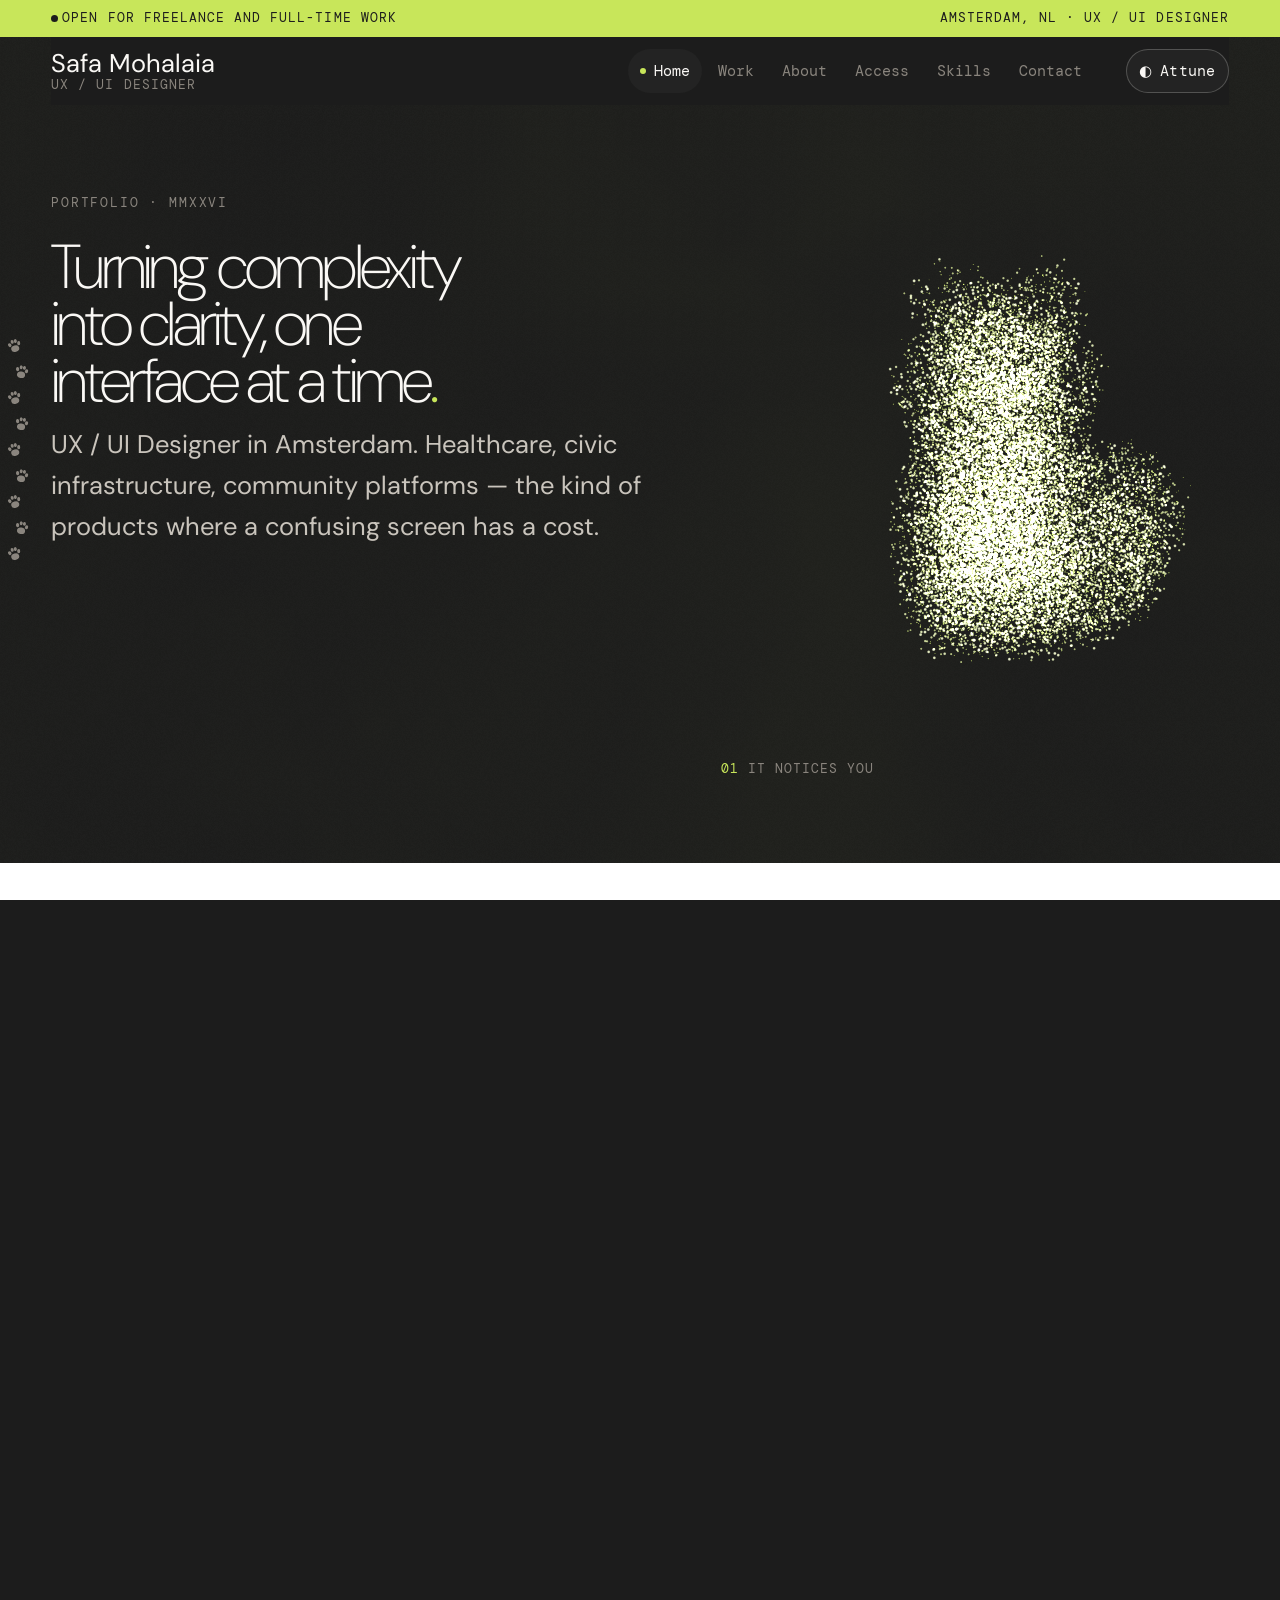
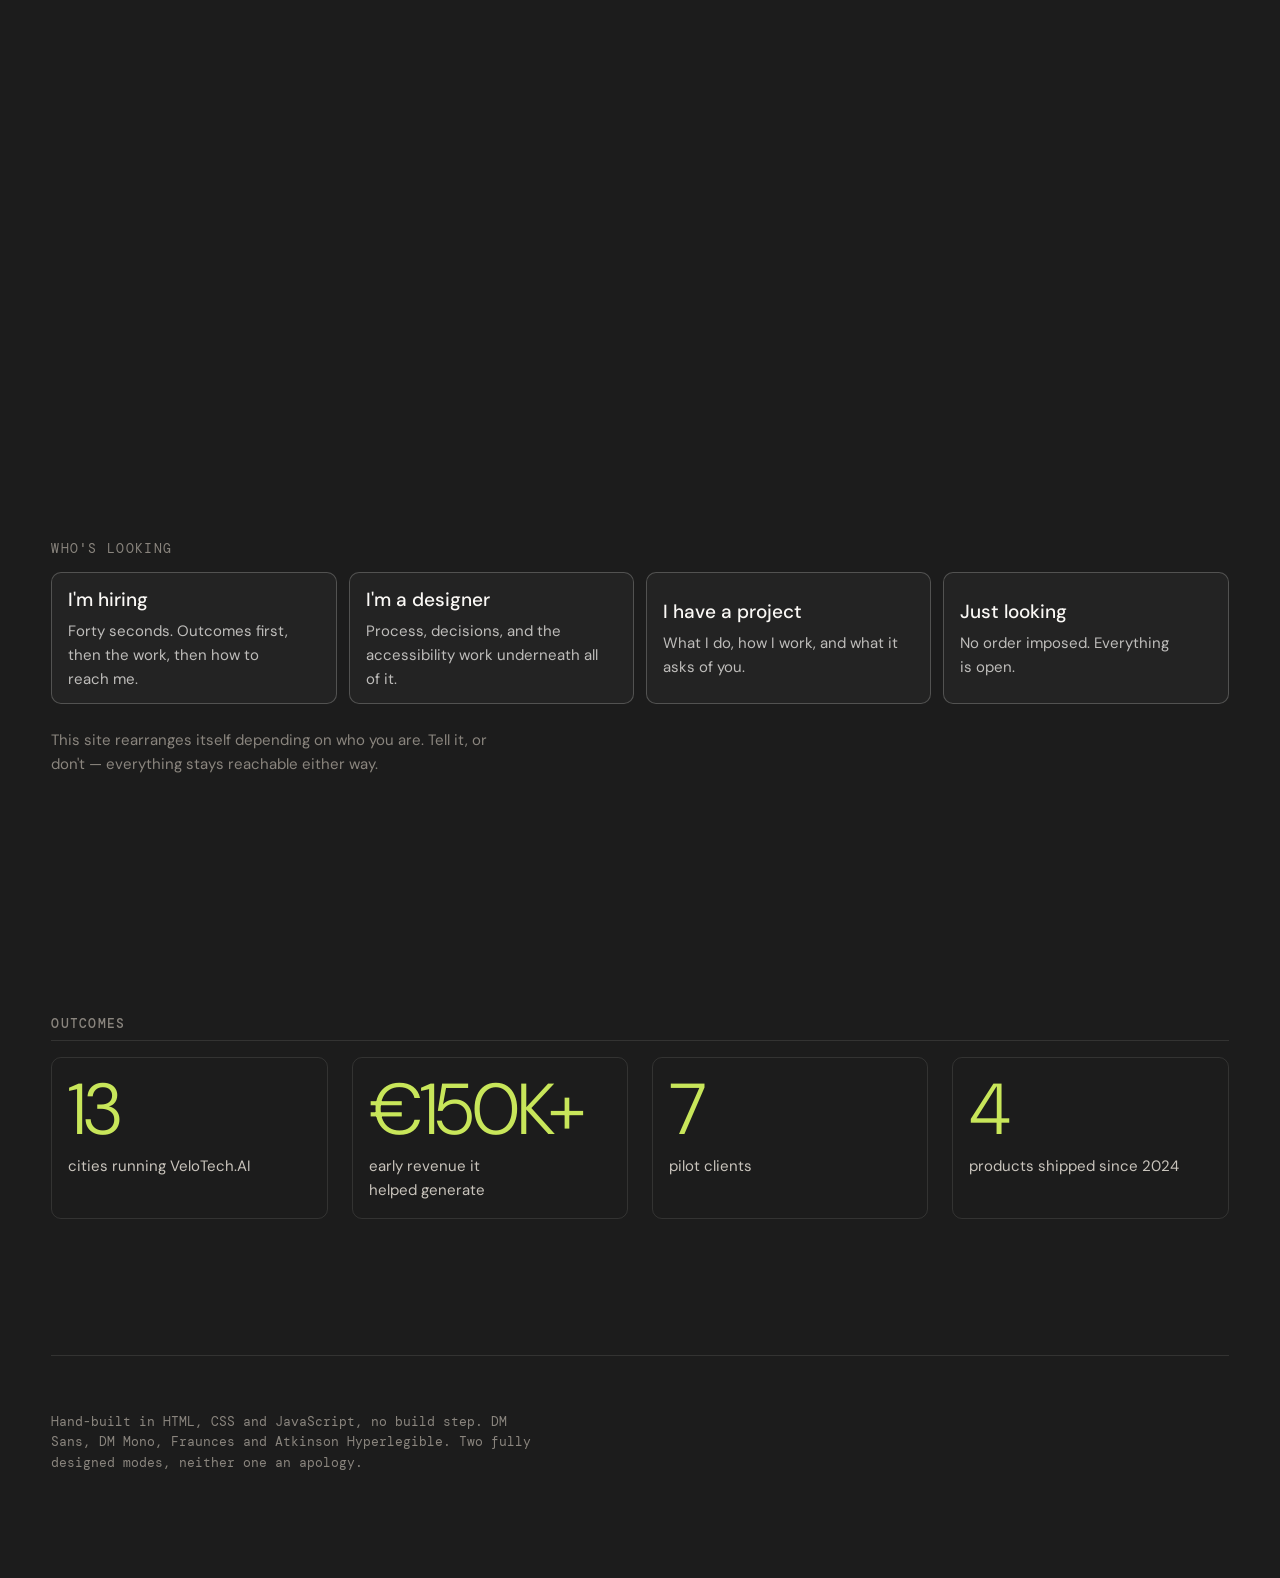
==== index.html @ 67c668cc "Print gets a riso halftone; shared hover; home layout fixed PRINT. The flat line cat is gone. Print " ====
<!DOCTYPE html>
<html lang="en" data-mode="full" data-audience="open">
<head>
<meta charset="utf-8">
<meta name="viewport" content="width=device-width, initial-scale=1, viewport-fit=cover">
<title>Safa Mohalaia — UX / UI Designer, Amsterdam</title>
<meta name="description" content="Portfolio of Safa Mohalaia, a UX/UI designer in Amsterdam. Healthcare, civic infrastructure and community platforms. This site rearranges itself depending on who is reading it.">
<meta name="color-scheme" content="dark light">
<link rel="icon" href="assets/favicon.svg" type="image/svg+xml">

<!-- Fonts. Four faces, each doing one job — see tokens.css for why each.
     display=swap so text is readable before the webfont lands; the fallback
     stacks are metric-close enough that the swap does not shift layout. -->
<link rel="preconnect" href="https://fonts.googleapis.com">
<link rel="preconnect" href="https://fonts.gstatic.com" crossorigin>
<link rel="stylesheet" href="https://fonts.googleapis.com/css2?family=DM+Sans:ital,opsz,wght@0,9..40,200..700;1,9..40,200..500&family=DM+Mono:wght@400;500&family=Fraunces:opsz,wght,SOFT,WONK@9..144,300..600,0..100,0..1&family=Atkinson+Hyperlegible:wght@400;700&display=swap">

<link rel="stylesheet" href="styles/tokens.css">
<link rel="stylesheet" href="styles/base.css">
<link rel="stylesheet" href="styles/layout.css">
<link rel="stylesheet" href="styles/hover.css">
<link rel="stylesheet" href="styles/cat.css">
<link rel="stylesheet" href="styles/router.css">
<link rel="stylesheet" href="styles/attune.css">
<link rel="stylesheet" href="styles/detail.css">
<link rel="stylesheet" href="styles/full.css">
<link rel="stylesheet" href="styles/calm.css">

<!-- Applied before first paint so nobody in calm mode ever sees one frame
     of the thing they asked not to see. -->
<script>
  try {
    const s = JSON.parse(localStorage.getItem("afstemmen.v1") || "{}");
    const r = document.documentElement;
    r.dataset.mode     = s.mode     || (matchMedia("(prefers-reduced-motion: reduce)").matches ? "calm" : "full");
    r.dataset.contrast = s.contrast || (matchMedia("(prefers-contrast: more)").matches ? "high" : "normal");
    r.dataset.reading  = s.reading  || "default";
    r.dataset.textsize = s.textsize || "default";
    r.dataset.audience = s.audience || "open";
    r.lang = s.lang || ((navigator.language||"").toLowerCase().startsWith("nl") ? "nl" : "en");
  } catch (e) {}
</script>
</head>
<body>

<a class="skip" href="#main">Skip to content</a>

<!-- The site says out loud what it changed. Polite, so it never interrupts
     a sentence in progress; atomic, so partial messages are never read. -->
<div id="announcer" class="sr-only" role="status" aria-live="polite" aria-atomic="true"></div>

<!-- =====================================================================
     THE GROUND
     In full mode this canvas is a live field that warms where the pointer
     is: the page notices you before it says it does. In calm mode the
     element is removed from the DOM entirely — not hidden, removed — and
     a printed grain takes its place in CSS.
     aria-hidden because it is decoration; it carries no information that
     is not also in the text.
     ===================================================================== -->
<canvas id="field" aria-hidden="true" data-decorative></canvas>

<!-- =====================================================================
     ATTUNE — built in JS so that a no-JS visitor gets a plain, complete,
     perfectly readable document rather than a panel full of dead controls.
     ===================================================================== -->
<div id="attune-root"></div>

<p class="banner" id="banner"></p>

<header class="site-head rail">
  <a class="wordmark" href="#main">
    <span class="wordmark__name">Safa Mohalaia</span>
    <span class="wordmark__role" data-i18n="role"></span>
  </a>
  <nav class="tabs" id="tabs" aria-label="Sections"></nav>

  <button id="attune-open" type="button" aria-expanded="false" aria-controls="attune-panel">
    <span aria-hidden="true">◐</span>
    <span data-i18n="attuneTitle">Attune</span>
  </button>
</header>

<main id="main" tabindex="-1">
  <!-- One route at a time. Which sections land here, and in what order, is
       decided by the route and by who the visitor said they were. -->
  <div id="view"></div>
</main>

<footer class="site-foot rail">
  <p class="colophon" id="colophon"></p>
</footer>

<noscript>
  <style>
    #attune-open, #field, .tabs { display: none; }
    #view::before {
      content: "This site is built as six pages that rearrange themselves for you. Without JavaScript it cannot route — but nothing here is behind a login. Reach me at safamuh98@icloud.com.";
      display: block; padding: 2rem 0; font-size: 1.1rem;
    }
  </style>
</noscript>

<script type="module" src="scripts/main.js"></script>
</body>
</html>
---- styles/tokens.css ----
/* =========================================================================
   tokens.css — the vocabulary of the whole site
   -------------------------------------------------------------------------
   Every value here is a decision, and every decision has a reason written
   next to it. The reasons are not comments for developers — they are the
   source text for the detail layer, which surfaces them to visitors who
   look closely. Nothing here is arbitrary. Change a value, change its reason.

   The palette is Safa's own, taken from her live portfolio: #1C1C1C ground,
   #C8E65A lime, DM Sans and DM Mono. It is not replaced here. It is given a
   second form — see the two mode blocks below.
   ========================================================================= */

:root {
  /* ---------------------------------------------------------------------
     SEMANTIC COLOUR
     Components never name a colour. They name a role, and the two mode
     blocks below decide what that role looks like. This is the single
     reason one set of components can carry two art directions.
     --------------------------------------------------------------------- */
  --ground: #1c1c1c;
  --surface: #232323;
  --text: #faf8f5;
  --text-soft: #c9c4bc;
  --text-faint: #8a857e;
  --line: rgba(250, 248, 245, 0.10);
  --line-strong: rgba(250, 248, 245, 0.22);
  --accent: #c8e65a;
  --accent-ink: #1c1c1c;     /* what sits ON the accent — never white */

  /* The detail layer's own voice. Distinct from --accent in both modes so
     an annotation is never mistaken for emphasis. */
  --note: #8fd4e8;
  --note-soft: rgba(143, 212, 232, 0.12);

  --focus: #c8e65a;          /* 12.1:1 on the dark ground */

  /* ---------------------------------------------------------------------
     PROJECT COLOURS — one per case, carried from her own site. Each is a
     ground for its case, chosen from the work itself rather than assigned.
     --------------------------------------------------------------------- */
  --c-dentara:  #e8a598;   /* blush — the calm of the holistic practice */
  --c-velotech: #2f5d8c;   /* municipal blue — the dashboard's own chrome */
  --c-medialab: #f2d4b0;   /* sand — warm against that product's dark UI */
  --c-pubhubs:  #4a6b8a;   /* slate — the community platform's quiet */

  /* ---------------------------------------------------------------------
     TYPE
     DM Sans and DM Mono are hers and stay hers: the voice a visitor may
     already recognise. Two faces are added, each with one job.
     --------------------------------------------------------------------- */

  /* DM Sans — the voice. Geometric, low-contrast, wide aperture; holds up
     from 13px metadata to a 9rem name without changing personality. */
  --face-text: "DM Sans", -apple-system, BlinkMacSystemFont, "Helvetica Neue", sans-serif;

  /* DM Mono — measurement. Hex values, ratios, spacing, alt text, timestamps.
     Monospace says "this is a fact", not "this is prose". */
  --face-detail: "DM Mono", ui-monospace, Menlo, monospace;

  /* Fraunces — calm mode only. Its optical-size, SOFT and WONK axes mean the
     letterforms genuinely change shape as they grow, which is what a printed
     display face does and a screen grotesk does not. Full mode never loads
     it as display; calm mode is where the site becomes a printed object. */
  --face-display: var(--face-text);

  /* Atkinson Hyperlegible — Braille Institute, drawn so characters stay
     distinguishable to low-vision readers. Offered in the attune panel. */
  --face-legible: "Atkinson Hyperlegible", var(--face-text);

  /* Fluid scale. clamp() means no jumps at breakpoints — type is continuous
     across every screen width, so there is no width at which it looks wrong. */
  --t-display: clamp(3.5rem, 1.2rem + 9vw, 10rem);
  --t-xl:      clamp(2.25rem, 1.3rem + 4.2vw, 4.5rem);
  --t-lg:      clamp(1.6rem,  1.2rem + 1.8vw, 2.5rem);
  --t-md:      clamp(1.25rem, 1.1rem + 0.7vw, 1.6rem);
  --t-body:    clamp(1.0625rem, 1rem + 0.25vw, 1.1875rem);
  --t-sm:      0.9375rem;   /* the floor for anything a person reads */
  --t-detail:  0.8125rem;   /* detail layer only, always beside --t-sm context */

  --leading-tight: 0.92;
  --leading-snug:  1.18;
  --leading-body:  1.6;     /* WCAG 1.4.12 asks 1.5 minimum. */

  --measure: 66ch;          /* past ~70 the eye loses the line on return sweep */

  /* ---------------------------------------------------------------------
     SPACE — one 4px-rooted scale. Nothing off-scale is permitted.
     --------------------------------------------------------------------- */
  --s-3xs: 0.25rem;  --s-2xs: 0.5rem;   --s-xs: 0.75rem;
  --s-sm:  1rem;     --s-md:  1.5rem;   --s-lg: 2.25rem;
  --s-xl:  3.5rem;   --s-2xl: 5.5rem;   --s-3xl: 8.5rem;

  --gutter: clamp(1.25rem, 4vw, 3.5rem);
  --rail:   min(100% - (var(--gutter) * 2), 84rem);

  /* ---------------------------------------------------------------------
     MOTION — durations live here so calm mode zeroes every one of them from
     a single place, without any component knowing calm mode exists.
     --------------------------------------------------------------------- */
  --dur-instant: 90ms;
  --dur-quick:   180ms;
  --dur-calm:    340ms;
  --dur-slow:    720ms;

  --ease-out:  cubic-bezier(0.16, 1, 0.3, 1);   /* arrivals: quick in, long settle */
  --ease-in:   cubic-bezier(0.7, 0, 0.84, 0);
  --ease-soft: cubic-bezier(0.34, 0.6, 0.24, 1);

  --rule:     1px solid var(--line);
  --rule-strong: 1px solid var(--line-strong);

  --radius-sm: 4px;
  --radius-md: 10px;
  --radius-lg: 18px;
  --radius-pill: 999px;

  --z-canvas: 0;  --z-content: 10;  --z-detail: 400;
  --z-attune: 600; --z-announce: 900;
}

/* =========================================================================
   MODE: full — the screen object
   Her own world: near-black ground, lime, DM Sans, a live field behind
   everything. This is the mode a visitor arrives in unless their device
   has already asked for less.
   ========================================================================= */
[data-mode="full"] {
  --ground: #1c1c1c;
  --surface: #232323;
  --text: #faf8f5;
  --text-soft: #c9c4bc;   /* 10.4:1 — secondary, still comfortably readable */
  --text-faint: #8a857e;  /*  4.7:1 — metadata only, never below 15px */
  --line: rgba(250, 248, 245, 0.10);
  --line-strong: rgba(250, 248, 245, 0.22);
  --accent: #c8e65a;      /* 12.1:1 on ground */
  --accent-ink: #1c1c1c;
  --note: #8fd4e8;        /* 9.6:1 */
  --note-soft: rgba(143, 212, 232, 0.10);
  --focus: #c8e65a;

  --motion-scale: 1;
  --section-rhythm: var(--s-3xl);
  --display-wonk: 0;
  --display-soft: 0;
}

/* =========================================================================
   MODE: calm — the printed object
   Not full mode with the effects stripped out. The same work, set as print:
   warm paper, ink, a serif display face that only exists here, hairline
   rules instead of glow, numbered sections, nothing moving.

   The lime survives the inversion — darkened to #6f8a12 so it still passes
   on paper — because it is the one thing that should be recognisable in
   both. Both objects are signed. Neither is an apology for the other.
   ========================================================================= */
[data-mode="calm"] {
  --ground: #f4f0e8;       /* warm paper. Pure white on pure black reads as */
  --surface: #fbf9f4;      /* glare; warm neutrals keep the ratio and lose  */
  --text: #14120f;         /* the sting. 16.1:1 */
  --text-soft: #46403a;    /*  7.4:1 */
  --text-faint: #6f675d;   /*  5.4:1 — raised from the dark mode's faint,   */
                           /*  because light grounds hide low-contrast text */
                           /*  far more readily than dark ones do           */
  --line: rgba(20, 18, 15, 0.14);
  --line-strong: rgba(20, 18, 15, 0.42);
  --accent: #6f8a12;       /* the lime, taken down until it passes on paper: 4.9:1 */
  --accent-ink: #f4f0e8;
  --note: #1e5670;         /* 7.3:1 */
  --note-soft: rgba(30, 86, 112, 0.07);
  --focus: #1b6ef3;

  /* Fraunces appears only here. Calm mode is not a setting, it is a second
     piece of design work, and it gets its own display voice. */
  --face-display: "Fraunces", "Iowan Old Style", Georgia, serif;
  --display-wonk: 0;
  --display-soft: 0;

  --motion-scale: 0;
  --section-rhythm: var(--s-2xl);
  --dur-instant: 0ms; --dur-quick: 0ms; --dur-calm: 0ms; --dur-slow: 0ms;
}

/* =========================================================================
   PREFERENCE OVERLAYS — independent axes that compose. A visitor can be in
   calm mode, at the largest text, in high contrast, reading Atkinson, in
   Dutch, all at once, and every combination is a designed state.
   ========================================================================= */

[data-reading="legible"] {
  --face-text: "Atkinson Hyperlegible", -apple-system, sans-serif;
  --leading-body: 1.75;
  --measure: 58ch;
}

[data-textsize="large"]  { font-size: 112.5%; }
[data-textsize="larger"] { font-size: 125%; --measure: 54ch; }

/* High contrast, per mode: pushing every pairing past 7:1 means something
   different on ink than it does on paper, so it is written twice rather
   than once badly. */
[data-mode="full"][data-contrast="high"] {
  --ground: #000000;
  --surface: #0d0d0d;
  --text: #ffffff;
  --text-soft: #e8e8e8;
  --text-faint: #bdbdbd;   /* 11.6:1 — no longer "faint", by design */
  --line: rgba(255, 255, 255, 0.34);
  --line-strong: rgba(255, 255, 255, 0.62);
  --accent: #d8f56a;
  --note: #a8e4f5;
}
[data-mode="calm"][data-contrast="high"] {
  --ground: #ffffff;
  --surface: #ffffff;
  --text: #000000;
  --text-soft: #1a1a1a;
  --text-faint: #3d3d3d;   /* 10.9:1 */
  --line: rgba(0, 0, 0, 0.38);
  --line-strong: rgba(0, 0, 0, 0.72);
  --accent: #4e6300;       /* 7.4:1 — AAA on white */
  --note: #10405a;
}
---- styles/base.css ----
/* =========================================================================
   base.css — reset, typography, and the accessibility primitives that the
   rest of the site is allowed to assume are already handled.
   ========================================================================= */

*, *::before, *::after { box-sizing: border-box; }

html {
  -webkit-text-size-adjust: 100%;
  /* Never smooth-scroll someone who asked for stillness. */
  scroll-behavior: smooth;
  scroll-padding-top: var(--s-xl);
}
[data-mode="calm"] html, html:has([data-mode="calm"]) { scroll-behavior: auto; }

body {
  margin: 0;
  min-height: 100svh;
  background: var(--ground);
  color: var(--text);
  font-family: var(--face-text);
  font-size: var(--t-body);
  line-height: var(--leading-body);
  font-synthesis-weight: none;
  text-rendering: optimizeLegibility;
  -webkit-font-smoothing: antialiased;
  /* Horizontal scroll was one of the accessibility failures Safa found in
     her own first site. It is structurally impossible here. */
  overflow-x: clip;
}

h1, h2, h3, h4 {
  margin: 0;
  font-family: var(--face-display);
  font-weight: 460;
  line-height: var(--leading-snug);
  letter-spacing: -0.015em;
  text-wrap: balance;
  font-variation-settings: "SOFT" var(--display-soft, 0), "WONK" var(--display-wonk, 0);
  transition: font-variation-settings var(--dur-calm) var(--ease-soft);
}
h1 { font-size: var(--t-xl); line-height: var(--leading-tight); letter-spacing: -0.03em; }
h2 { font-size: var(--t-lg); }
h3 { font-size: var(--t-md); }

p, li { max-width: var(--measure); text-wrap: pretty; }
p { margin: 0 0 var(--s-sm); }

img, video, canvas, svg { display: block; max-width: 100%; height: auto; }
img { background: var(--line); }   /* a visible placeholder while loading, never a white flash */

/* -------------------------------------------------------------------------
   LINKS
   Underlines stay. An underline is the only link affordance that survives
   colour blindness, greyscale printing, and a low-contrast screen.
   ------------------------------------------------------------------------- */
a {
  color: inherit;
  text-decoration: underline;
  text-decoration-thickness: 1px;
  text-underline-offset: 0.22em;
  text-decoration-color: color-mix(in oklab, currentColor 40%, transparent);
  transition: text-decoration-color var(--dur-quick) var(--ease-out),
              color var(--dur-quick) var(--ease-out);
}
a:hover { text-decoration-color: currentColor; color: var(--accent); }

/* -------------------------------------------------------------------------
   FOCUS
   One ring, one colour, never removed. :focus-visible so a mouse click
   does not light it up, but every keyboard and switch user always sees it.
   The outline sits outside the element with an offset, so it is legible
   against both the element and the page behind it.
   ------------------------------------------------------------------------- */
:focus { outline: none; }
:focus-visible {
  outline: 3px solid var(--focus);
  outline-offset: 3px;
  border-radius: var(--radius-sm);
}

/* -------------------------------------------------------------------------
   SKIP LINK
   Visible the instant it is focused. Placed first in the DOM so it is the
   first stop of the first Tab press.
   ------------------------------------------------------------------------- */
.skip {
  position: fixed;
  top: var(--s-sm);
  left: var(--s-sm);
  z-index: var(--z-announce);
  padding: var(--s-2xs) var(--s-sm);
  background: var(--text);
  color: var(--surface);
  font-family: var(--face-detail);
  font-size: var(--t-sm);
  text-decoration: none;
  border-radius: var(--radius-sm);
  transform: translateY(calc(-100% - var(--s-lg)));
  transition: transform var(--dur-quick) var(--ease-out);
}
.skip:focus-visible { transform: translateY(0); }

/* -------------------------------------------------------------------------
   Visually hidden, but present for screen readers.
   Note the 1px clip rather than display:none — display:none removes it
   from the accessibility tree entirely, which defeats the purpose.
   ------------------------------------------------------------------------- */
.sr-only {
  position: absolute;
  width: 1px; height: 1px;
  padding: 0; margin: -1px;
  overflow: hidden;
  clip-path: inset(50%);
  white-space: nowrap;
  border: 0;
}

/* -------------------------------------------------------------------------
   TARGET SIZE
   WCAG 2.2 (2.5.8) asks for 24×24 CSS px minimum. We use 44px, the figure
   that actually matches a fingertip, for anything interactive.
   ------------------------------------------------------------------------- */
button, [role="button"], summary, input, select {
  font: inherit;
  color: inherit;
  min-height: 44px;
  cursor: pointer;
}
button { background: none; border: none; padding: 0; }

/* -------------------------------------------------------------------------
   THE HARD FLOOR
   Whatever mode the site is in, whatever a script is doing, an operating
   system request for reduced motion wins. This rule is last, unconditional,
   and no component may override it.
   ------------------------------------------------------------------------- */
@media (prefers-reduced-motion: reduce) {
  *, *::before, *::after {
    animation-duration: 0.01ms !important;
    animation-iteration-count: 1 !important;
    transition-duration: 0.01ms !important;
    scroll-behavior: auto !important;
  }
}

/* Layout rail, used by every section */
.rail { width: var(--rail); margin-inline: auto; }
---- styles/layout.css ----
/* =========================================================================
   layout.css — structure shared by both modes.
   The skeleton is identical in full and calm; only its art direction moves.
   ========================================================================= */

.site-head {
  position: sticky;
  top: 0;
  z-index: var(--z-content);
  display: flex;
  align-items: center;
  justify-content: space-between;
  gap: var(--s-sm);
  padding-block: var(--s-xs);
  padding-top: max(var(--s-xs), env(safe-area-inset-top, 0px));
  background: color-mix(in oklab, var(--ground) 86%, transparent);
  backdrop-filter: blur(14px);
}

.wordmark {
  display: flex;
  flex-direction: column;
  text-decoration: none;
  line-height: 1.15;
}
.wordmark__name {
  font-family: var(--face-display);
  font-size: var(--t-md);
  font-variation-settings: "SOFT" var(--display-soft), "WONK" var(--display-wonk);
}
.wordmark__role {
  font-family: var(--face-detail);
  font-size: var(--t-detail);
  letter-spacing: 0.08em;
  text-transform: uppercase;
  color: var(--text-faint);
}

/* ---- Intro ------------------------------------------------------------- */
.intro {
  display: flex;
  flex-direction: column;
  justify-content: center;
  min-height: 78svh;
  padding-block: var(--s-2xl);
}
.intro h1 {
  font-size: var(--t-display);
  max-width: 16ch;
  margin-block-end: var(--s-md);
}
.intro__sub {
  font-size: var(--t-md);
  color: var(--text-soft);
  max-width: 48ch;
}

/* ---- The opening question ---------------------------------------------- */
.ask { margin-block-start: var(--s-xl); }
.ask__lead {
  font-family: var(--face-detail);
  font-size: var(--t-detail);
  text-transform: uppercase;
  letter-spacing: 0.1em;
  color: var(--text-faint);
  margin-block-end: var(--s-xs);
}
.ask__options {
  display: grid;
  grid-template-columns: repeat(auto-fit, minmax(15rem, 1fr));
  gap: var(--s-xs);
  margin: 0 0 var(--s-md);
  padding: 0;
  list-style: none;
}
.ask__options li { max-width: none; }
.ask__options button {
  display: block;
  width: 100%;
  height: 100%;
  padding: var(--s-xs) var(--s-sm);
  text-align: start;
  border: var(--rule-strong);
  border-radius: var(--radius-md);
  background: var(--surface);
  transition: transform var(--dur-quick) var(--ease-out),
              background var(--dur-quick) var(--ease-out);
}
.ask__options button:hover {
  background: var(--text);
  color: var(--surface);
  transform: translateY(calc(-2px * var(--motion-scale)));
}
.ask__options strong { display: block; font-size: var(--t-body); font-weight: 500; }
.ask__options span {
  display: block;
  margin-block-start: var(--s-3xs);
  font-size: var(--t-sm);
  color: inherit;
  opacity: 0.72;
}
.ask__note { font-size: var(--t-sm); color: var(--text-faint); max-width: 44ch; }

/* ---- Sections ---------------------------------------------------------- */
.section {
  padding-block: var(--section-rhythm);
  scroll-margin-top: var(--s-xl);
}
.section__label {
  font-family: var(--face-detail);
  font-size: var(--t-detail);
  text-transform: uppercase;
  letter-spacing: 0.1em;
  color: var(--text-faint);
  margin-block-end: var(--s-sm);
  padding-block-end: var(--s-2xs);
  border-block-end: var(--rule);
}

/* ---- Work -------------------------------------------------------------- */
.work-list { margin: 0; padding: 0; list-style: none; display: grid; gap: var(--s-xl); }
.work-list > li { max-width: none; }

.project { display: grid; gap: var(--s-md); }
/* No fixed aspect ratio, and no object-fit: cover. For interface work the
   whole screen IS the artifact — cropping a dashboard to fit a tidy 16:10
   box throws away the columns at its edges, which are exactly the part a
   hiring designer is looking at. The image sets its own height. */
.project__cover {
  position: relative;
  overflow: hidden;
  border-radius: var(--radius-md);
  border: var(--rule);
  background: var(--surface);
}
.project__cover img { width: 100%; height: auto; }
.project__meta {
  display: flex;
  flex-wrap: wrap;
  gap: var(--s-2xs);
  font-family: var(--face-detail);
  font-size: var(--t-detail);
  color: var(--text-faint);
  text-transform: uppercase;
  letter-spacing: 0.08em;
}
/* A separator between facts, so "2025 VeloTech.AI dashboard" does not read
   as one run-on phrase. A dot rather than a rule: when the row wraps, a
   vertical hairline at the start of the new line reads as a stray pipe. */
.project__meta > span + span::before {
  content: "·";
  margin-inline-end: var(--s-2xs);
  opacity: 0.5;
}
.project h3 { font-size: var(--t-xl); }
.project__summary { color: var(--text-soft); }

/* A placeholder announces itself rather than pretending. */
.project[data-placeholder="true"] .project__cover::after {
  content: "placeholder";
  position: absolute;
  inset-block-end: var(--s-2xs);
  inset-inline-start: var(--s-2xs);
  padding: var(--s-3xs) var(--s-2xs);
  font-family: var(--face-detail);
  font-size: var(--t-detail);
  background: var(--text);
  color: var(--surface);
  border-radius: var(--radius-sm);
}

/* ---- Process, services, cv --------------------------------------------- */
.steps { margin: 0; padding: 0; list-style: none; display: grid; gap: var(--s-lg);
         grid-template-columns: repeat(auto-fit, minmax(16rem, 1fr)); }
.steps > li { max-width: none; }
.steps h3 { margin-block-end: var(--s-2xs); }
.steps p { color: var(--text-soft); font-size: var(--t-sm); }

.cv-rows { width: 100%; border-collapse: collapse; text-align: start; }
.cv-rows th, .cv-rows td {
  padding-block: var(--s-xs);
  border-block-end: var(--rule);
  vertical-align: baseline;
  text-align: start;
}
.cv-rows th { font-family: var(--face-detail); font-weight: 400; color: var(--text-faint); white-space: nowrap; }

.site-foot { padding-block: var(--s-xl) var(--s-2xl); border-block-start: var(--rule); }
.colophon { font-family: var(--face-detail); font-size: var(--t-detail); color: var(--text-faint); max-width: 60ch; }

/* =========================================================================
   OUTCOMES — the numbers alone, for the visitor with forty seconds.
   ========================================================================= */
.outcomes {
  display: grid;
  grid-template-columns: repeat(auto-fit, minmax(11rem, 1fr));
  gap: var(--s-md);
  margin: 0;
  padding: 0;
  list-style: none;
}
.outcomes > li { max-width: none; }
.outcome__figure {
  display: block;
  font-size: var(--t-xl);
  font-weight: 300;
  letter-spacing: -0.03em;
  line-height: 1;
  color: var(--accent);
}
.outcome__label {
  display: block;
  margin-block-start: var(--s-2xs);
  font-size: var(--t-sm);
  color: var(--text-soft);
  max-width: 22ch;
}

/* =========================================================================
   CASE — cover, the four written sections, then the gallery.
   ========================================================================= */
.case__sections {
  display: grid;
  grid-template-columns: repeat(auto-fit, minmax(16rem, 1fr));
  gap: var(--s-md) var(--s-lg);
  margin-block: var(--s-md);
  padding-block-start: var(--s-md);
  border-block-start: var(--rule);
}
.case__section h4 {
  margin-block-end: var(--s-3xs);
  font-family: var(--face-detail);
  font-size: var(--t-detail);
  font-weight: 400;
  text-transform: uppercase;
  letter-spacing: 0.1em;
  color: var(--text-faint);
}
.case__section p { font-size: var(--t-sm); color: var(--text-soft); }
/* The result is the one that gets the accent, because it is the one a
   client is actually buying. */
.case__section[data-key="result"] h4 { color: var(--accent); }
.case__section[data-key="result"] p { color: var(--text); }

.shots {
  margin-inline: 0;
  padding: 0;
  list-style: none;
  display: grid;
  grid-template-columns: repeat(2, minmax(0, 1fr));
  gap: var(--s-xs);
  margin-block-start: var(--s-md);
}
.shots li { max-width: none; margin: 0; }
.shots [data-span="wide"] { grid-column: 1 / -1; }
.shots img {
  width: 100%;
  border-radius: var(--radius-md);
  border: var(--rule);
  background: var(--surface);
}

/* =========================================================================
   SKILLS — three columns, numbered like a printed index.
   ========================================================================= */
.skills {
  display: grid;
  grid-template-columns: repeat(auto-fit, minmax(15rem, 1fr));
  gap: var(--s-lg);
}
.skills__eyebrow {
  display: flex;
  align-items: center;
  gap: var(--s-2xs);
  font-family: var(--face-detail);
  font-size: var(--t-detail);
  text-transform: uppercase;
  letter-spacing: 0.1em;
  color: var(--text-faint);
}
.skills__key {
  display: grid;
  place-items: center;
  width: 1.5em;
  height: 1.5em;
  border-radius: 50%;
  background: var(--accent);
  color: var(--accent-ink);
}
.skills h3 { margin-block: var(--s-2xs) var(--s-sm); font-size: var(--t-md); }
.skills ul { margin: 0; padding: 0; list-style: none; }
.skills li {
  display: flex;
  justify-content: space-between;
  gap: var(--s-sm);
  padding-block: var(--s-3xs);
  border-block-end: var(--rule);
  max-width: none;
  font-size: var(--t-sm);
}
.skills li span:last-child {
  font-family: var(--face-detail);
  font-size: var(--t-detail);
  color: var(--text-faint);
}
.skills__note {
  margin-block-start: var(--s-md);
  font-size: var(--t-md);
  color: var(--text-soft);
  max-width: 48ch;
}

/* =========================================================================
   ACCESSIBILITY — the chapter that explains why this site behaves the way
   it does. Findings are set as evidence, not as a claim.
   ========================================================================= */
.findings { margin: var(--s-md) 0; padding: 0; list-style: none; display: grid; gap: var(--s-sm); }
.findings > li {
  display: grid;
  grid-template-columns: minmax(7rem, 12rem) 1fr;
  gap: var(--s-sm);
  padding-block-end: var(--s-sm);
  border-block-end: var(--rule);
  max-width: none;
}
.findings__value {
  font-family: var(--face-detail);
  font-size: var(--t-sm);
  color: var(--accent);
}
.findings p { margin: 0; font-size: var(--t-sm); color: var(--text-soft); }

.contact__big {
  display: inline-block;
  font-size: var(--t-xl);
  font-weight: 300;
  letter-spacing: -0.03em;
  text-decoration-thickness: 1px;
}
.contact__grid {
  display: grid;
  grid-template-columns: repeat(auto-fit, minmax(12rem, 1fr));
  gap: var(--s-md);
  margin-block-start: var(--s-lg);
  padding-block-start: var(--s-md);
  border-block-start: var(--rule);
}
.contact__grid dt {
  font-family: var(--face-detail);
  font-size: var(--t-detail);
  text-transform: uppercase;
  letter-spacing: 0.1em;
  color: var(--text-faint);
}
.contact__grid dd { margin: var(--s-3xs) 0 0; }

@media (max-width: 40rem) {
  .shots { grid-template-columns: 1fr; }
  .shots [data-span] { grid-column: 1; }
  .findings > li { grid-template-columns: 1fr; gap: var(--s-3xs); }
}

/* =========================================================================
   BANNER — the availability line. Hers, and the first thing a recruiter
   needs to know before anything else on the page is worth their time.
   ========================================================================= */
.banner {
  /* The canvas is fixed at z-index 0; anything static paints underneath it.
     Everything the visitor is meant to read sits on the content layer. */
  position: relative;
  z-index: var(--z-content);
  margin: 0;
  padding: var(--s-2xs) var(--gutter);
  padding-top: max(var(--s-2xs), env(safe-area-inset-top, 0px));
  background: var(--accent);
  color: var(--accent-ink);
  font-family: var(--face-detail);
  font-size: var(--t-detail);
  letter-spacing: 0.08em;
  text-transform: uppercase;
  max-width: none;
  display: flex;
  flex-wrap: wrap;
  gap: var(--s-2xs) var(--s-md);
  justify-content: space-between;
}
/* The dot pulses only where motion is welcome; --motion-scale zeroes the
   distance it travels, so in print mode it is simply a dot. */
.banner__dot {
  display: inline-block;
  width: 0.55em; height: 0.55em;
  margin-inline-end: var(--s-3xs);
  border-radius: 50%;
  background: var(--accent-ink);
  animation: pulse 2.4s var(--ease-soft) infinite;
}
@keyframes pulse {
  0%, 100% { opacity: calc(0.35 + 0.65 * (1 - var(--motion-scale))); }
  50%      { opacity: 1; }
}

.intro__kicker {
  font-family: var(--face-detail);
  font-size: var(--t-detail);
  text-transform: uppercase;
  letter-spacing: 0.14em;
  color: var(--text-faint);
  margin-block-end: var(--s-md);
}
.steps__n { color: var(--accent); font-family: var(--face-detail); font-size: 0.6em; }
---- styles/hover.css ----
/* =========================================================================
   hover.css — one hover behaviour, applied everywhere something is a card.
   -------------------------------------------------------------------------
   Rather than a different effect per component, every container shares one
   treatment built from three signals:

     1. a spotlight that follows the pointer inside the card
     2. the border picking up the accent
     3. a small lift

   Three rules this is written around:

   · FOCUS GETS WHAT HOVER GETS. Every rule below is :hover, :focus-visible
     and :focus-within together. A keyboard visitor who cannot see the state
     a mouse user gets is being told the site was not built for them.
   · THE LIFT IS BOUND TO --motion-scale, so print mode and reduced motion
     get the border and the spotlight with nothing moving.
   · @media (hover: hover) guards it. On a touch screen :hover sticks after
     a tap and leaves a card lit up for no reason.
   ========================================================================= */

.hoverable {
  position: relative;
  isolation: isolate;                 /* keeps the spotlight under the content */
  transition: border-color var(--dur-quick) var(--ease-out),
              background var(--dur-quick) var(--ease-out),
              transform var(--dur-calm) var(--ease-out);
}

/* The spotlight. A radial gradient centred on --mx/--my, which one delegated
   pointer listener writes per card. Painted in a ::before rather than as a
   background so the card's own background stays free. */
.hoverable::before {
  content: "";
  position: absolute;
  inset: 0;
  z-index: -1;
  border-radius: inherit;
  opacity: 0;
  background: radial-gradient(
    22rem circle at var(--mx, 50%) var(--my, 50%),
    color-mix(in oklab, var(--accent) 16%, transparent),
    transparent 60%);
  transition: opacity var(--dur-calm) var(--ease-out);
  pointer-events: none;
}

@media (hover: hover) {
  .hoverable:hover::before { opacity: 1; }
  .hoverable:hover {
    border-color: color-mix(in oklab, var(--accent) 45%, var(--line));
    transform: translateY(calc(-3px * var(--motion-scale)));
  }
}
.hoverable:focus-visible::before,
.hoverable:focus-within::before { opacity: 1; }
.hoverable:focus-within {
  border-color: color-mix(in oklab, var(--accent) 45%, var(--line));
}

/* -------------------------------------------------------------------------
   PRINT
   Ink has no glow. The spotlight becomes a flat tint and the lift becomes a
   rule that thickens — the same information, stated the way a printed page
   states things.
   ------------------------------------------------------------------------- */
[data-mode="calm"] .hoverable::before {
  background: color-mix(in oklab, var(--accent) 10%, transparent);
}
[data-mode="calm"] .hoverable:hover,
[data-mode="calm"] .hoverable:focus-within {
  border-color: var(--text);
  box-shadow: inset 0 0 0 1px var(--text);
}

/* -------------------------------------------------------------------------
   Per-component fit. The behaviour is shared; only the surface differs.
   ------------------------------------------------------------------------- */
.ask__options button { border-radius: var(--radius-md); }

.outcomes > li {
  padding: var(--s-sm);
  border: var(--rule);
  border-radius: var(--radius-md);
}

.project {
  padding: var(--s-sm);
  margin-inline: calc(var(--s-sm) * -1);
  border: 1px solid transparent;
  border-radius: var(--radius-lg);
}
@media (hover: hover) { .project:hover { background: color-mix(in oklab, var(--surface) 60%, transparent); } }

.skills > div {
  padding: var(--s-sm);
  border: var(--rule);
  border-radius: var(--radius-md);
}

.findings > li {
  padding: var(--s-xs) var(--s-sm);
  border: 1px solid transparent;
  border-block-end: var(--rule);
  border-radius: var(--radius-sm);
}

.steps > li {
  padding: var(--s-sm);
  border: var(--rule);
  border-radius: var(--radius-md);
}

.contact__grid > dt { margin-block-start: var(--s-2xs); }

/* The covers get their own smaller move: an image that lifts with its card
   AND scales is two motions arguing about one hover. */
.project__cover img {
  transition: transform var(--dur-slow) var(--ease-soft);
}
@media (hover: hover) {
  .project:hover .project__cover img {
    transform: scale(calc(1 + 0.018 * var(--motion-scale)));
  }
}
---- styles/cat.css ----
/* =========================================================================
   cat.css — presentation for the home page companion.
   ========================================================================= */

/* -------------------------------------------------------------------------
   THE SCROLL STAGE
   The companion morphs through three shapes, so it needs scroll to morph
   through. A hero one viewport tall gave it nowhere to go: the figure was
   sticky inside a short container, so it scrolled away and the paw and the
   cursor both played off-screen where nobody saw them.

   So the stage is deliberately tall. The headline and the figure are both
   sticky inside it, which pins them while the scroll runs the morph, and
   releases them together at the bottom. Full mode only — a printed page
   does not have two viewports of nothing in it.
   ------------------------------------------------------------------------- */
.cat-stage {
  position: relative;
  display: grid;
  grid-template-columns: minmax(0, 1fr) minmax(0, 0.8fr);
  align-items: start;
  gap: var(--s-lg);
}
[data-mode="full"] .cat-stage { min-height: 210vh; }
[data-mode="full"] .cat-stage__words,
[data-mode="full"] .cat-stage__right {
  position: sticky;
  top: 16vh;
}

/* The headline on this stage is NOT the full display size. At --t-display
   the four lines of it ran past the bottom of the sticky window and were
   cut off — a headline that does not fit in its own frame is not a
   headline. Capped here so the whole statement, the subline and the scroll
   cue all sit inside one viewport with the swarm beside them. */
.cat-stage .intro__sub { max-width: 40ch; }
.cat-stage h1 {
  font-size: clamp(2.5rem, 1rem + 3.6vw, 4.75rem);
  max-width: 15ch;
  margin-block-end: var(--s-sm);
}

.cat-stage__right { display: grid; gap: var(--s-2xs); }

/* The legend. Numbered like everything else on this site, and it names what
   the shape is arguing rather than what the shape is — "it notices you"
   tells you why you are looking at a cat. */
.cat-stage__caption {
  display: flex;
  align-items: baseline;
  gap: var(--s-2xs);
  margin: 0;
  max-width: none;
  font-family: var(--face-detail);
  font-size: var(--t-detail);
  letter-spacing: 0.08em;
  text-transform: uppercase;
  color: var(--text-faint);
}
.cat-stage__n { color: var(--accent); }
.cat-stage__what { transition: opacity var(--dur-quick) var(--ease-out); }
.cat-stage__figure {
  position: sticky;
  top: 11vh;
  justify-self: end;
  width: 100%;
  /* The swarm needs real height to be worth rendering. A square-ish stage
     gives the cat room to sit and the cursor room to point. */
  aspect-ratio: 1 / 1;
  height: 62vh;
  max-height: 62vh;
  margin: 0;
  color: var(--accent);
  /* Decoration must never intercept a click meant for the page behind it —
     but pointerdown still reaches the window, so the burst still fires. */
  pointer-events: none;
}
.cat-stage__figure svg,
.cat-stage__figure canvas { display: block; width: 100%; height: 100%; }
.cat-stage__figure svg { overflow: visible; }

/* three.js is downloading. Nothing is shown rather than a spinner: the page
   is already complete without it, and a loading state for decoration tells
   the visitor to wait for something that does not matter. */
.cat-stage__figure[data-swarm="loading"] { opacity: 0; }
.cat-stage__figure[data-swarm="ready"] { opacity: 1; transition: opacity 600ms var(--ease-out); }

/* -------------------------------------------------------------------------
   TRANSFORM ORIGINS
   transform-box: view-box puts these in the SVG's own coordinate system, so
   each origin is the anatomical joint it should be — the base of an ear, the
   root of the tail, the cat's seat — rather than the centre of a bounding
   box, which is where limbs go to look broken.
   ------------------------------------------------------------------------- */
.cat__ear, .cat__head, .cat__body, .cat__tail, .cat__eye, .cat__pupil {
  transform-box: view-box;
  will-change: transform;
}
.cat__ear--l { transform-origin: 136px 68px; }   /* midpoint of the ear's base on the skull */
.cat__ear--r { transform-origin: 184px 68px; }
.cat__head   { transform-origin: 160px 150px; }  /* the neck, not the crown */
.cat__body   { transform-origin: 160px 330px; }  /* the seat: it breathes upward */
.cat__tail   { transform-origin: 232px 300px; }  /* the root of the tail */
.cat__eye--l { transform-origin: 135px 120px; }
.cat__eye--r { transform-origin: 185px 120px; }

/* Ears and eyes settle rather than snap. The tail, head and body are driven
   every frame from script, so they must NOT have a transition — two easings
   fighting over one property is how motion starts to feel underwater. */
.cat__ear { transition: transform 620ms var(--ease-out); }
.cat__eye { transition: transform 140ms ease-out; }

.cat__whiskers { opacity: 0.55; }
.cat__ear-in { opacity: 0.45; }
.cat__paw { opacity: 0.8; }

/* -------------------------------------------------------------------------
   PRINT MODE
   The cat becomes an engraving: ink, not lime, and thinner — a printed line
   holds at a weight that would disappear on a dark screen. Still, awake,
   drawn once. Exactly what calm mode means everywhere else on this site.
   ------------------------------------------------------------------------- */
[data-mode="calm"] .cat-stage__figure {
  color: var(--text);
  position: static;
  height: auto;
  aspect-ratio: 1 / 1.08;
  width: min(100%, 28rem);
  background: var(--surface);
  border: var(--rule);
}
[data-mode="calm"] .cat__all { stroke-width: 2.4; }
[data-mode="calm"] .cat__ear, [data-mode="calm"] .cat__eye { transition: none; }

@media (max-width: 52rem) {
  .cat-stage { grid-template-columns: 1fr; }
  .cat-stage__figure {
    position: static;
    justify-self: center;
    width: min(88%, 22rem);
    aspect-ratio: 1 / 1;
    margin-block-start: var(--s-lg);
  }
}

/* =========================================================================
   PAW TRAIL — the scroll indicator.
   A page whose companion is a cat should not measure itself with a grey bar.
   Prints fill in as you pass them, so the trail is both where you are and
   where the cat has been.
   ========================================================================= */
.paws {
  position: fixed;
  inset-block: 0;
  inset-inline-start: max(var(--s-2xs), env(safe-area-inset-left, 0px));
  z-index: var(--z-content);
  display: flex;
  flex-direction: column;
  justify-content: center;
  gap: var(--s-xs);
  padding: 0;
  margin: 0;
  list-style: none;
  pointer-events: none;
}
.paws li { margin: 0; max-width: none; line-height: 0; }
.paws svg {
  width: 13px;
  height: auto;
  color: var(--text-faint);
  opacity: 0.22;
  /* Alternate the prints left and right of the line, the way an animal
     actually walks. A single column of identical marks is a dotted rule. */
  transform: translateX(0) rotate(-16deg);
  transition: opacity var(--dur-calm) var(--ease-out),
              color var(--dur-calm) var(--ease-out),
              transform var(--dur-calm) var(--ease-out);
}
.paws li:nth-child(even) svg { transform: translateX(7px) rotate(10deg); }
.paws li[data-passed="true"] svg { opacity: 1; color: var(--accent); }

/* Print mode does not need a live progress indicator, and a printed page
   does not have one. */
[data-mode="calm"] .paws { display: none; }
@media (max-width: 52rem) { .paws { display: none; } }
---- styles/router.css ----
/* =========================================================================
   router.css — the tab bar, and the crossings between pages.
   ========================================================================= */

.tabs {
  display: flex;
  flex-wrap: wrap;
  gap: var(--s-3xs);
  margin-inline: auto var(--s-sm);
}
.tabs a {
  display: inline-flex;
  align-items: center;
  min-height: 44px;              /* fingertip, not the 24px minimum */
  padding-inline: var(--s-xs);
  border-radius: var(--radius-pill);
  font-family: var(--face-detail);
  font-size: var(--t-sm);
  text-decoration: none;
  color: var(--text-faint);
  transition: color var(--dur-quick) var(--ease-out),
              background var(--dur-quick) var(--ease-out);
}
.tabs a:hover { color: var(--text); background: var(--surface); }

/* The current page is marked three ways, because any one alone fails
   somebody: a lime dot (fails colour-blind readers), full-strength text
   against faint siblings (fails at small sizes), and a raised surface
   (fails nobody). aria-current carries it to screen readers.

   An inset shadow was the obvious choice here and the wrong one: on a pill
   the bottom rule follows the border radius and curls up the sides, so it
   reads as a half-drawn ring rather than an underline. */
.tabs a.is-active {
  color: var(--text);
  background: var(--surface);
}
.tabs a.is-active::before {
  content: "";
  width: 0.4em;
  height: 0.4em;
  margin-inline-end: 0.5em;
  border-radius: 50%;
  background: var(--accent);
}

@media (max-width: 62rem) {
  .site-head { flex-wrap: wrap; row-gap: var(--s-2xs); }
  .tabs { order: 3; width: 100%; margin-inline: 0; overflow-x: auto; flex-wrap: nowrap;
          scrollbar-width: none; }
  .tabs::-webkit-scrollbar { display: none; }
}

/* =========================================================================
   CROSSINGS
   The View Transitions API handles the move between two pages; each route
   crosses differently, in the direction its own content argues for.
   ========================================================================= */

::view-transition-old(root),
::view-transition-new(root) {
  animation-duration: var(--dur-calm);
  animation-timing-function: var(--ease-out);
}

/* HOME — a plain dissolve. The page is settling, not travelling. */
[data-transition="home"]::view-transition-old(root) { animation-name: fade-out; }
[data-transition="home"]::view-transition-new(root) { animation-name: fade-in; }

/* WORK — the new page rises into place, the way its covers will. */
[data-transition="work"]::view-transition-old(root) { animation-name: fade-out; animation-duration: 160ms; }
[data-transition="work"]::view-transition-new(root) { animation-name: rise-in; animation-duration: 520ms; }

/* ABOUT — a slow dissolve at reading pace. */
[data-transition="about"]::view-transition-old(root) { animation-name: fade-out; }
[data-transition="about"]::view-transition-new(root) { animation-name: fade-in; animation-duration: 560ms; }

/* SKILLS — a sweep from the start edge, like a column being counted.
   Logical properties, so it sweeps the other way in a right-to-left script. */
[data-transition="skills"]::view-transition-old(root) { animation-name: fade-out; animation-duration: 140ms; }
[data-transition="skills"]::view-transition-new(root) { animation-name: sweep-in; }

/* CONTACT — the page comes toward you. */
[data-transition="contact"]::view-transition-old(root) { animation-name: fade-out; animation-duration: 160ms; }
[data-transition="contact"]::view-transition-new(root) { animation-name: near-in; }

/* NONE — calm mode, reduced motion, and the accessibility page always.
   A duration of zero rather than a fast animation: this is a cut. */
[data-transition="none"]::view-transition-old(root),
[data-transition="none"]::view-transition-new(root) {
  animation: none;
  mix-blend-mode: normal;
}

@keyframes fade-out { to   { opacity: 0; } }
@keyframes fade-in  { from { opacity: 0; } }
@keyframes rise-in  { from { opacity: 0; transform: translateY(20px); } }
@keyframes sweep-in { from { opacity: 0; transform: translateX(-24px); } }
@keyframes near-in  { from { opacity: 0; transform: scale(0.985); } }

/* The hard floor, again, at the level the API works at. The choreography in
   transitions.js already checks this, but a media query cannot be raced by
   a script and this is the layer that must never fail. */
@media (prefers-reduced-motion: reduce) {
  ::view-transition-old(root),
  ::view-transition-new(root) { animation: none !important; }
}

/* =========================================================================
   THE LANDING HEADING
   -------------------------------------------------------------------------
   On every route change focus moves to the new page's heading, so that a
   screen-reader user is put where they navigated to instead of being left
   on the link they just pressed. That heading is a block element spanning
   the column, so the default focus ring draws a box around the entire hero
   — which reads as a rendering bug rather than as feedback.

   The answer is not to remove the indicator. A heading used as a landing
   target is not an operable control, but a keyboard visitor still deserves
   to see where they were put. So it gets a different indicator: a lime bar
   in the margin, the same mark the active tab carries. Unmistakable, and
   designed rather than defaulted.
   ========================================================================= */
#view > section > h1:focus-visible,
#view > section > h2:focus-visible {
  outline: none;
  position: relative;
}
#view > section > h1:focus-visible::before,
#view > section > h2:focus-visible::before {
  content: "";
  position: absolute;
  inset-inline-start: calc(var(--s-sm) * -1);
  inset-block: 0.12em 0.12em;
  width: 3px;
  border-radius: 2px;
  background: var(--accent);
}
/* At narrow widths there is no margin to put it in, so it goes underneath. */
@media (max-width: 68rem) {
  #view > section > h1:focus-visible::before,
  #view > section > h2:focus-visible::before {
    inset-inline: 0 auto;
    inset-block: auto -0.18em;
    width: 2.5rem;
    height: 3px;
  }
}
---- styles/attune.css ----
/* =========================================================================
   attune.css — the panel.
   -------------------------------------------------------------------------
   Most sites bury this in a footer and call it a compliance feature. Here
   it is the thesis, so it is designed like the thesis: full-height, typeset,
   and it tells you what it did.
   ========================================================================= */

/* ---- The opener, in the header ---------------------------------------- */
#attune-open {
  display: inline-flex;
  align-items: center;
  gap: var(--s-2xs);
  padding: var(--s-3xs) var(--s-xs);
  font-family: var(--face-detail);
  font-size: var(--t-sm);
  letter-spacing: 0.02em;
  border: var(--rule-strong);
  border-radius: var(--radius-pill);
  background: var(--surface);
  transition: background var(--dur-quick) var(--ease-out),
              color var(--dur-quick) var(--ease-out);
}
#attune-open:hover { background: var(--text); color: var(--surface); }
#attune-open[aria-expanded="true"] { background: var(--text); color: var(--surface); }

/* ---- The panel --------------------------------------------------------- */
.attune {
  position: fixed;
  inset-block: 0;
  inset-inline-end: 0;
  z-index: var(--z-attune);
  width: min(100%, 27rem);
  padding: max(var(--s-lg), env(safe-area-inset-top)) var(--s-lg)
           max(var(--s-lg), env(safe-area-inset-bottom));
  overflow-y: auto;
  overscroll-behavior: contain;
  background: var(--surface);
  border-inline-start: var(--rule-strong);
  transform: translateX(101%);
  transition: transform var(--dur-calm) var(--ease-out);
}
.attune[data-open="true"] { transform: translateX(0); }

/* In calm mode the panel does not slide. It is simply there or not there —
   the same decision, expressed as a cut instead of a move. */
[data-mode="calm"] .attune { transition: none; }

.attune__scrim {
  position: fixed;
  inset: 0;
  z-index: calc(var(--z-attune) - 1);
  background: color-mix(in oklab, var(--text) 34%, transparent);
  opacity: 0;
  pointer-events: none;
  transition: opacity var(--dur-calm) var(--ease-out);
}
.attune__scrim[data-open="true"] { opacity: 1; pointer-events: auto; }

.attune__head {
  display: flex;
  align-items: baseline;
  justify-content: space-between;
  gap: var(--s-sm);
  padding-block-end: var(--s-sm);
  border-block-end: var(--rule-strong);
}
.attune__title {
  font-family: var(--face-display);
  font-size: var(--t-lg);
  font-variation-settings: "SOFT" var(--display-soft), "WONK" var(--display-wonk);
}
.attune__intro {
  margin-block: var(--s-sm) var(--s-lg);
  font-size: var(--t-sm);
  color: var(--text-soft);
  max-width: 34ch;
}

/* ---- A group of choices ------------------------------------------------ */
.axis { margin-block-end: var(--s-lg); border: none; padding: 0; }

.axis__label {
  display: block;
  margin-block-end: var(--s-xs);
  padding: 0;
  font-family: var(--face-detail);
  font-size: var(--t-detail);
  text-transform: uppercase;
  letter-spacing: 0.1em;
  color: var(--text-faint);
}

/* "Your device already asked for this." — shown next to any axis where we
   are following an OS preference rather than a choice made here. Telling
   someone you listened is part of listening. */
.axis__system {
  display: block;
  margin-block-start: var(--s-3xs);
  font-family: var(--face-detail);
  font-size: var(--t-detail);
  line-height: 1.4;
  color: var(--note);
  text-transform: none;
  letter-spacing: 0;
  max-width: 30ch;
}
.axis__system::before { content: "↳ "; }

.choices {
  display: flex;
  flex-wrap: wrap;
  gap: var(--s-3xs);
  margin: 0;
  padding: 0;
  list-style: none;
}

/* Radio inputs, restyled but never replaced — the native input keeps the
   arrow-key group behaviour that screen-reader and keyboard users expect,
   which a div with role="radio" only ever imitates badly. */
.choice { position: relative; }
.choice input {
  position: absolute;
  inset: 0;
  opacity: 0;
  margin: 0;
  width: 100%;
  height: 100%;
}
.choice label {
  display: flex;
  align-items: center;
  min-height: 44px;
  padding-inline: var(--s-xs);
  border: var(--rule);
  border-radius: var(--radius-sm);
  font-size: var(--t-sm);
  line-height: 1.2;
  cursor: pointer;
  transition: background var(--dur-quick) var(--ease-out),
              border-color var(--dur-quick) var(--ease-out);
}
.choice:hover label { border-color: var(--text-soft); }
.choice input:checked + label {
  background: var(--text);
  border-color: var(--text);
  color: var(--surface);
}
/* The ring goes on the label, because the input itself is invisible. */
.choice input:focus-visible + label {
  outline: 3px solid var(--focus);
  outline-offset: 3px;
}

/* The choice's own explanation, always visible — no tooltips. A tooltip is
   a decision to hide information from anyone who cannot hover. */
.choice__note {
  display: block;
  margin-block-start: var(--s-3xs);
  font-size: var(--t-detail);
  line-height: 1.45;
  color: var(--text-faint);
  max-width: 30ch;
}

/* ---- What just changed ------------------------------------------------- */
.attune__log {
  margin-block-start: var(--s-xl);
  padding-block-start: var(--s-sm);
  border-block-start: var(--rule);
  font-family: var(--face-detail);
  font-size: var(--t-detail);
  color: var(--text-soft);
}
.attune__log li { margin-block-end: var(--s-3xs); max-width: none; }
.attune__log li::before { content: "→ "; color: var(--note); }

@media (max-width: 30rem) {
  .attune { width: 100%; border-inline-start: none; }
}
---- styles/detail.css ----
/* =========================================================================
   detail.css — the annotation layer.
   -------------------------------------------------------------------------
   Anything on this site can be opened one level deeper: a hex with the
   reason it was chosen, a spacing value, the draft that was rejected.
   Depth is opt-in, so nothing is cluttered — but it is always there for
   the person who looks closely. That person is the audience.

   The layer speaks in blue and in monospace, always, so annotation is
   never mistaken for emphasis.
   ========================================================================= */

.detail-trigger {
  display: inline-flex;
  align-items: center;
  gap: 0.35em;
  min-height: 0;
  padding: 0.1em 0.45em;
  font-family: var(--face-detail);
  font-size: 0.82em;
  color: var(--note);
  border: 1px solid color-mix(in oklab, var(--note) 40%, transparent);
  border-radius: var(--radius-sm);
  background: color-mix(in oklab, var(--note) 7%, transparent);
  transition: background var(--dur-quick) var(--ease-out);
}
.detail-trigger:hover { background: color-mix(in oklab, var(--note) 16%, transparent); }
.detail-trigger::before { content: "↘"; opacity: 0.7; }

/* A colour detail carries its own swatch — the value shown as the thing
   it is, not as a string describing the thing. */
.detail-trigger[data-kind="colour"]::before {
  content: "";
  width: 0.7em;
  height: 0.7em;
  border-radius: 50%;
  background: var(--swatch);
  border: 1px solid color-mix(in oklab, var(--text) 30%, transparent);
  opacity: 1;
}

.detail-note {
  display: grid;
  grid-template-columns: auto 1fr;
  gap: var(--s-2xs) var(--s-xs);
  margin-block: var(--s-2xs) var(--s-sm);
  padding: var(--s-xs) var(--s-sm);
  border-inline-start: 2px solid var(--note);
  background: color-mix(in oklab, var(--note) 5%, transparent);
  font-size: var(--t-sm);
  color: var(--text-soft);
}
.detail-note[hidden] { display: none; }
.detail-note dt {
  font-family: var(--face-detail);
  font-size: var(--t-detail);
  text-transform: uppercase;
  letter-spacing: 0.08em;
  color: var(--note);
}
.detail-note dd { margin: 0; max-width: var(--measure); }

/* The whole-site index of details — for the "I'm a designer" path, where
   every decision on the site is listed in one place as a single document.
   It is the most honest thing here: a portfolio's footnotes, promoted. */
.detail-index { display: grid; gap: var(--s-sm); }
.detail-index__row {
  display: grid;
  grid-template-columns: minmax(6rem, 10rem) 1fr;
  gap: var(--s-sm);
  padding-block-end: var(--s-sm);
  border-block-end: var(--rule);
}
.detail-index__key {
  font-family: var(--face-detail);
  font-size: var(--t-detail);
  color: var(--note);
  text-transform: uppercase;
  letter-spacing: 0.08em;
}
.detail-index__row p { margin: 0; font-size: var(--t-sm); color: var(--text-soft); }

@media (max-width: 40rem) {
  .detail-index__row { grid-template-columns: 1fr; gap: var(--s-3xs); }
}
---- styles/full.css ----
/* =========================================================================
   full.css — art direction one: the live surface.
   -------------------------------------------------------------------------
   A field sits behind everything and warms where the pointer is. Type is
   set large and loose on it. Content arrives rather than appearing.
   This is the mode that argues; calm is the mode that states.
   ========================================================================= */

[data-mode="full"] #field {
  position: fixed;
  inset: 0;
  z-index: var(--z-canvas);
  width: 100%;
  height: 100%;
  pointer-events: none;   /* the ground is never in the way of the content */
}
[data-mode="calm"] #field { display: none; }

[data-mode="full"] body { background: var(--ground); }
[data-mode="full"] main,
[data-mode="full"] .site-head,
[data-mode="full"] .site-foot { position: relative; z-index: var(--z-content); }

/* Full mode keeps her own voice: DM Sans, set very light and very large.
   At display size the geometric skeleton reads as confidence; the same face
   at 200 weight and 15px would be unreadable, which is why the weight is
   bound to the size rather than set once for the whole site. */
[data-mode="full"] .intro h1 {
  font-weight: 200;
  letter-spacing: -0.045em;
  line-height: var(--leading-tight);
}
[data-mode="full"] .intro h1 em {
  font-style: italic;
  font-weight: 300;
}
/* The one lime full stop. It is the whole brand mark. */
[data-mode="full"] .intro h1 .stop { color: var(--accent); }

/* Arrival. Elements are placed, not faded — a fade says "loading", a rise
   says "this was always here, you have just reached it".
   Everything starts visible and is hidden only once JS confirms it can
   un-hide it, so a script failure never leaves a blank page. */
[data-mode="full"] [data-arrive] {
  opacity: 0;
  transform: translateY(calc(18px * var(--motion-scale)));
  transition: opacity var(--dur-slow) var(--ease-out),
              transform var(--dur-slow) var(--ease-out);
  transition-delay: var(--arrive-delay, 0ms);
}
[data-mode="full"] [data-arrive="in"] { opacity: 1; transform: none; }

/* Covers hold a slow scale while in view. Bound to --motion-scale so calm
   mode zeroes it without this rule knowing calm mode exists. */
[data-mode="full"] .project__cover img {
  transition: transform var(--dur-slow) var(--ease-soft);
}
[data-mode="full"] .project:hover .project__cover img {
  transform: scale(calc(1 + 0.03 * var(--motion-scale)));
}

[data-mode="full"] .section + .section { border-block-start: var(--rule); }
---- styles/calm.css ----
/* =========================================================================
   calm.css — art direction two: the printed piece.
   -------------------------------------------------------------------------
   Everything the canvas was doing, done in ink instead. A firm grid,
   hairline rules, numbered sections, a paper grain laid in CSS, and type
   set to be read rather than looked at. Nothing moves, and nothing needs to.
   ========================================================================= */

[data-mode="calm"] body {
  background-color: var(--ground);
  /* Paper grain: two offset repeating gradients at very low opacity. Costs
     nothing, renders identically everywhere, and gives the ground the
     texture that the shader gives it in full mode. */
  background-image:
    repeating-linear-gradient(0deg,
      color-mix(in oklab, var(--text) 2.5%, transparent) 0 1px,
      transparent 1px 3px),
    repeating-linear-gradient(90deg,
      color-mix(in oklab, var(--text) 1.8%, transparent) 0 1px,
      transparent 1px 4px);
}

/* Print sets a headline at reading size and lets the grid carry the drama. */
[data-mode="calm"] .intro { min-height: auto; padding-block: var(--s-2xl) var(--s-xl); }
/* Print sets a headline at reading size in a serif that only exists in this
   mode, and lets the grid carry the drama instead of the scale. */
[data-mode="calm"] .intro h1 {
  font-size: var(--t-xl);
  max-width: 20ch;
  font-family: var(--face-display);
  font-variation-settings: "opsz" 144, "SOFT" 4, "WONK" 1;
  font-weight: 400;
  letter-spacing: -0.02em;
}
[data-mode="calm"] .intro h1 em { font-style: italic; }
[data-mode="calm"] .intro h1 .stop { color: var(--accent); }
[data-mode="calm"] h2, [data-mode="calm"] h3 {
  font-family: var(--face-display);
  font-variation-settings: "opsz" 72, "SOFT" 0, "WONK" 0;
}
[data-mode="calm"] .intro__sub { font-size: var(--t-body); }

/* The classic editorial two-column: label and heading left, body right.
   Impossible to do honestly in full mode, where the ground is moving. */
[data-mode="calm"] .section {
  display: grid;
  grid-template-columns: minmax(8rem, 15rem) minmax(0, 1fr);
  gap: var(--s-md) var(--s-lg);
  padding-block: var(--s-xl);
  border-block-start: var(--rule-strong);
}
[data-mode="calm"] .section__label {
  grid-column: 1;
  grid-row: 1 / span 2;
  border: none;
  margin: 0;
}
/* Sections are numbered, as a printed document numbers its parts. */
[data-mode="calm"] .section__label::before {
  content: counter(section, decimal-leading-zero) " / ";
  color: var(--accent);
}
[data-mode="calm"] #flow { counter-reset: section; }
[data-mode="calm"] .section { counter-increment: section; }
[data-mode="calm"] .section > :not(.section__label) { grid-column: 2; }

[data-mode="calm"] .work-list { gap: var(--s-lg); }
[data-mode="calm"] .project {
  grid-template-columns: minmax(0, 1fr) minmax(0, 1.1fr);
  align-items: start;
  padding-block-end: var(--s-lg);
  border-block-end: var(--rule);
}
/* Print squares the corners and firms the rule, but never forces a ratio:
   the screenshot keeps its own proportions here too. */
[data-mode="calm"] .project__cover { border-radius: 0; border: var(--rule-strong); }
[data-mode="calm"] .shots img { border-radius: 0; border: var(--rule-strong); }

/* Hairline rules do the work that glow and depth do in full mode. */
[data-mode="calm"] .steps > li { padding-inline-start: var(--s-sm); border-inline-start: var(--rule-strong); }
[data-mode="calm"] .ask__options button { border-radius: 0; }
[data-mode="calm"] .ask__options button:hover { transform: none; }

@media (max-width: 48rem) {
  [data-mode="calm"] .section { grid-template-columns: 1fr; }
  [data-mode="calm"] .section__label { grid-row: auto; }
  [data-mode="calm"] .section > :not(.section__label) { grid-column: 1; }
  [data-mode="calm"] .project { grid-template-columns: 1fr; }
}
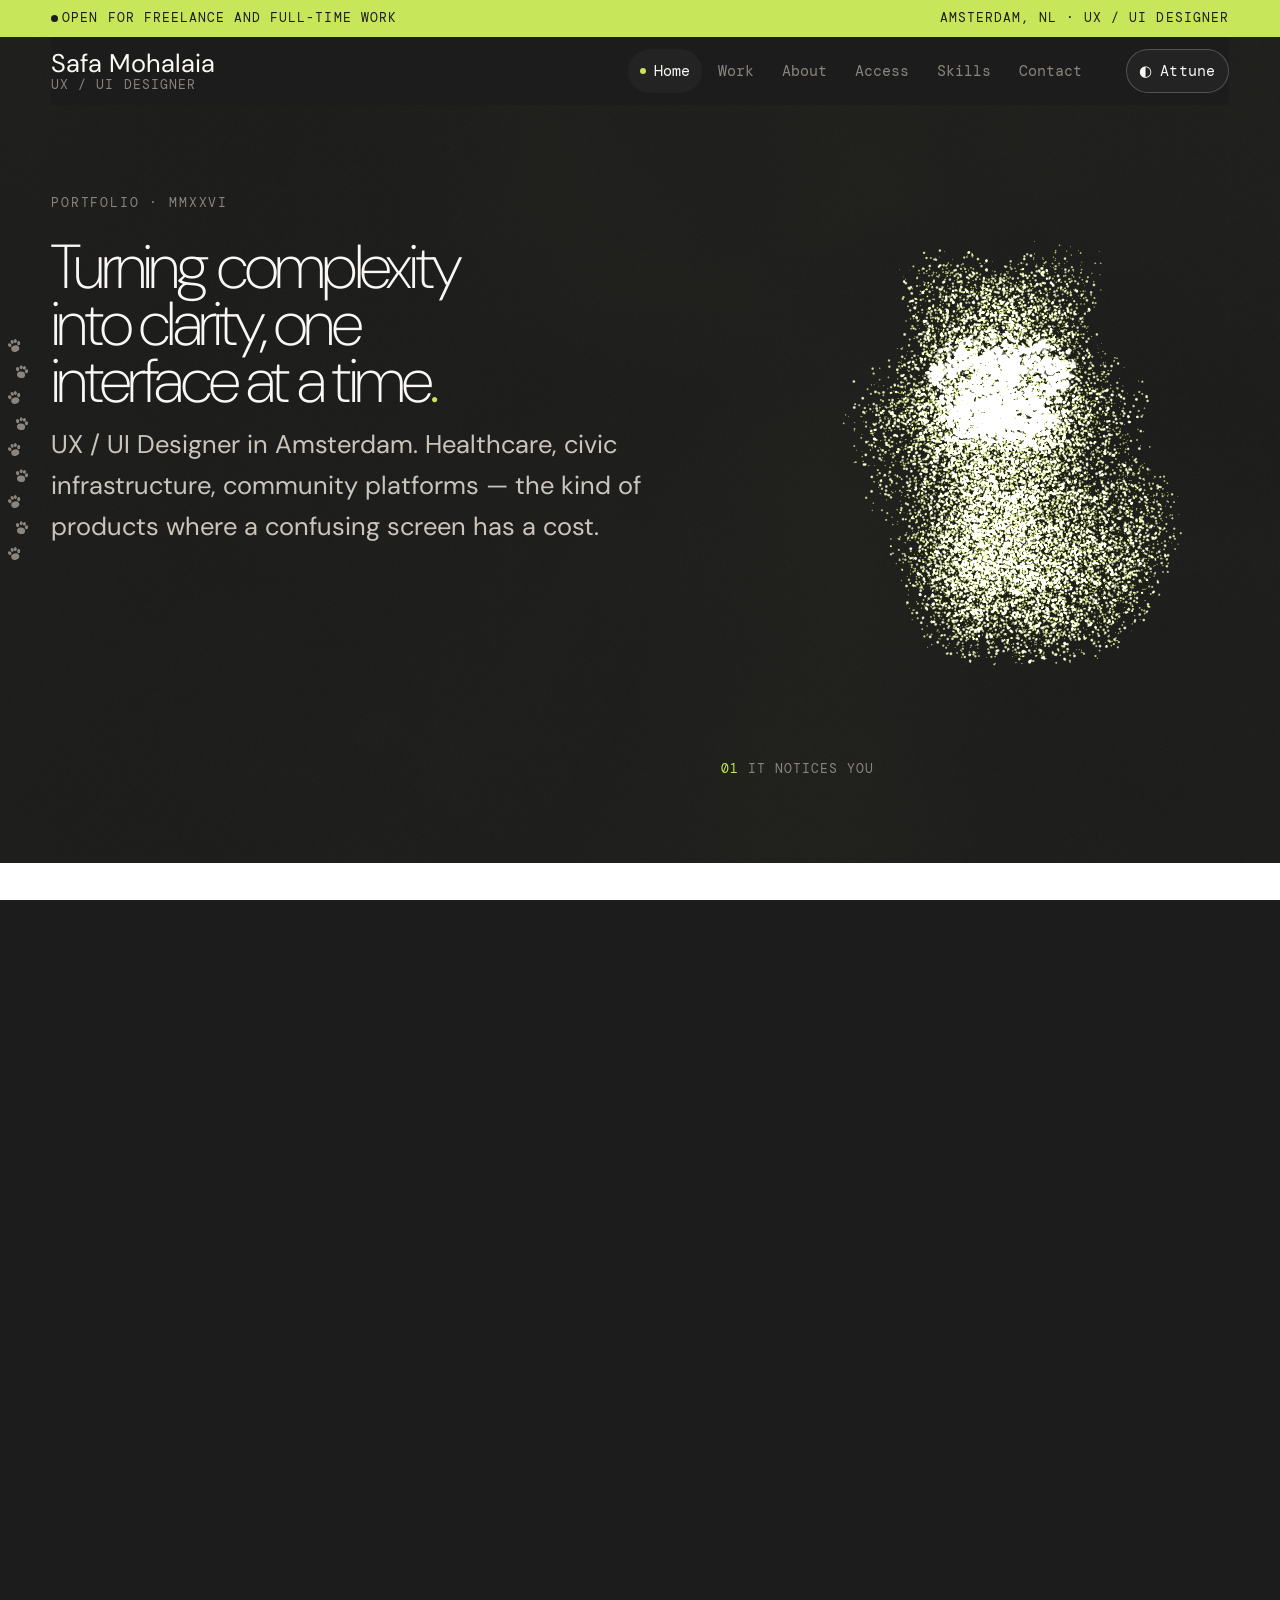
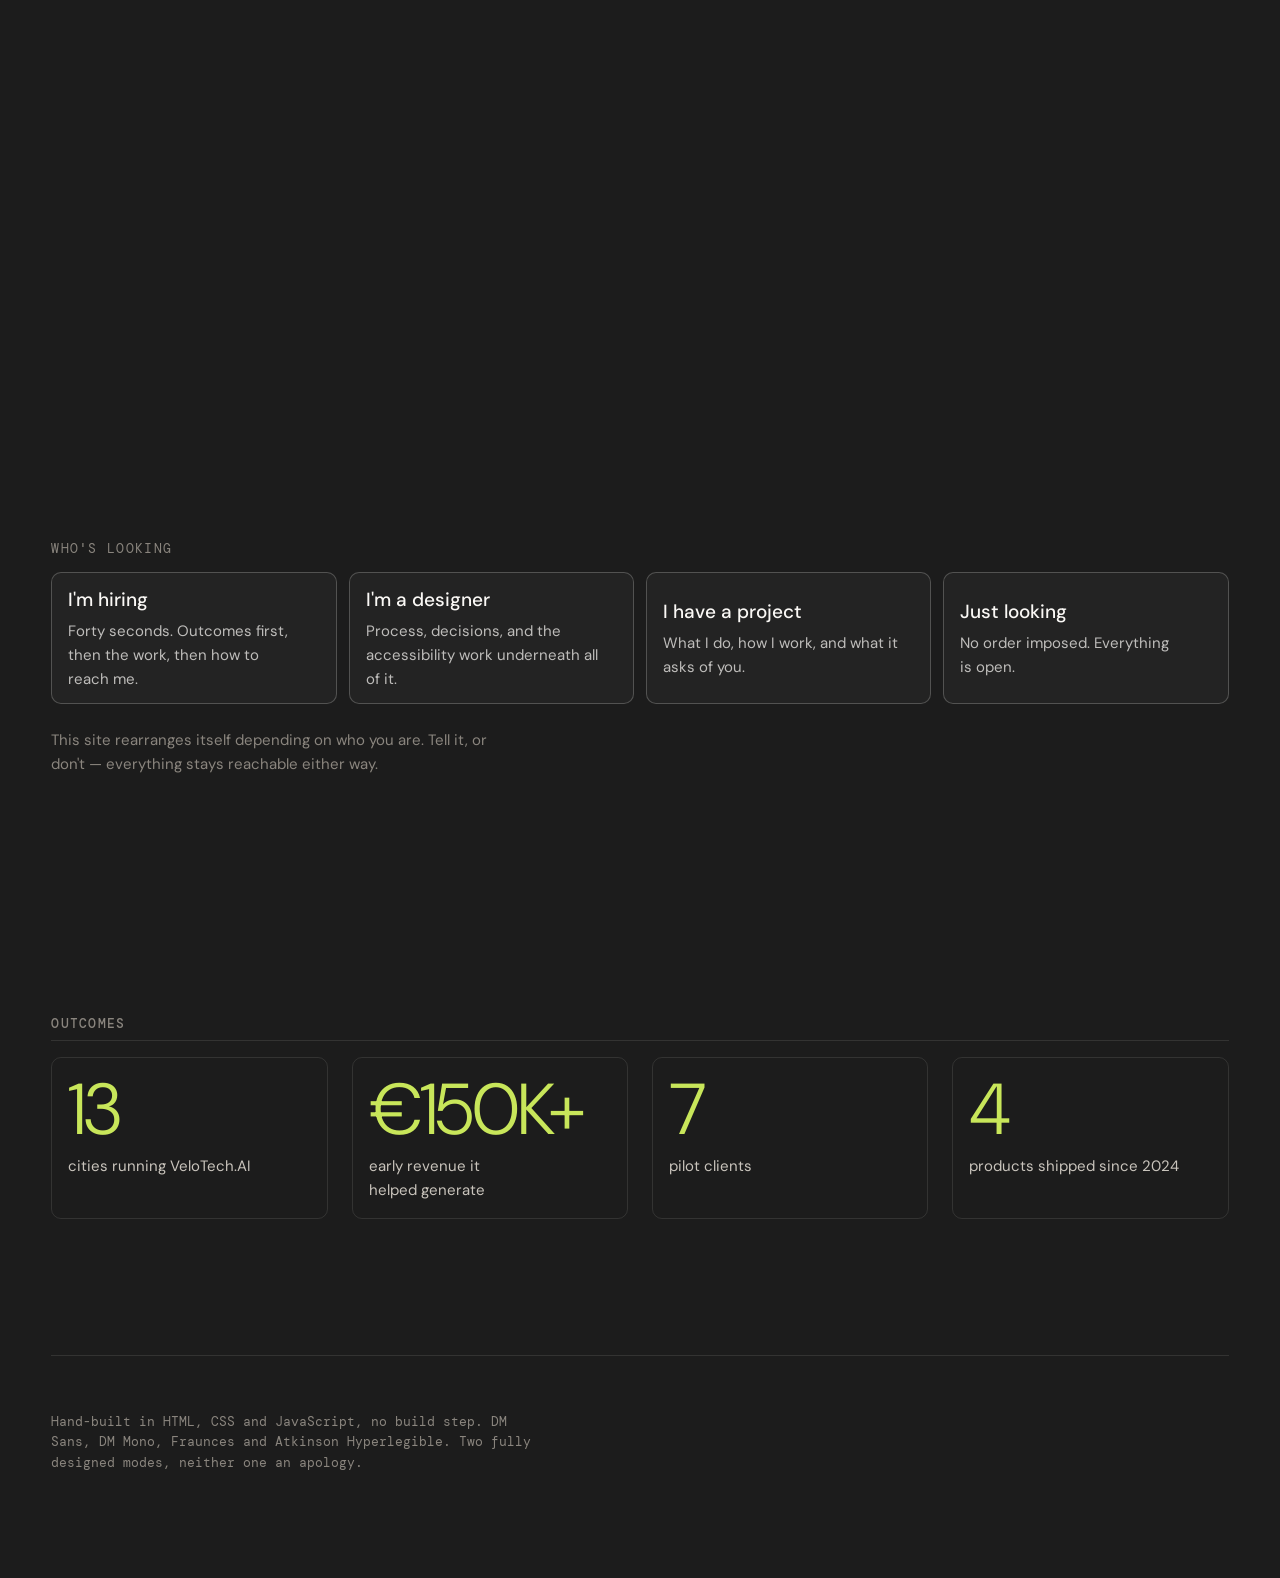
==== commit 05e4d957: "Work becomes an index; every case gets its own page Four full case studies stacked on one route was " ====
--- a/index.html
+++ b/index.html
@@ -18,6 +18,7 @@
 <link rel="stylesheet" href="styles/tokens.css">
 <link rel="stylesheet" href="styles/base.css">
 <link rel="stylesheet" href="styles/layout.css">
+<link rel="stylesheet" href="styles/work.css">
 <link rel="stylesheet" href="styles/hover.css">
 <link rel="stylesheet" href="styles/cat.css">
 <link rel="stylesheet" href="styles/router.css">
--- a/styles/work.css
+++ b/styles/work.css
@@ -0,0 +1,159 @@
+/* =========================================================================
+   work.css — the index of cases, and a case itself.
+   ========================================================================= */
+
+.work-index {
+  display: grid;
+  /* Two columns, not auto-fit. auto-fit gave three across and left the
+     fourth case stranded on a row by itself, which reads as an afterthought
+     rather than as one of four. */
+  grid-template-columns: repeat(2, minmax(0, 1fr));
+  gap: var(--s-md);
+  margin: 0;
+  padding: 0;
+  list-style: none;
+}
+.work-index > li { max-width: none; }
+
+.case-card {
+  position: relative;
+  display: grid;
+  grid-template-rows: auto 1fr;
+  height: 100%;
+  overflow: hidden;
+  border: var(--rule);
+  border-radius: var(--radius-lg);
+  background: var(--surface);
+}
+.case-card__cover {
+  aspect-ratio: 16 / 10;
+  overflow: hidden;
+  border-block-end: var(--rule);
+  background: var(--ground);
+}
+/* The index is the one place a cover IS cropped. A card is a thumbnail and
+   wants a consistent shape; the case page shows the screenshot whole. */
+.case-card__cover img { width: 100%; height: 100%; object-fit: cover; object-position: top left; }
+
+.case-card__body {
+  display: grid;
+  align-content: start;
+  gap: var(--s-2xs);
+  padding: var(--s-sm);
+}
+.case-card h3 { font-size: var(--t-md); }
+
+/* Year and discipline, spaced rather than punctuated. The shared separator
+   put a "·" at the head of the line whenever the row wrapped, which reads
+   as a stray character rather than as a divider. */
+.case-card .project__meta { display: grid; gap: 0; }
+.case-card .project__meta > span + span::before { content: none; }
+.case-card .project__meta > span:first-child { color: var(--case, var(--accent)); }
+
+/* The heading holds the only link; this stretches its hit area over the whole
+   card, so a pointer gets the card and a screen reader gets one clean link. */
+.case-card__link { text-decoration: none; }
+.case-card__link::after { content: ""; position: absolute; inset: 0; }
+.case-card__link:hover { color: inherit; }
+
+.case-card__summary,
+.case-card .project__summary { font-size: var(--t-sm); color: var(--text-soft); }
+
+.case-card__cue {
+  margin: var(--s-2xs) 0 0;
+  font-family: var(--face-detail);
+  font-size: var(--t-detail);
+  letter-spacing: 0.06em;
+  color: var(--accent);
+}
+
+/* A colour bar per case, so the four are told apart before they are read.
+   It is a border rather than a pseudo-element: ::after is already the hover
+   sweep and ::before the spotlight, and the later stylesheet was silently
+   winning — the bar never rendered at all. */
+.case-card { border-block-start: 3px solid var(--case, var(--accent)); }
+
+/* =========================================================================
+   A CASE
+   ========================================================================= */
+.case { display: grid; gap: var(--s-md); }
+.case__back a {
+  font-family: var(--face-detail);
+  font-size: var(--t-sm);
+  text-decoration: none;
+}
+.case__back a:hover { color: var(--accent); }
+
+.case__title {
+  font-size: var(--t-xl);
+  max-width: 18ch;
+  /* The case colour, as a rule under the title rather than as the type
+     colour: several of the four do not carry text at any size. */
+  padding-block-end: var(--s-xs);
+  border-block-end: 3px solid var(--case, var(--accent));
+}
+
+.case__facts {
+  display: grid;
+  grid-template-columns: repeat(auto-fit, minmax(9rem, 1fr));
+  gap: var(--s-sm);
+  margin: 0;
+  padding-block-end: var(--s-sm);
+}
+.case__facts dt {
+  font-family: var(--face-detail);
+  font-size: var(--t-detail);
+  text-transform: uppercase;
+  letter-spacing: 0.1em;
+  color: var(--text-faint);
+}
+.case__facts dd { margin: var(--s-3xs) 0 0; font-size: var(--t-sm); }
+
+.case__cover {
+  overflow: hidden;
+  border: var(--rule);
+  border-radius: var(--radius-md);
+  background: var(--surface);
+}
+.case__cover img { width: 100%; height: auto; }
+
+.case__lead { font-size: var(--t-md); color: var(--text-soft); }
+
+.case__next {
+  display: flex;
+  justify-content: flex-end;
+  padding-block-start: var(--s-md);
+  border-block-start: var(--rule);
+}
+.case__next a {
+  display: grid;
+  gap: var(--s-3xs);
+  text-align: end;
+  text-decoration: none;
+  padding: var(--s-xs) 0;
+}
+.case__next-label {
+  font-family: var(--face-detail);
+  font-size: var(--t-detail);
+  text-transform: uppercase;
+  letter-spacing: 0.1em;
+  color: var(--text-faint);
+}
+.case__next-name { font-size: var(--t-lg); font-family: var(--face-display); }
+.case__next a:hover .case__next-name { color: var(--accent); }
+
+/* The morph between a card's cover and the case hero. Both carry the same
+   view-transition-name, so the browser tweens the real element rather than
+   crossfading two unrelated pictures. */
+::view-transition-old(case-cover),
+::view-transition-new(case-cover) {
+  animation-duration: var(--dur-slow);
+  animation-timing-function: var(--ease-out);
+}
+
+[data-mode="calm"] .case-card,
+[data-mode="calm"] .case__cover { border-radius: 0; }
+
+@media (max-width: 52rem) {
+  .work-index { grid-template-columns: 1fr; }
+}
--- a/styles/hover.css
+++ b/styles/hover.css
@@ -45,8 +45,41 @@
   pointer-events: none;
 }
 
+/* -------------------------------------------------------------------------
+   THE SWEEP
+   A band of light that travels across the card, left to right, once, when
+   you arrive on it. The spotlight says where you are; the sweep says you
+   just got here.
+
+   The transition is asymmetric on purpose. Entering, the transform eases
+   over 900ms so the band crosses. Leaving, the transform is instant — a
+   band easing back right-to-left would read as the card undoing itself,
+   and nobody's eye wants to watch a highlight reverse.
+   ------------------------------------------------------------------------- */
+.hoverable::after {
+  content: "";
+  position: absolute;
+  inset: -1px;
+  z-index: -1;
+  border-radius: inherit;
+  pointer-events: none;
+  opacity: 0;
+  background: linear-gradient(
+    105deg,
+    transparent 38%,
+    color-mix(in oklab, var(--accent) 26%, transparent) 50%,
+    transparent 62%);
+  transform: translateX(-130%);
+  transition: transform 0ms, opacity 220ms var(--ease-out);
+}
+
 @media (hover: hover) {
   .hoverable:hover::before { opacity: 1; }
+  .hoverable:hover::after {
+    opacity: 1;
+    transform: translateX(130%);
+    transition: transform 900ms var(--ease-out), opacity 220ms var(--ease-out);
+  }
   .hoverable:hover {
     border-color: color-mix(in oklab, var(--accent) 45%, var(--line));
     transform: translateY(calc(-3px * var(--motion-scale)));
@@ -54,6 +87,12 @@
 }
 .hoverable:focus-visible::before,
 .hoverable:focus-within::before { opacity: 1; }
+.hoverable:focus-visible::after,
+.hoverable:focus-within::after {
+  opacity: 1;
+  transform: translateX(130%);
+  transition: transform 900ms var(--ease-out), opacity 220ms var(--ease-out);
+}
 .hoverable:focus-within {
   border-color: color-mix(in oklab, var(--accent) 45%, var(--line));
 }
@@ -67,6 +106,8 @@
 [data-mode="calm"] .hoverable::before {
   background: color-mix(in oklab, var(--accent) 10%, transparent);
 }
+/* Ink does not sweep. */
+[data-mode="calm"] .hoverable::after { display: none; }
 [data-mode="calm"] .hoverable:hover,
 [data-mode="calm"] .hoverable:focus-within {
   border-color: var(--text);
@@ -123,3 +164,11 @@
     transform: scale(calc(1 + 0.018 * var(--motion-scale)));
   }
 }
+
+
+/* The hard floor. A sweep is motion, and motion is not owed to someone who
+   asked for stillness. */
+@media (prefers-reduced-motion: reduce) {
+  .hoverable::after { display: none; }
+  .hoverable:hover { transform: none; }
+}
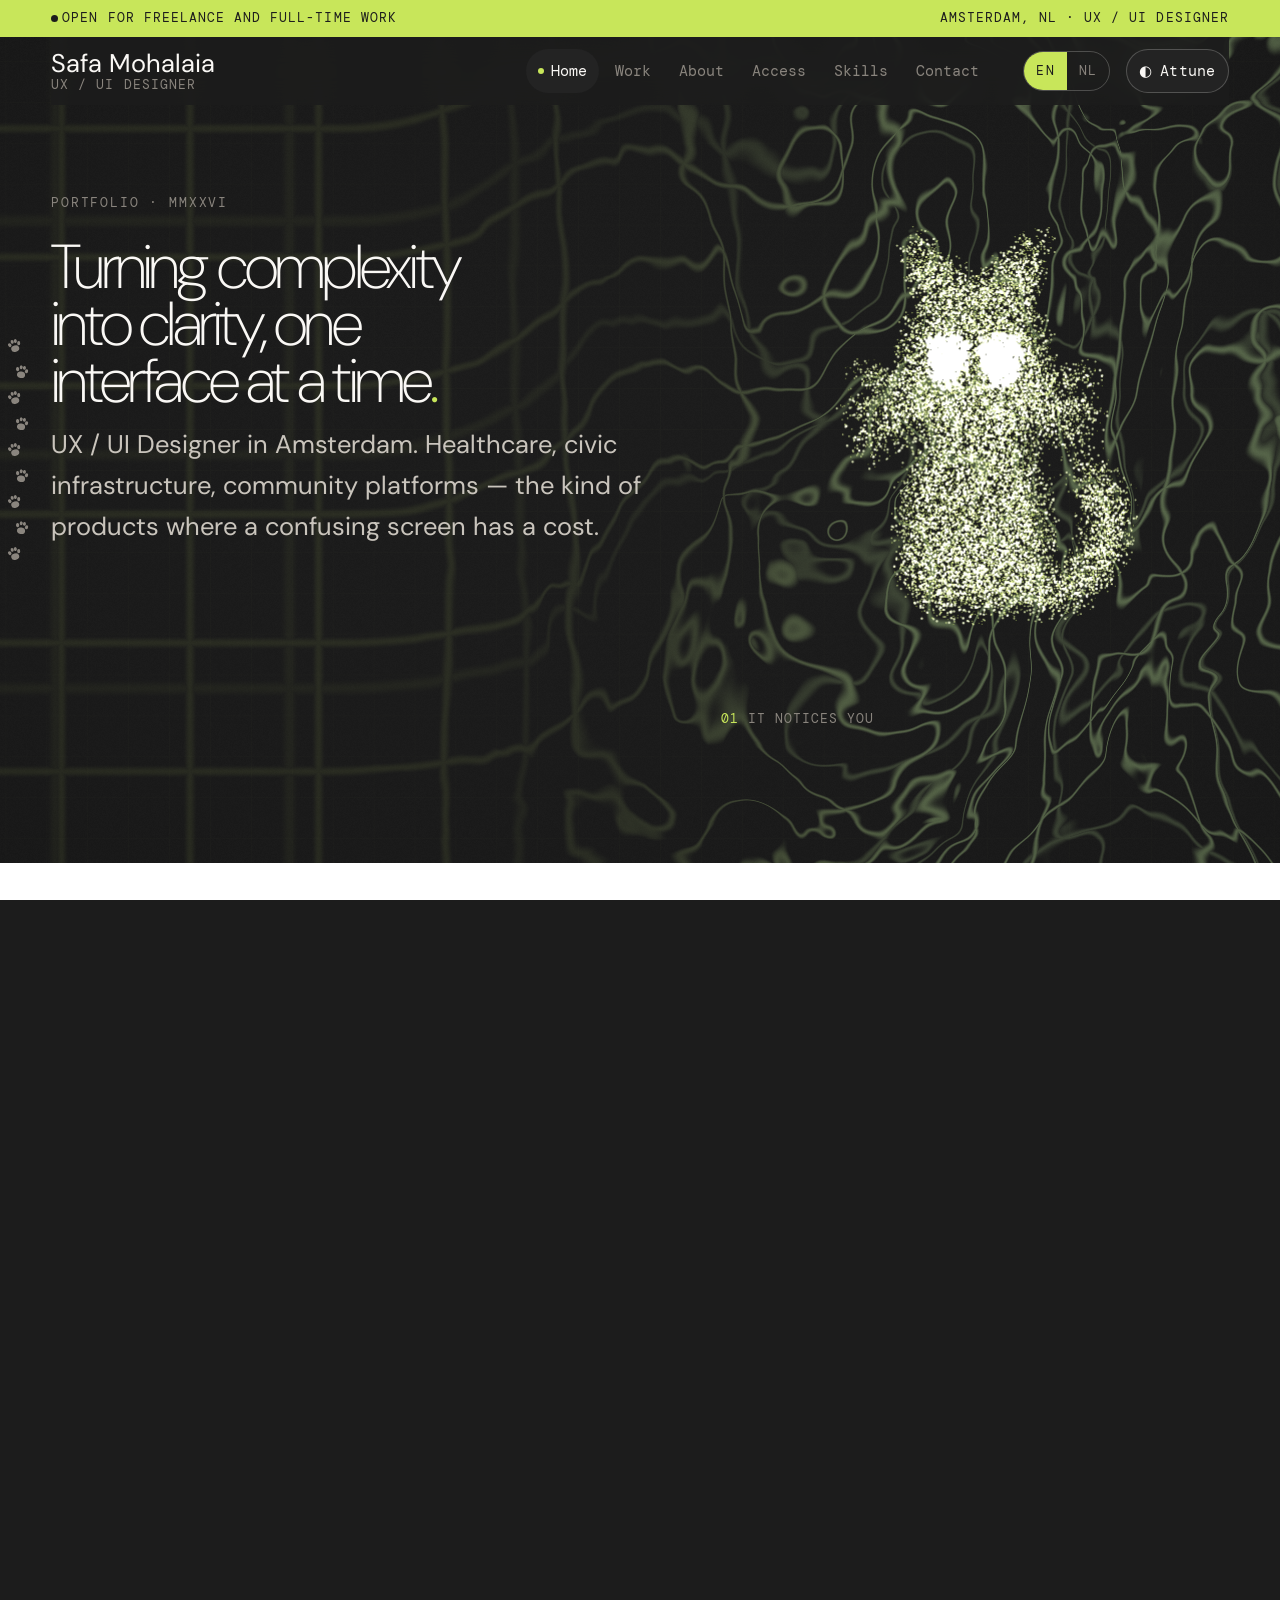
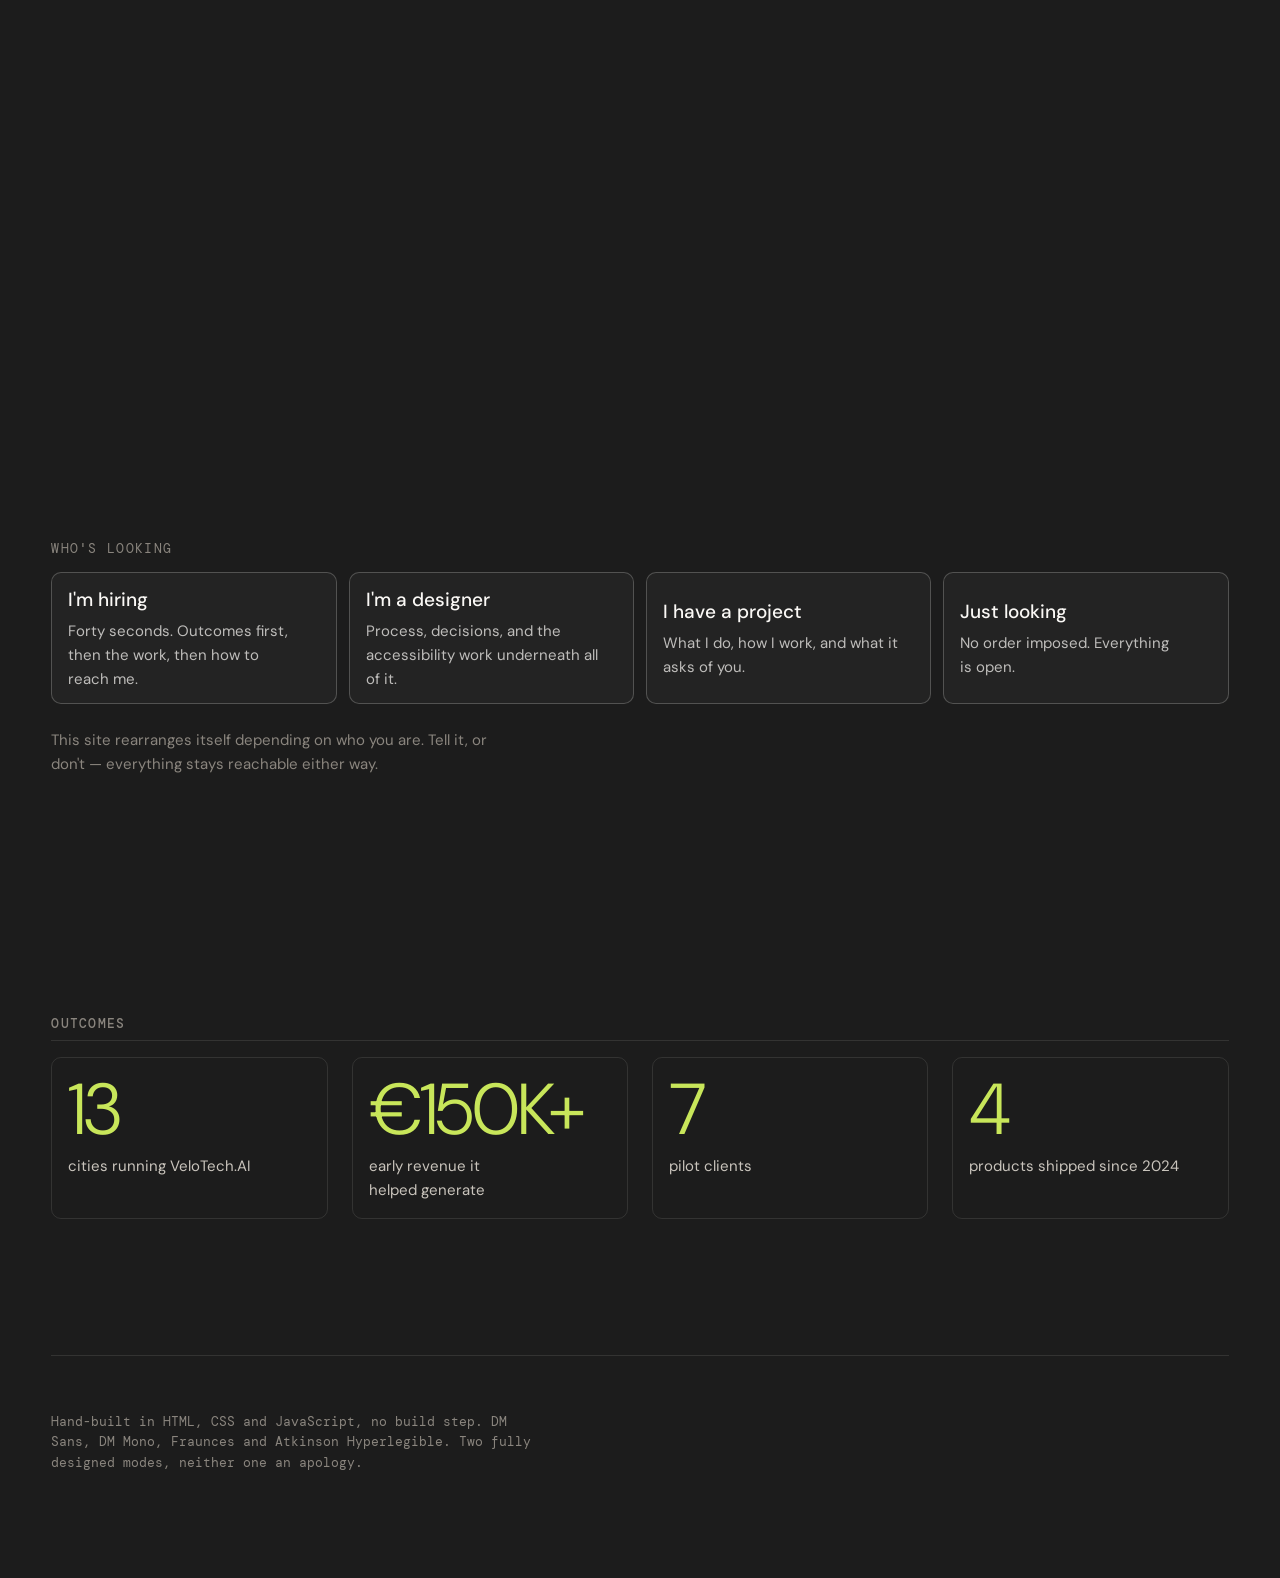
==== commit c072102b: "Put the language toggle in the header EN/NL existed only inside the Attune panel, 818px down a drawe" ====
--- a/index.html
+++ b/index.html
@@ -76,6 +76,8 @@
   </a>
   <nav class="tabs" id="tabs" aria-label="Sections"></nav>
 
+  <div id="lang-root"></div>
+
   <button id="attune-open" type="button" aria-expanded="false" aria-controls="attune-panel">
     <span aria-hidden="true">◐</span>
     <span data-i18n="attuneTitle">Attune</span>
--- a/styles/layout.css
+++ b/styles/layout.css
@@ -370,6 +370,7 @@
   position: relative;
   z-index: var(--z-content);
   margin: 0;
+  min-width: 0;
   padding: var(--s-2xs) var(--gutter);
   padding-top: max(var(--s-2xs), env(safe-area-inset-top, 0px));
   background: var(--accent);
@@ -408,3 +409,11 @@
   margin-block-end: var(--s-md);
 }
 .steps__n { color: var(--accent); font-family: var(--face-detail); font-size: 0.6em; }
+
+
+/* On a phone the second half of the banner is the same two facts the header
+   already states, so it goes rather than wrapping to a second lime line. */
+@media (max-width: 40rem) {
+  .banner > span:last-child { display: none; }
+  .banner { justify-content: flex-start; }
+}
--- a/styles/hover.css
+++ b/styles/hover.css
@@ -172,3 +172,63 @@
   .hoverable::after { display: none; }
   .hoverable:hover { transform: none; }
 }
+
+/* =========================================================================
+   THE CURSOR BADGE
+   A ring that follows the pointer over anything openable. It sits above
+   everything and intercepts nothing.
+   ========================================================================= */
+.cursor-badge {
+  position: fixed;
+  top: 0;
+  left: 0;
+  z-index: var(--z-announce);
+  display: grid;
+  place-items: center;
+  width: 5.25rem;
+  height: 5.25rem;
+  color: var(--accent);
+  pointer-events: none;          /* it must never eat the click it advertises */
+  opacity: 0;
+  scale: 0.4;
+  transition: opacity 260ms var(--ease-out), scale 380ms var(--ease-out);
+}
+.cursor-badge[data-on="true"] { opacity: 1; scale: 1; }
+
+/* The disc. Blurred so the badge reads over a screenshot as well as over
+   the ground, without hiding what is underneath it. */
+.cursor-badge::before {
+  content: "";
+  position: absolute;
+  inset: 12%;
+  border-radius: 50%;
+  border: 1px solid color-mix(in oklab, var(--accent) 70%, transparent);
+  background: color-mix(in oklab, var(--ground) 62%, transparent);
+  backdrop-filter: blur(6px);
+}
+
+.cursor__ticks {
+  position: absolute;
+  inset: 0;
+  width: 100%;
+  height: 100%;
+  animation: badge-turn 14s linear infinite;
+}
+@keyframes badge-turn { to { rotate: 360deg; } }
+
+.cursor__label {
+  position: relative;
+  font-family: var(--face-detail);
+  font-size: 0.6875rem;
+  letter-spacing: 0.14em;
+  text-transform: uppercase;
+}
+
+/* Ink does not follow your hand, and stillness stops the ring turning. */
+[data-mode="calm"] .cursor-badge { display: none; }
+@media (prefers-reduced-motion: reduce) {
+  .cursor-badge { transition: opacity 140ms linear; }
+  .cursor__ticks { animation: none; }
+}
+/* No hover, no badge. */
+@media (hover: none) { .cursor-badge { display: none; } }
--- a/styles/cat.css
+++ b/styles/cat.css
@@ -22,6 +22,9 @@
   gap: var(--s-lg);
 }
 [data-mode="full"] .cat-stage { min-height: 210vh; }
+/* Grid children default to min-width:auto and refuse to shrink below their
+   content, which is how a column overflows its own track. */
+.cat-stage > *, .cat-stage__words, .cat-stage__right { min-width: 0; }
 [data-mode="full"] .cat-stage__words,
 [data-mode="full"] .cat-stage__right {
   position: sticky;
@@ -66,9 +69,14 @@
   width: 100%;
   /* The swarm needs real height to be worth rendering. A square-ish stage
      gives the cat room to sit and the cursor room to point. */
+  /* Sized from its COLUMN, never from the viewport height. With an explicit
+     height plus aspect-ratio the width is derived from the height, so the
+     figure stayed 62vh wide however narrow its grid track got — it burst
+     out of the layout and sat on top of the headline between roughly 900
+     and 1100px. Width first, height follows, and max-height only clamps. */
   aspect-ratio: 1 / 1;
-  height: 62vh;
-  max-height: 62vh;
+  max-width: 100%;
+  max-height: 68vh;
   margin: 0;
   color: var(--accent);
   /* Decoration must never intercept a click meant for the page behind it —
@@ -132,8 +140,19 @@
 [data-mode="calm"] .cat__all { stroke-width: 2.4; }
 [data-mode="calm"] .cat__ear, [data-mode="calm"] .cat__eye { transition: none; }
 
-@media (max-width: 52rem) {
-  .cat-stage { grid-template-columns: 1fr; }
+@media (max-width: 64rem) {
+  /* ONE COLUMN, AND NO SCROLL STAGE.
+     The stage is 210vh tall so the morph has room to play beside the words.
+     In one column there is nothing beside anything: the words occupy 0.4 of
+     a viewport, the figure another 0.36, and the remaining 1.3 viewports are
+     empty space you have to scroll through twice — once to reach the cat and
+     again to get past it. So the stage collapses to its contents and the
+     sticky positioning goes with it, since there is no longer a second
+     column for anything to stay level with. */
+  [data-mode="full"] .cat-stage { min-height: 0; }
+  [data-mode="full"] .cat-stage__words,
+  [data-mode="full"] .cat-stage__right { position: static; max-height: none; }
+  .cat-stage { grid-template-columns: 1fr; gap: var(--s-md); }
   .cat-stage__figure {
     position: static;
     justify-self: center;
@@ -182,4 +201,5 @@
 /* Print mode does not need a live progress indicator, and a printed page
    does not have one. */
 [data-mode="calm"] .paws { display: none; }
-@media (max-width: 52rem) { .paws { display: none; } }
+/* No margin to put a trail in once the layout is one column. */
+@media (max-width: 64rem) { .paws { display: none; } }
--- a/styles/router.css
+++ b/styles/router.css
@@ -7,6 +7,12 @@
   flex-wrap: wrap;
   gap: var(--s-3xs);
   margin-inline: auto var(--s-sm);
+  /* A flex item's min-width is auto, meaning "never shrink below my
+     content". Six tabs are 466px of content, so on a 390px phone this one
+     declaration pushed the layout viewport out to 543 and took the whole
+     page with it. Scrolling the strip requires permission to be narrower
+     than what is in it. */
+  min-width: 0;
 }
 .tabs a {
   display: inline-flex;
@@ -45,10 +51,34 @@
 }
 
 @media (max-width: 62rem) {
-  .site-head { flex-wrap: wrap; row-gap: var(--s-2xs); }
-  .tabs { order: 3; width: 100%; margin-inline: 0; overflow-x: auto; flex-wrap: nowrap;
-          scrollbar-width: none; }
+  .site-head {
+    flex-wrap: wrap;
+    row-gap: var(--s-2xs);
+    padding-block-end: var(--s-2xs);
+  }
+  /* The tabs drop to their own full-width row and scroll sideways, with a
+     little padding so the first and last chip are not welded to the edge. */
+  .tabs {
+    order: 3;
+    width: 100%;
+    margin-inline: 0;
+    overflow-x: auto;
+    flex-wrap: nowrap;
+    scrollbar-width: none;
+    scroll-snap-type: x proximity;
+    padding-inline: 2px;
+  }
   .tabs::-webkit-scrollbar { display: none; }
+  .tabs a { flex: 0 0 auto; scroll-snap-align: start; }
+}
+
+/* Below this the wordmark and the Attune button have to share one line with
+   room to spare, so both give some up. */
+@media (max-width: 30rem) {
+  .wordmark__name { font-size: var(--t-body); }
+  .wordmark__role { font-size: 0.6875rem; }
+  #attune-open { padding-inline: var(--s-2xs); }
+  .tabs a { padding-inline: var(--s-2xs); font-size: 0.875rem; }
 }
 
 /* =========================================================================
@@ -146,3 +176,43 @@
     height: 3px;
   }
 }
+
+/* =========================================================================
+   LANGUAGE TOGGLE
+   Two buttons, not one switch. A single control labelled "NL" never says
+   whether it means "you are reading Dutch" or "press for Dutch"; a pair
+   shows the choice and which half of it you are in.
+   ========================================================================= */
+.lang {
+  display: inline-flex;
+  align-items: stretch;
+  border: var(--rule-strong);
+  border-radius: var(--radius-pill);
+  overflow: hidden;
+}
+.lang button {
+  min-height: 38px;
+  padding-inline: var(--s-xs);
+  font-family: var(--face-detail);
+  font-size: var(--t-detail);
+  letter-spacing: 0.08em;
+  color: var(--text-faint);
+  transition: color var(--dur-quick) var(--ease-out),
+              background var(--dur-quick) var(--ease-out);
+}
+.lang button:hover { color: var(--text); }
+
+/* The pressed one is filled, so the state survives greyscale and a
+   colour-blind reader — aria-pressed carries it to everyone else. */
+.lang button[aria-pressed="true"] {
+  background: var(--accent);
+  color: var(--accent-ink);
+}
+.lang button:focus-visible {
+  outline: 3px solid var(--focus);
+  outline-offset: -3px;      /* inset, or the ring is clipped by the pill */
+}
+
+@media (max-width: 30rem) {
+  .lang button { padding-inline: var(--s-2xs); min-height: 34px; }
+}
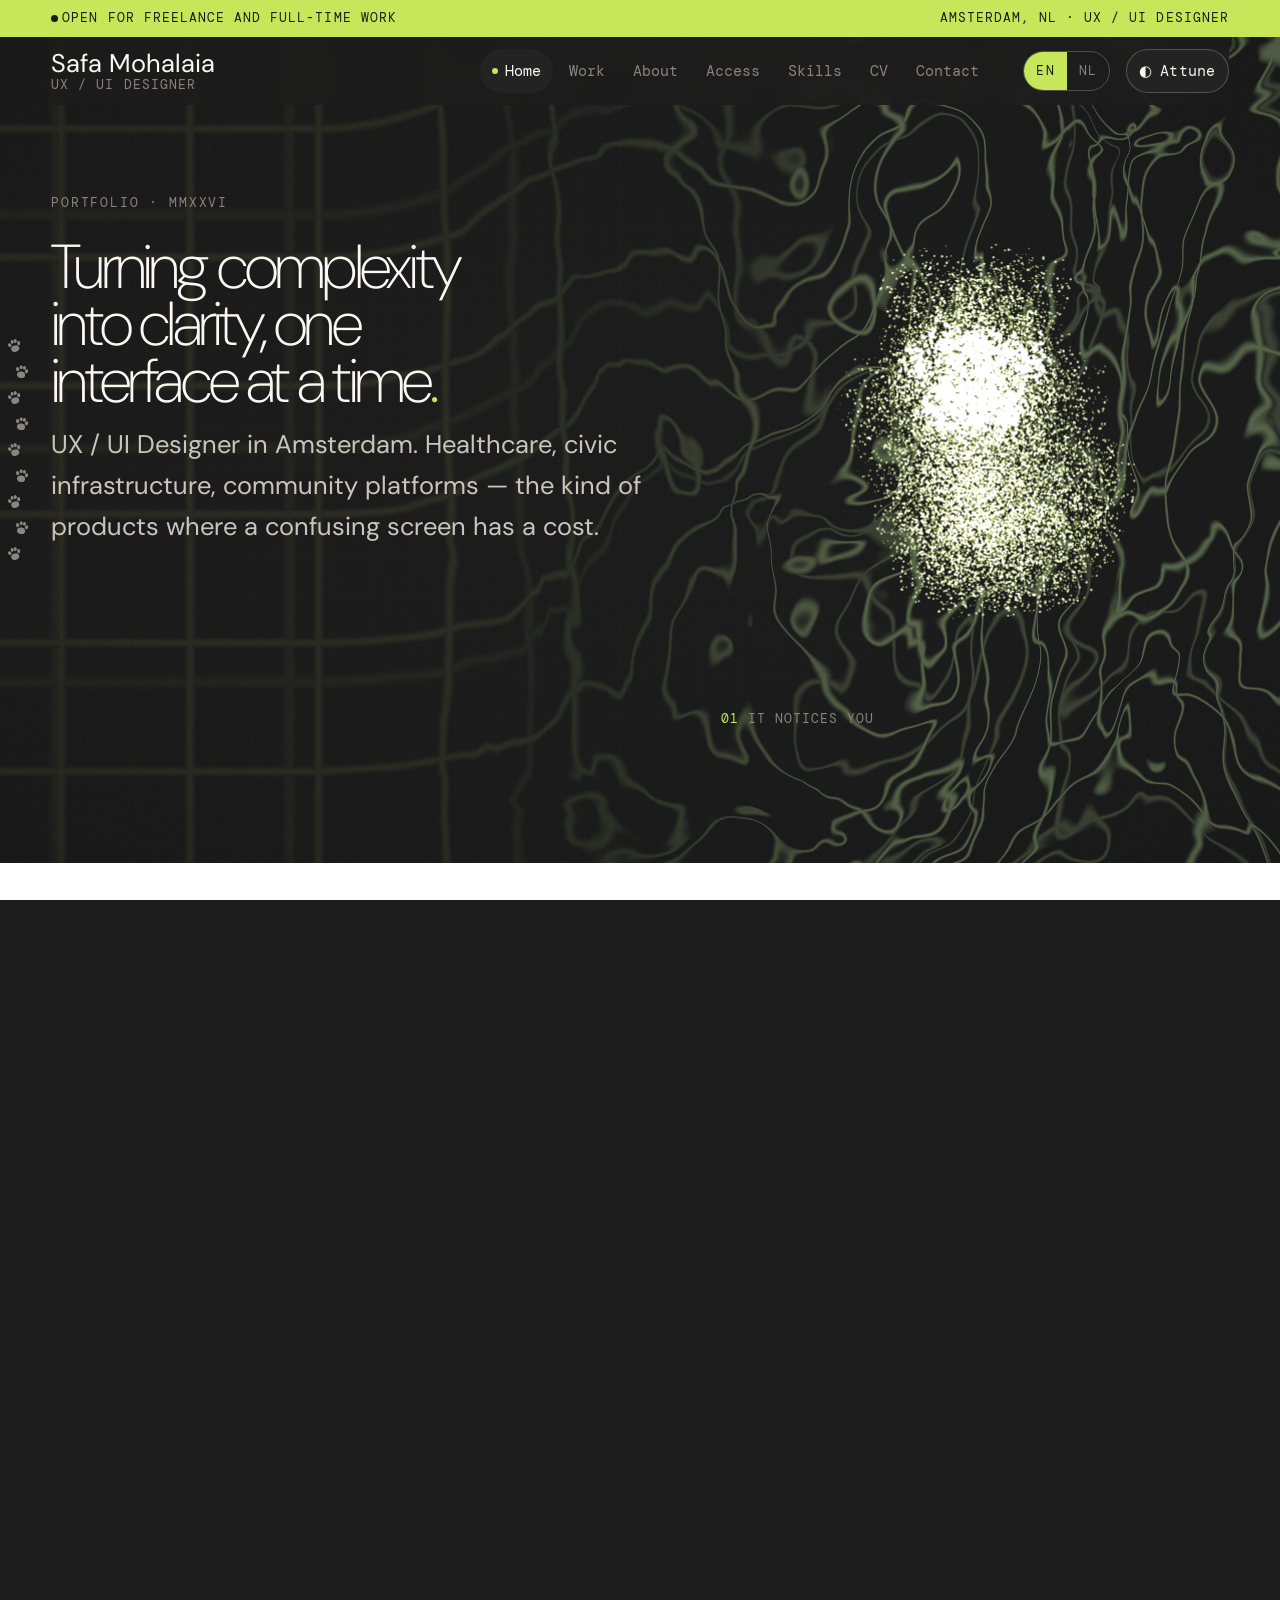
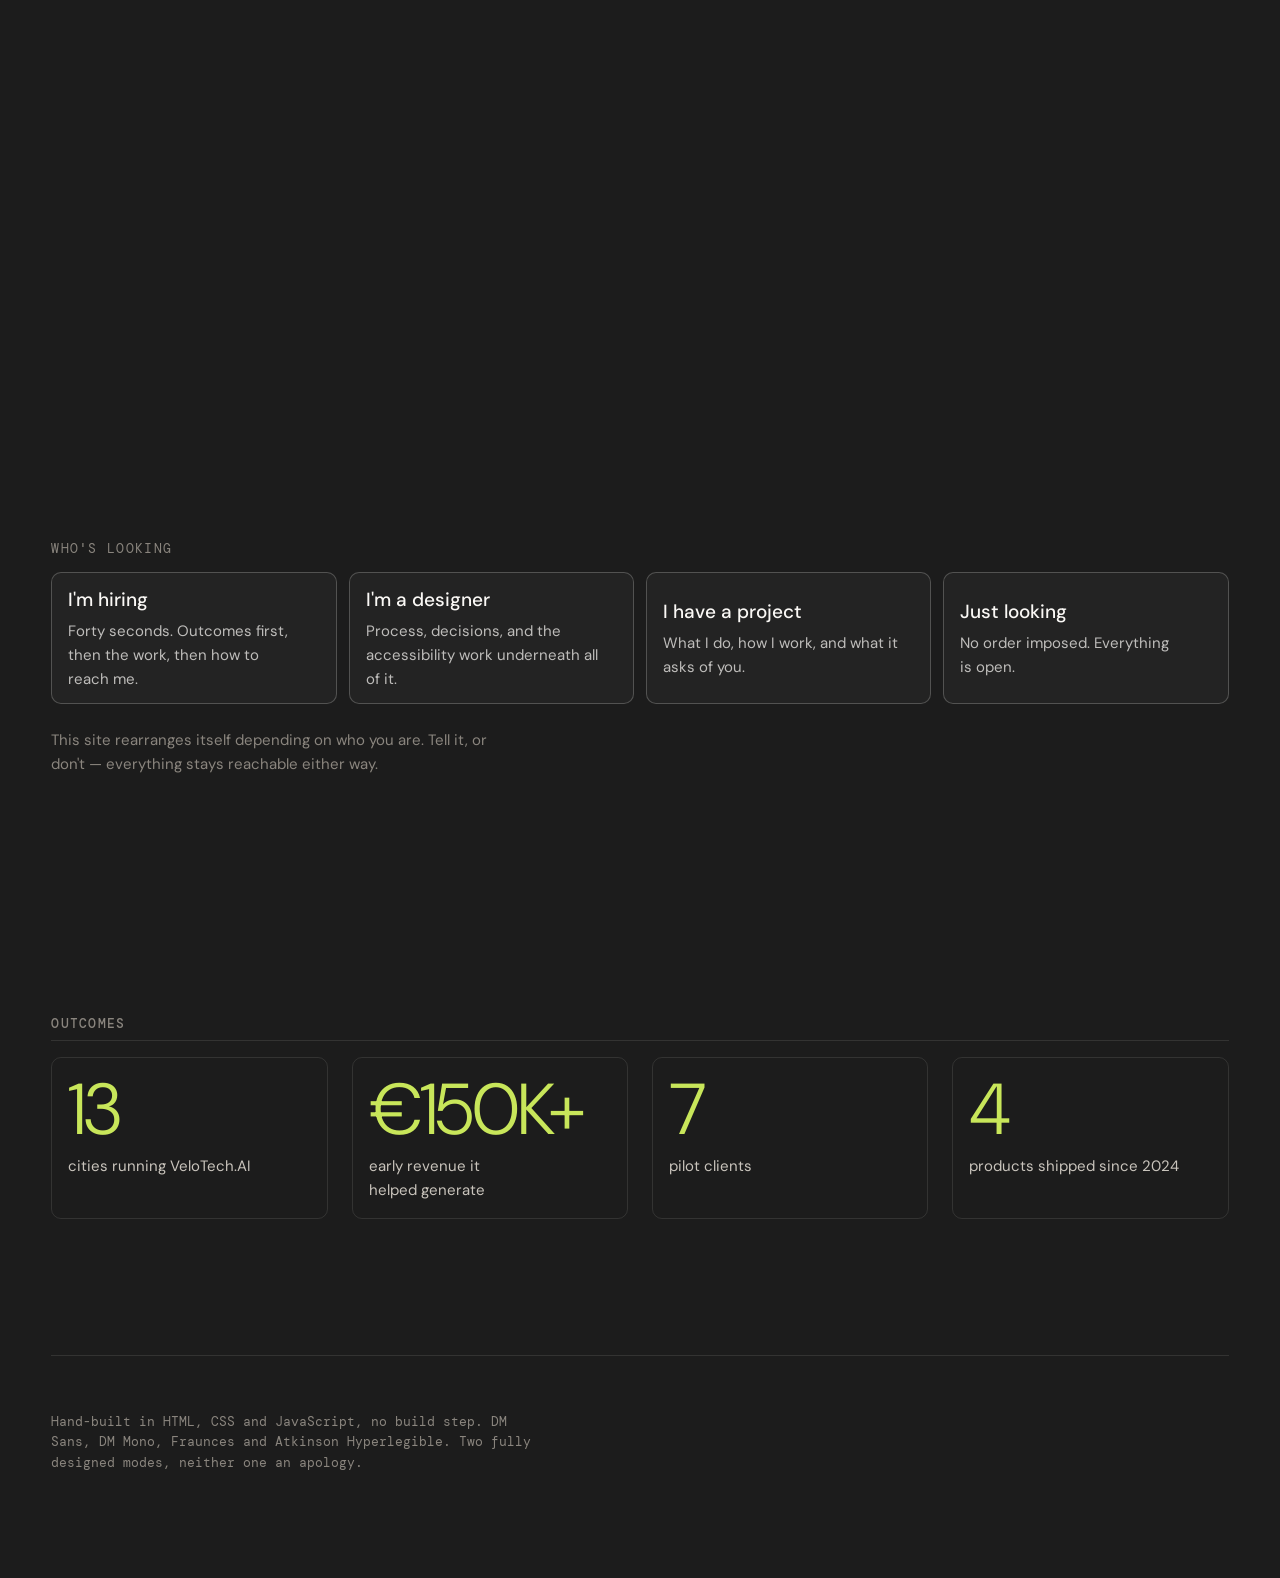
==== commit 1d3bfc45: "Add a printable CV, fix the LinkedIn link, drop the year from Access ACCESS is now year-agnostic. It" ====
--- a/index.html
+++ b/index.html
@@ -19,6 +19,7 @@
 <link rel="stylesheet" href="styles/base.css">
 <link rel="stylesheet" href="styles/layout.css">
 <link rel="stylesheet" href="styles/work.css">
+<link rel="stylesheet" href="styles/cv.css">
 <link rel="stylesheet" href="styles/hover.css">
 <link rel="stylesheet" href="styles/cat.css">
 <link rel="stylesheet" href="styles/router.css">
--- a/styles/base.css
+++ b/styles/base.css
@@ -106,6 +106,17 @@
    Note the 1px clip rather than display:none — display:none removes it
    from the accessibility tree entirely, which defeats the purpose.
    ------------------------------------------------------------------------- */
+/* -------------------------------------------------------------------------
+   THE hidden ATTRIBUTE MUST WIN
+   The UA stylesheet applies [hidden] { display: none }, but that is a
+   type-selector-strength rule, so ANY class that sets display beats it —
+   `.screens__arrows { display: flex }` left the arrows on screen while the
+   attribute said they were gone. Setting hidden and having it silently do
+   nothing is the kind of bug that hides a broken control in plain sight,
+   so the attribute is made non-negotiable once, here.
+   ------------------------------------------------------------------------- */
+[hidden] { display: none !important; }
+
 .sr-only {
   position: absolute;
   width: 1px; height: 1px;
--- a/styles/work.css
+++ b/styles/work.css
@@ -157,3 +157,145 @@
 @media (max-width: 52rem) {
   .work-index { grid-template-columns: 1fr; }
 }
+
+/* =========================================================================
+   THE DEVICE RAIL  (.screens — NOT .rail, which is the page layout container:
+   every case section carries class="case rail", so naming the carousel .rail
+   turned every page wrapper into a carousel.)
+   Phone captures shown at phone size, side by side, scrolled sideways —
+   which is how you would hold them. Native scroll-snap does the scrolling;
+   the arrows exist for people who cannot swipe and for anyone who would not
+   guess the rail moves.
+   ========================================================================= */
+.screens {
+  margin-block-start: var(--s-md);
+  /* A grid child defaults to min-width: auto — "never narrower than my
+     content" — so the 624px track refused to shrink and pushed the whole
+     page wide instead of scrolling inside itself. An overflow container has
+     to be allowed to be smaller than what is in it. Same failure as the tab
+     strip; worth fixing at the parent so it cannot recur per component. */
+  min-width: 0;
+}
+.case > * { min-width: 0; }
+
+.screens__head {
+  display: flex;
+  align-items: center;
+  justify-content: space-between;
+  gap: var(--s-sm);
+  margin-block-end: var(--s-xs);
+}
+.screens__label { display: flex; align-items: center; gap: var(--s-2xs); margin: 0; max-width: none; }
+.screens__count {
+  font-family: var(--face-detail);
+  font-size: var(--t-detail);
+  color: var(--text-faint);
+  font-variant-numeric: tabular-nums;   /* or the counter jitters as it counts */
+}
+
+.screens__arrows { display: flex; gap: var(--s-3xs); }
+.screens__arrow {
+  display: grid;
+  place-items: center;
+  width: 44px;                          /* fingertip, not the 24px minimum */
+  height: 44px;
+  border: var(--rule);
+  border-radius: 50%;
+  color: var(--text-soft);
+  transition: color var(--dur-quick) var(--ease-out),
+              border-color var(--dur-quick) var(--ease-out);
+}
+.screens__arrow:hover { color: var(--accent); border-color: var(--accent); }
+
+.screens__scroll {
+  min-width: 0;
+  overflow-x: auto;
+  overscroll-behavior-x: contain;       /* no accidental back-navigation swipes */
+  scroll-snap-type: x mandatory;
+  scrollbar-width: thin;
+  /* A scrollable box that cannot be focused cannot be scrolled by keyboard,
+     so it is focusable — and therefore needs a visible ring. */
+  border-radius: var(--radius-md);
+}
+.screens__scroll:focus-visible { outline: 3px solid var(--focus); outline-offset: 4px; }
+
+.screens__track {
+  display: flex;
+  gap: var(--s-sm);
+  margin: 0;
+  padding: 0 0 var(--s-2xs);
+  list-style: none;
+}
+.screens__item {
+  flex: 0 0 auto;
+  max-width: none;
+  margin: 0;
+  scroll-snap-align: start;
+  /* Phone width, capped so a tall screenshot never becomes a tower. */
+  width: clamp(9rem, 26vw, 13.5rem);
+}
+.screens__item img {
+  width: 100%;
+  height: auto;
+  display: block;
+  border: var(--rule);
+  /* A phone screenshot with square corners reads as a cropped poster. */
+  border-radius: 14px;
+  background: var(--surface);
+}
+
+/* =========================================================================
+   FORMAT LABEL
+   Says what kind of product this was before you have parsed the picture —
+   a phone UI and a dashboard are not the same discipline.
+   ========================================================================= */
+.case-card__format {
+  position: absolute;
+  inset-block-end: var(--s-2xs);
+  inset-inline-start: var(--s-2xs);
+  padding: 0.25em 0.6em;
+  font-family: var(--face-detail);
+  font-size: var(--t-detail);
+  letter-spacing: 0.06em;
+  border-radius: var(--radius-pill);
+  background: color-mix(in oklab, var(--ground) 82%, transparent);
+  backdrop-filter: blur(6px);
+  border: 1px solid color-mix(in oklab, var(--text) 22%, transparent);
+  color: var(--text);
+}
+.case__format { margin: 0; }
+.case__format .case-card__format { position: static; display: inline-block; }
+.screens__chip {
+  font-family: var(--face-detail);
+  font-size: var(--t-detail);
+  text-transform: uppercase;
+  letter-spacing: 0.1em;
+  color: var(--text-faint);
+}
+
+/* A portrait capture is contained on a tinted ground rather than cropped to
+   a landscape thumbnail, which would throw away most of the screen. */
+.case-card__cover[data-device="phone"] { background: var(--surface); }
+.case-card__cover[data-device="phone"] img {
+  object-fit: contain;
+  object-position: center;
+  padding: var(--s-2xs) 0;
+}
+.case__cover[data-device="phone"] {
+  display: grid;
+  place-items: center;
+  padding-block: var(--s-lg);
+  background: var(--surface);
+}
+.case__cover[data-device="phone"] img {
+  width: auto;
+  /* A phone screenshot at 68vh is a billboard of a phone. Shown near the
+     size the thing actually is, the interface reads the way its designer
+     meant it to be read — at arm's length, in one hand. */
+  max-height: min(44vh, 26rem);
+  border-radius: 18px;
+  border: var(--rule);
+}
+
+[data-mode="calm"] .screens__item img,
+[data-mode="calm"] .case__cover[data-device="phone"] img { border-radius: 0; border: var(--rule-strong); }
--- a/styles/cv.css
+++ b/styles/cv.css
@@ -0,0 +1,142 @@
+/* =========================================================================
+   cv.css — the CV on screen, and the same CV as a printed page.
+   ========================================================================= */
+
+.cv__hint {
+  display: flex;
+  flex-wrap: wrap;
+  align-items: center;
+  gap: var(--s-xs) var(--s-sm);
+  margin-block-end: var(--s-lg);
+  max-width: none;
+}
+.cv__print {
+  padding: var(--s-2xs) var(--s-sm);
+  border: var(--rule-strong);
+  border-radius: var(--radius-pill);
+  background: var(--accent);
+  color: var(--accent-ink);
+  font-family: var(--face-detail);
+  font-size: var(--t-sm);
+  letter-spacing: 0.04em;
+}
+.cv__print:hover { filter: brightness(1.08); }
+.cv__hint-text { font-size: var(--t-sm); color: var(--text-faint); max-width: 46ch; }
+
+.cv {
+  padding: var(--s-lg);
+  border: var(--rule);
+  border-radius: var(--radius-md);
+  background: var(--surface);
+}
+.cv__head { padding-block-end: var(--s-sm); border-block-end: var(--rule-strong); }
+.cv__name { font-size: var(--t-lg); margin: 0; }
+.cv__role { margin: var(--s-3xs) 0 var(--s-2xs); color: var(--text-soft); }
+.cv__contacts { margin: 0; font-family: var(--face-detail); font-size: var(--t-sm); color: var(--text-soft); }
+
+.cv__block {
+  display: grid;
+  grid-template-columns: minmax(6rem, 9rem) minmax(0, 1fr);
+  gap: var(--s-sm);
+  padding-block: var(--s-md);
+  border-block-end: var(--rule);
+}
+.cv__block:last-child { border-block-end: none; }
+.cv__label {
+  margin: 0;
+  font-family: var(--face-detail);
+  font-size: var(--t-detail);
+  font-weight: 400;
+  text-transform: uppercase;
+  letter-spacing: 0.1em;
+  color: var(--text-faint);
+}
+
+.cv__list, .cv__skills { margin: 0; padding: 0; list-style: none; display: grid; gap: var(--s-sm); }
+.cv__list > li, .cv__skills > li { max-width: none; }
+.cv__row {
+  display: flex;
+  flex-wrap: wrap;
+  justify-content: space-between;
+  gap: var(--s-2xs) var(--s-sm);
+  margin: 0;
+  max-width: none;
+}
+.cv__what { font-weight: 500; }
+.cv__when { font-family: var(--face-detail); font-size: var(--t-sm); color: var(--text-faint); }
+.cv__where { margin: var(--s-3xs) 0 0; font-size: var(--t-sm); color: var(--text-soft); }
+.cv__note { margin: var(--s-3xs) 0 0; font-size: var(--t-sm); color: var(--text-soft); }
+.cv__skills > li { display: grid; gap: var(--s-3xs); }
+
+/* Languages are two short words each; stacking them burned four rows of a
+   page that has to end at one. */
+.cv__inline > li {
+  display: flex;
+  justify-content: space-between;
+  gap: var(--s-sm);
+  border-block-end: var(--rule);
+  padding-block-end: var(--s-3xs);
+}
+.cv__inline > li:last-child { border-block-end: none; }
+
+@media (max-width: 40rem) {
+  .cv { padding: var(--s-sm); }
+  .cv__block { grid-template-columns: 1fr; gap: var(--s-2xs); }
+}
+
+/* =========================================================================
+   PRINT
+   Everything that is furniture goes, and what is left is a CV on white paper.
+   Colour is dropped entirely rather than converted: a lime heading costs real
+   ink and reads as grey on the office laser printer this will actually meet.
+   ========================================================================= */
+@media print {
+  /* The site's chrome is navigation, and paper does not navigate. */
+  .site-head, .banner, .site-foot, .paws, .cursor-badge, #field,
+  #attune-root, .attune, .attune__scrim, .cv__hint, .skip { display: none !important; }
+
+  :root, [data-mode="full"], [data-mode="calm"] {
+    --ground: #fff; --surface: #fff;
+    --text: #000; --text-soft: #222; --text-faint: #444;
+    --line: rgba(0,0,0,0.25); --line-strong: rgba(0,0,0,0.6);
+    --accent: #000; --accent-ink: #fff;
+  }
+  html, body { background: #fff !important; color: #000 !important; }
+  body { font-size: 9.8pt; line-height: 1.34; }
+
+  #view, main, .rail { width: auto; margin: 0; padding: 0; }
+  .cv { border: none; padding: 0; background: none; }
+  .cv__name { font-size: 18pt; }
+  .cv__head { padding-block-end: 6pt; }
+  .cv__block { padding-block: 5pt; }
+  .cv__list, .cv__skills { gap: 6pt; }
+
+  /* The page heading duplicates the name directly beneath it. */
+  #view .section__label { display: none; }
+
+  /* On paper a link cannot be clicked, so a bare word "LinkedIn" is a dead
+     end. External destinations print their address; mailto: and tel: do not,
+     because the address is already the visible text. */
+  .cv__contacts a[href^="http"]::after {
+    content: " " attr(href);
+    font-size: 8pt;
+    color: #444;
+    /* No break-all: it snapped the URL mid-word ("...linkedi / n.com/...").
+       A URL that wraps at a space and overhangs slightly reads as a URL;
+       one broken across a syllable reads as a typesetting accident. */
+    white-space: nowrap;
+  }
+
+  /* A CV that splits a job across two pages has failed at its one task. */
+  .cv__list > li, .cv__skills > li, .cv__block { break-inside: avoid; }
+  .cv__head { break-after: avoid; }
+
+  /* Long links printed in full are unreadable; the text already names them. */
+  a { text-decoration: none; color: inherit; }
+
+  /* A4 is 297mm tall; 12mm top and bottom leaves 273mm (~1032px at 96dpi)
+     of usable height. That figure — not the paper size — is what the content
+     has to fit inside, which is the thing I got wrong by measuring against
+     the full page the first time. */
+  @page { margin: 12mm 13mm; }
+}
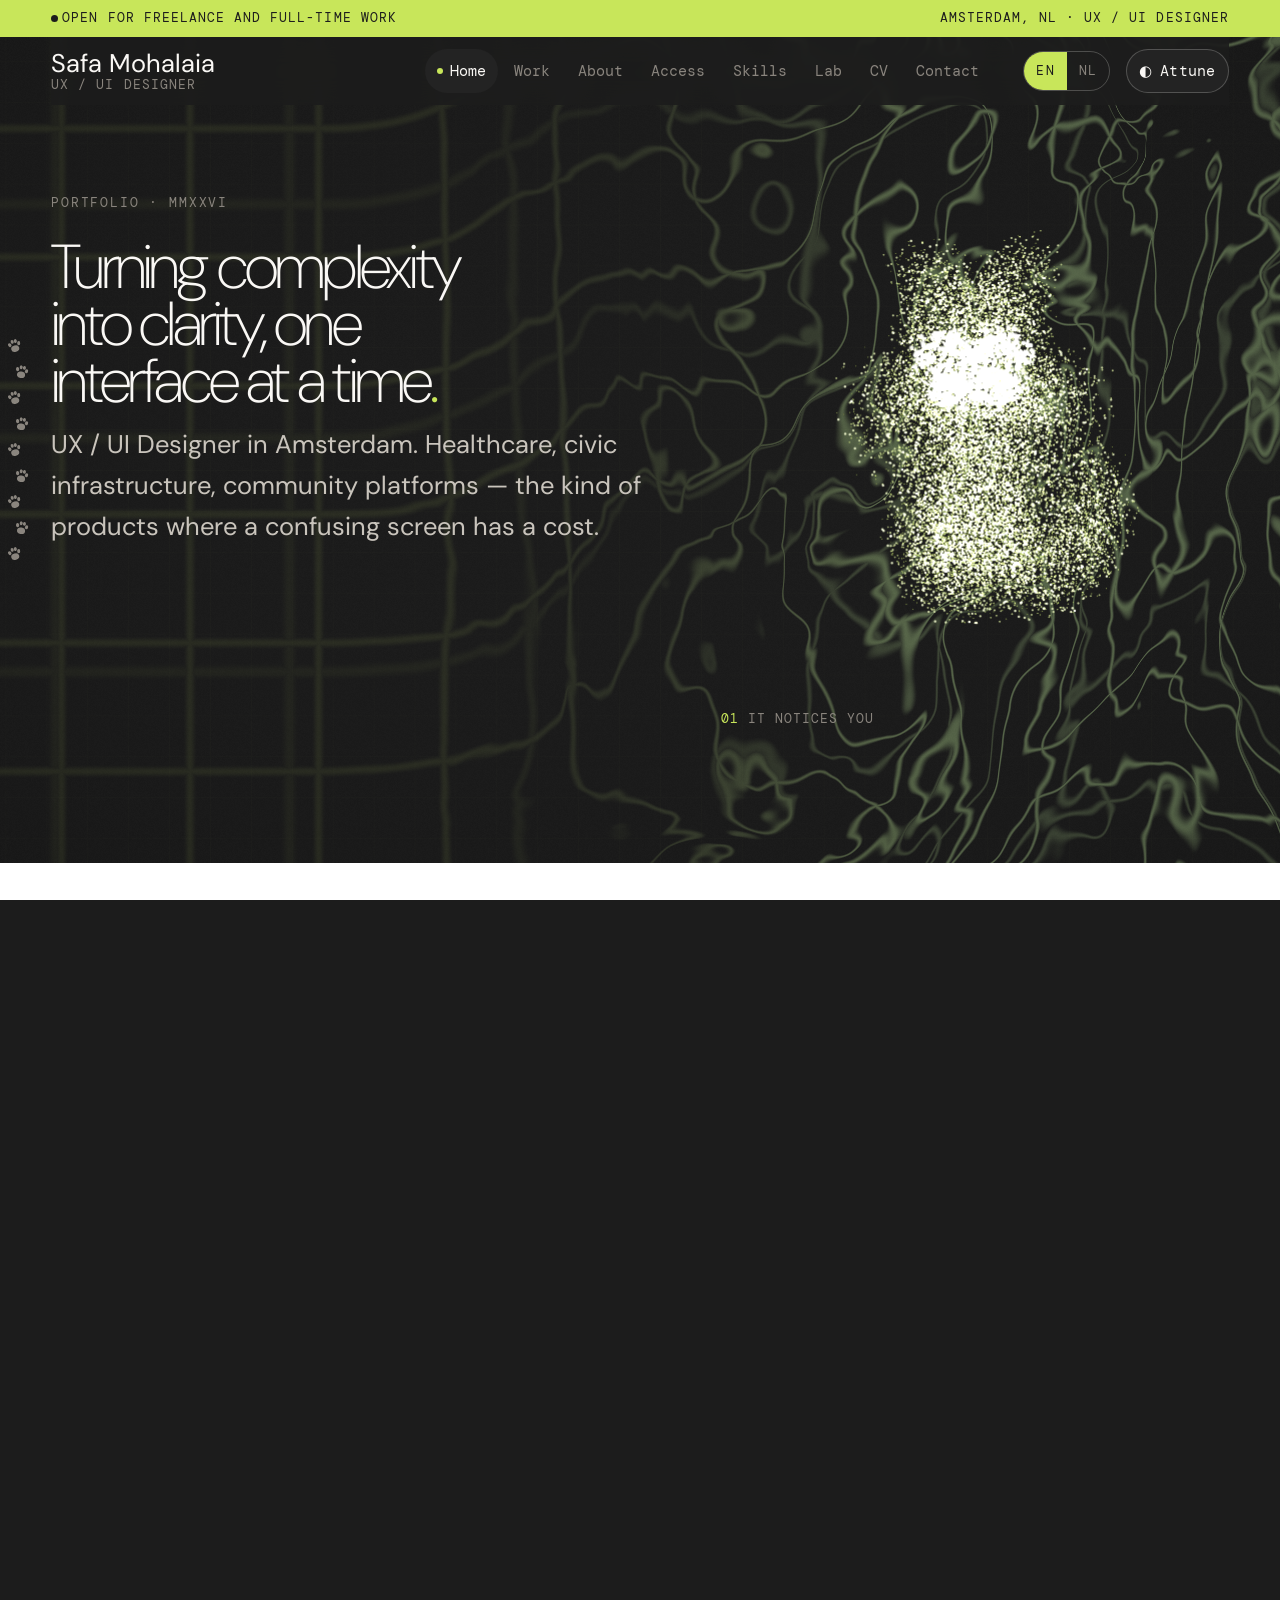
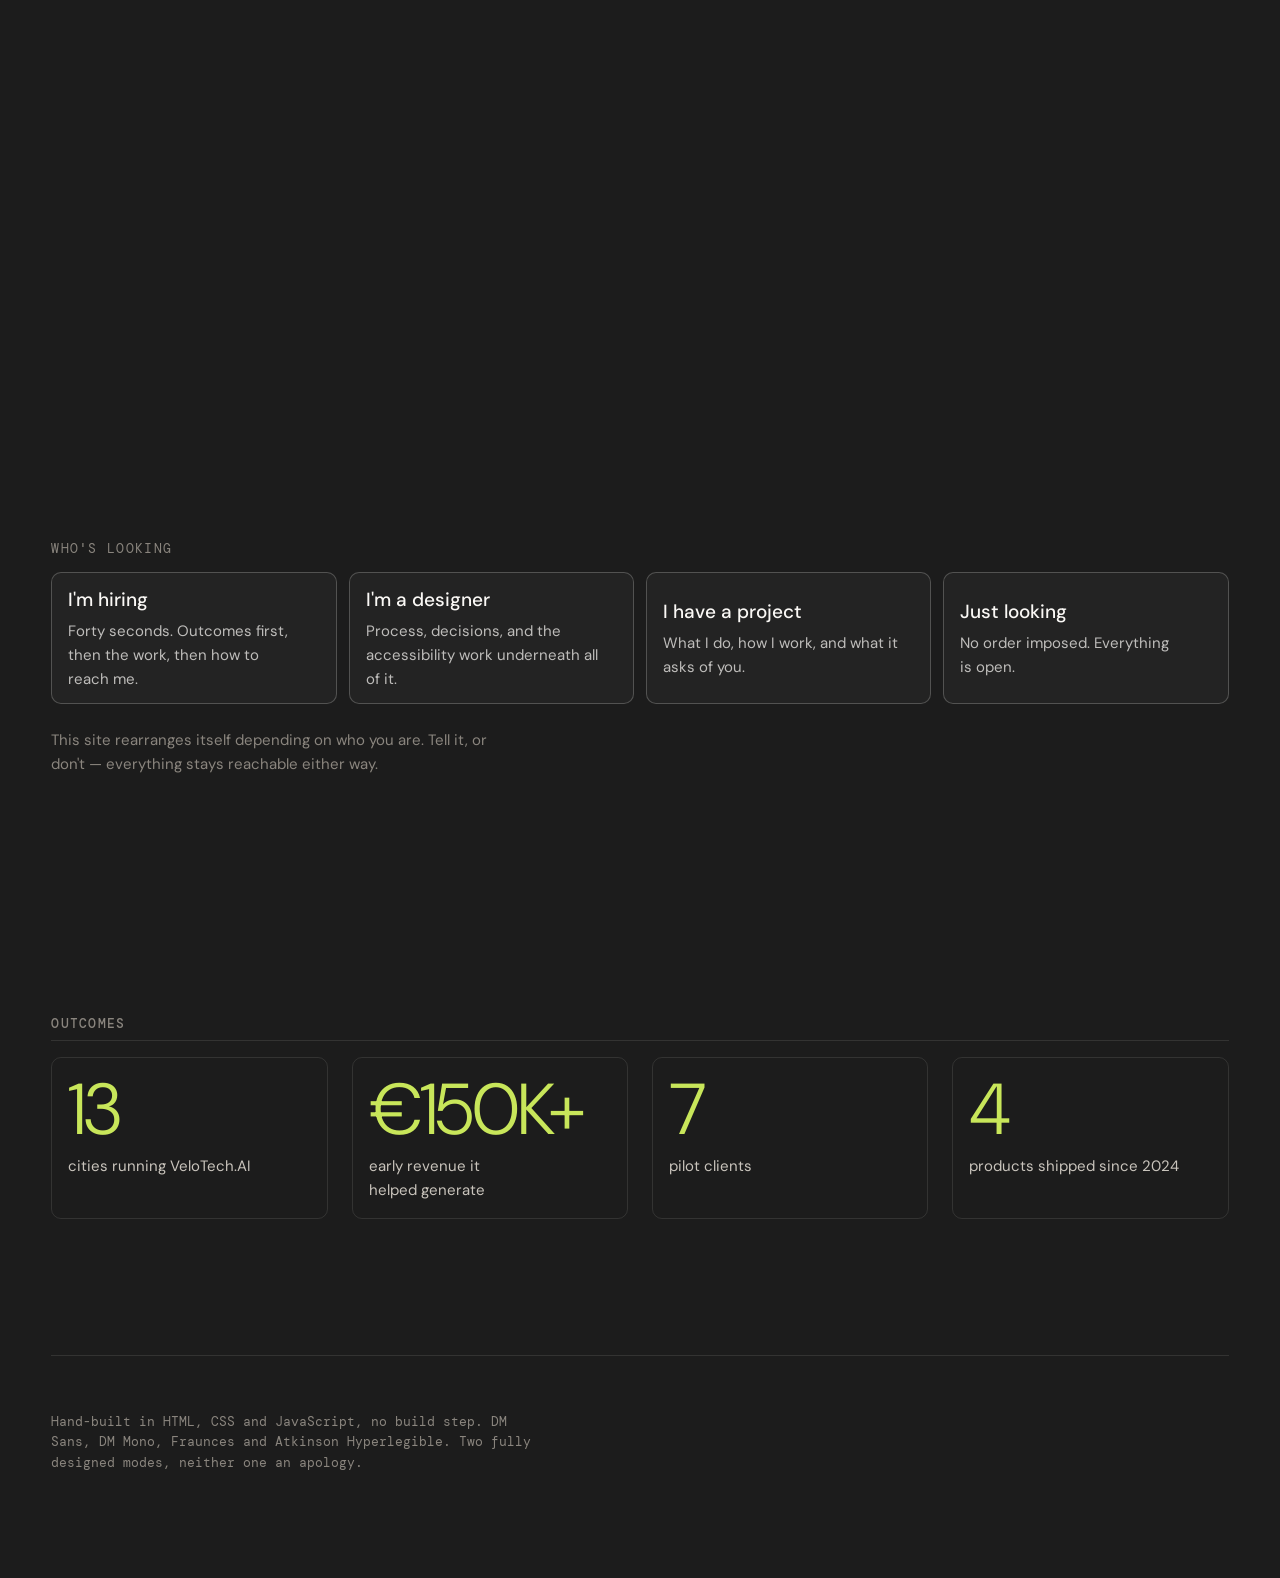
==== commit 4710c9aa: "Add a Lab of working instruments A lab of screenshots would be a second Work tab, and inventing expe" ====
--- a/index.html
+++ b/index.html
@@ -20,6 +20,7 @@
 <link rel="stylesheet" href="styles/layout.css">
 <link rel="stylesheet" href="styles/work.css">
 <link rel="stylesheet" href="styles/cv.css">
+<link rel="stylesheet" href="styles/lab.css">
 <link rel="stylesheet" href="styles/hover.css">
 <link rel="stylesheet" href="styles/cat.css">
 <link rel="stylesheet" href="styles/router.css">
--- a/styles/lab.css
+++ b/styles/lab.css
@@ -0,0 +1,102 @@
+/* =========================================================================
+   lab.css
+   ========================================================================= */
+
+/* The vision simulation is applied to the whole document. It sits on <body>
+   rather than <html> so that position: fixed children still resolve against
+   the viewport — a filter on an ancestor otherwise makes it a containing
+   block and the field, the badge and the panel all jump. */
+body { filter: var(--vision-filter, none); }
+
+.lab { display: grid; gap: var(--s-md); margin: var(--s-md) 0 0; padding: 0; list-style: none; }
+.lab > li { max-width: none; }
+
+.lab__card {
+  position: relative;
+  padding: var(--s-sm);
+  border: var(--rule);
+  border-radius: var(--radius-lg);
+  background: var(--surface);
+}
+.lab__meta { display: flex; align-items: baseline; gap: var(--s-2xs); margin: 0; font-size: var(--t-md); }
+.lab__n { font-family: var(--face-detail); font-size: var(--t-detail); color: var(--accent); }
+.lab__note { margin: var(--s-2xs) 0 var(--s-sm); font-size: var(--t-sm); color: var(--text-soft); }
+.lab__body { display: grid; gap: var(--s-xs); }
+
+.lab__choices { display: flex; flex-wrap: wrap; gap: var(--s-3xs); }
+.lab__chip {
+  min-height: 44px;
+  padding-inline: var(--s-xs);
+  border: var(--rule);
+  border-radius: var(--radius-pill);
+  font-family: var(--face-detail);
+  font-size: var(--t-sm);
+  color: var(--text-soft);
+}
+.lab__chip:hover { color: var(--text); border-color: var(--text-faint); }
+.lab__chip[aria-pressed="true"] { background: var(--accent); color: var(--accent-ink); border-color: var(--accent); }
+
+.lab__row { display: flex; flex-wrap: wrap; gap: var(--s-sm); }
+.lab__field {
+  display: grid;
+  gap: var(--s-3xs);
+  font-family: var(--face-detail);
+  font-size: var(--t-detail);
+  text-transform: uppercase;
+  letter-spacing: 0.08em;
+  color: var(--text-faint);
+}
+.lab__field input[type="color"] { width: 4.5rem; height: 2.5rem; padding: 0; border: var(--rule); background: none; }
+.lab__field input[type="range"] { width: 9rem; accent-color: var(--accent); }
+
+.lab__swatch {
+  display: grid;
+  place-items: center;
+  margin: 0;
+  padding: var(--s-md);
+  border-radius: var(--radius-md);
+  font-size: var(--t-lg);
+  max-width: none;
+}
+.lab__verdict {
+  margin: 0;
+  font-family: var(--face-detail);
+  font-size: var(--t-sm);
+  max-width: none;
+}
+/* The verdict is stated in words as well as colour, because a contrast tool
+   that signals only in colour is a joke at its own expense. */
+.lab__verdict[data-level="pass"] { color: var(--accent); }
+.lab__verdict[data-level="warn"] { color: var(--text); }
+.lab__verdict[data-level="fail"] { color: var(--text); text-decoration: underline; text-underline-offset: 0.25em; }
+
+.lab__canvas {
+  width: 100%;
+  aspect-ratio: 3 / 2;
+  background: var(--ground);
+  border: var(--rule);
+  border-radius: var(--radius-md);
+}
+
+/* While a simulation is running, say so — and make the way out of it the
+   same thing that says so. It is fixed to the viewport, so it is reachable
+   from anywhere on the page rather than only from the control you used. */
+.vision-banner {
+  position: fixed;
+  inset-block-end: max(var(--s-sm), env(safe-area-inset-bottom, 0px));
+  inset-inline-start: 50%;
+  translate: -50% 0;
+  z-index: var(--z-announce);
+  padding: var(--s-2xs) var(--s-sm);
+  border: none;
+  border-radius: var(--radius-pill);
+  background: var(--accent);
+  color: var(--accent-ink);
+  font-family: var(--face-detail);
+  font-size: var(--t-sm);
+  box-shadow: 0 6px 24px rgb(0 0 0 / 0.35);
+}
+.vision-banner::before { content: "\25C9  "; }
+.vision-banner:hover { filter: brightness(1.08); }
+
+@media print { .lab { display: none; } }
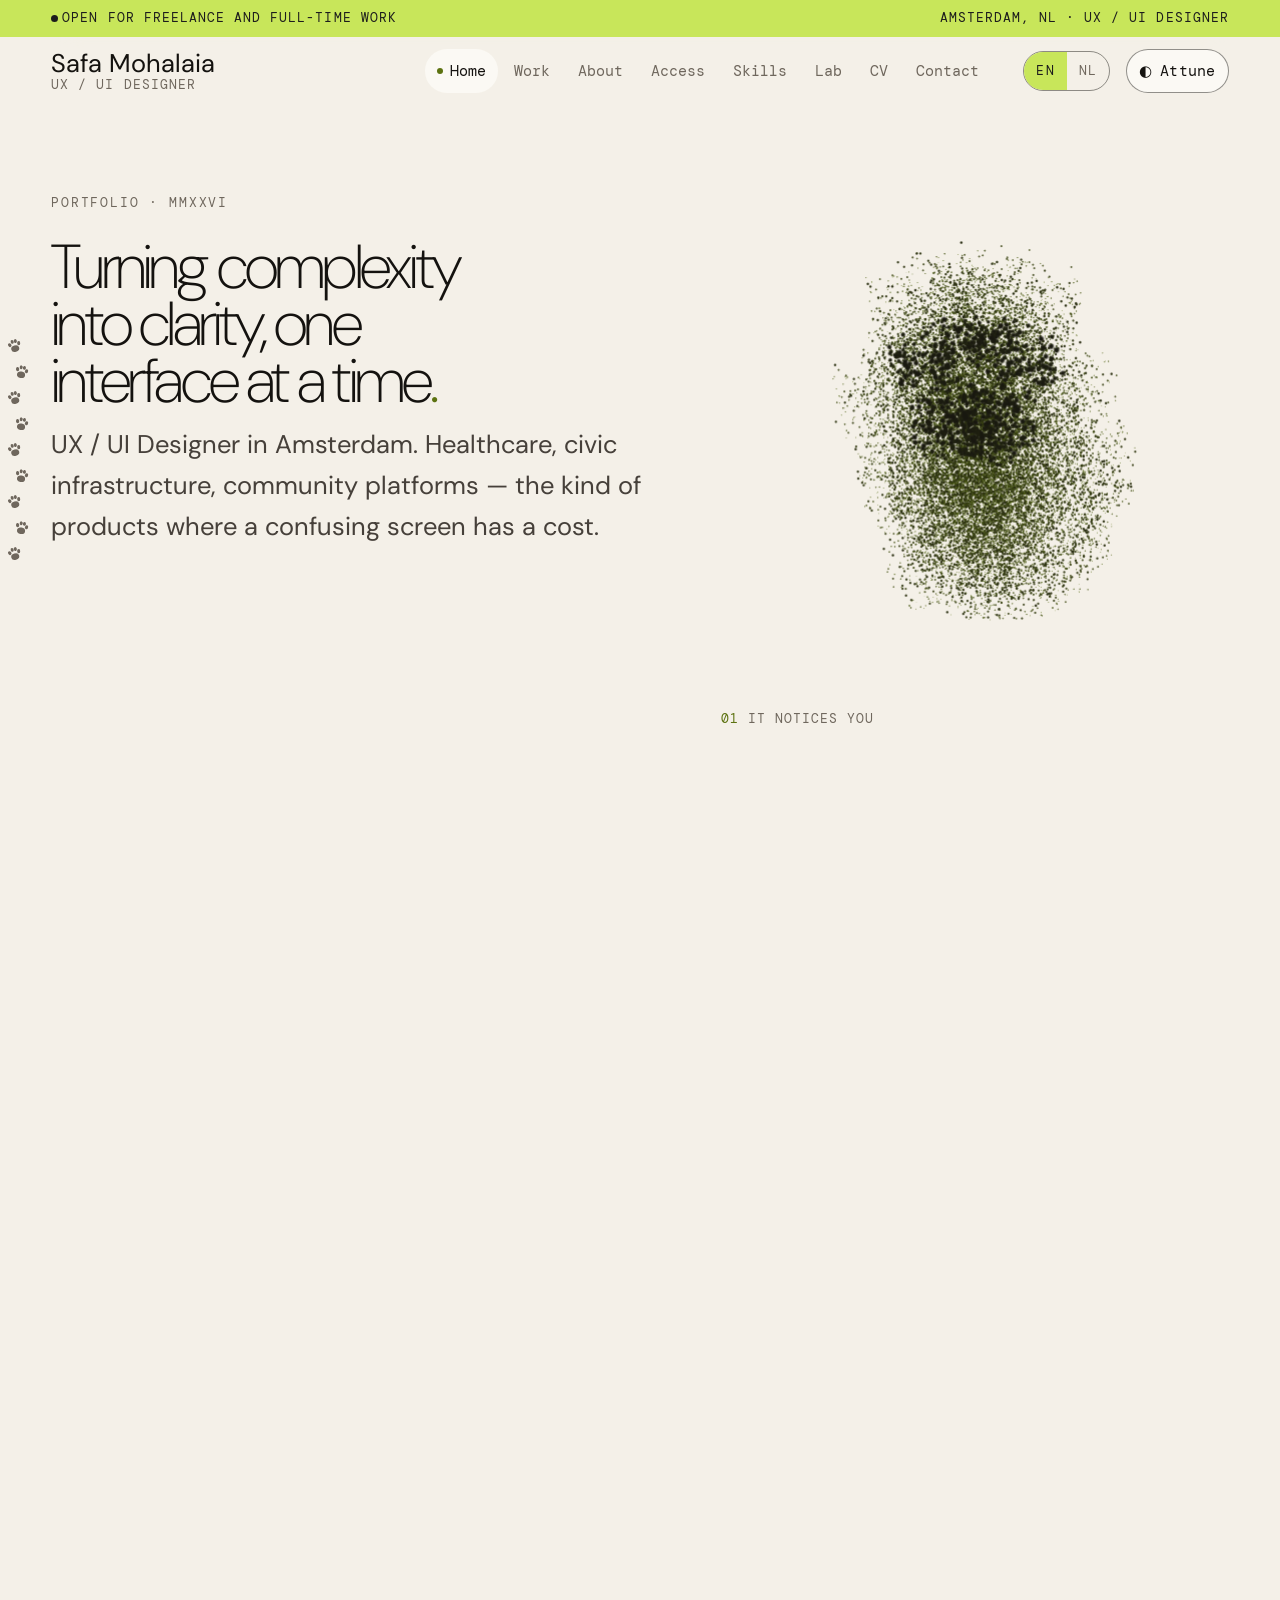
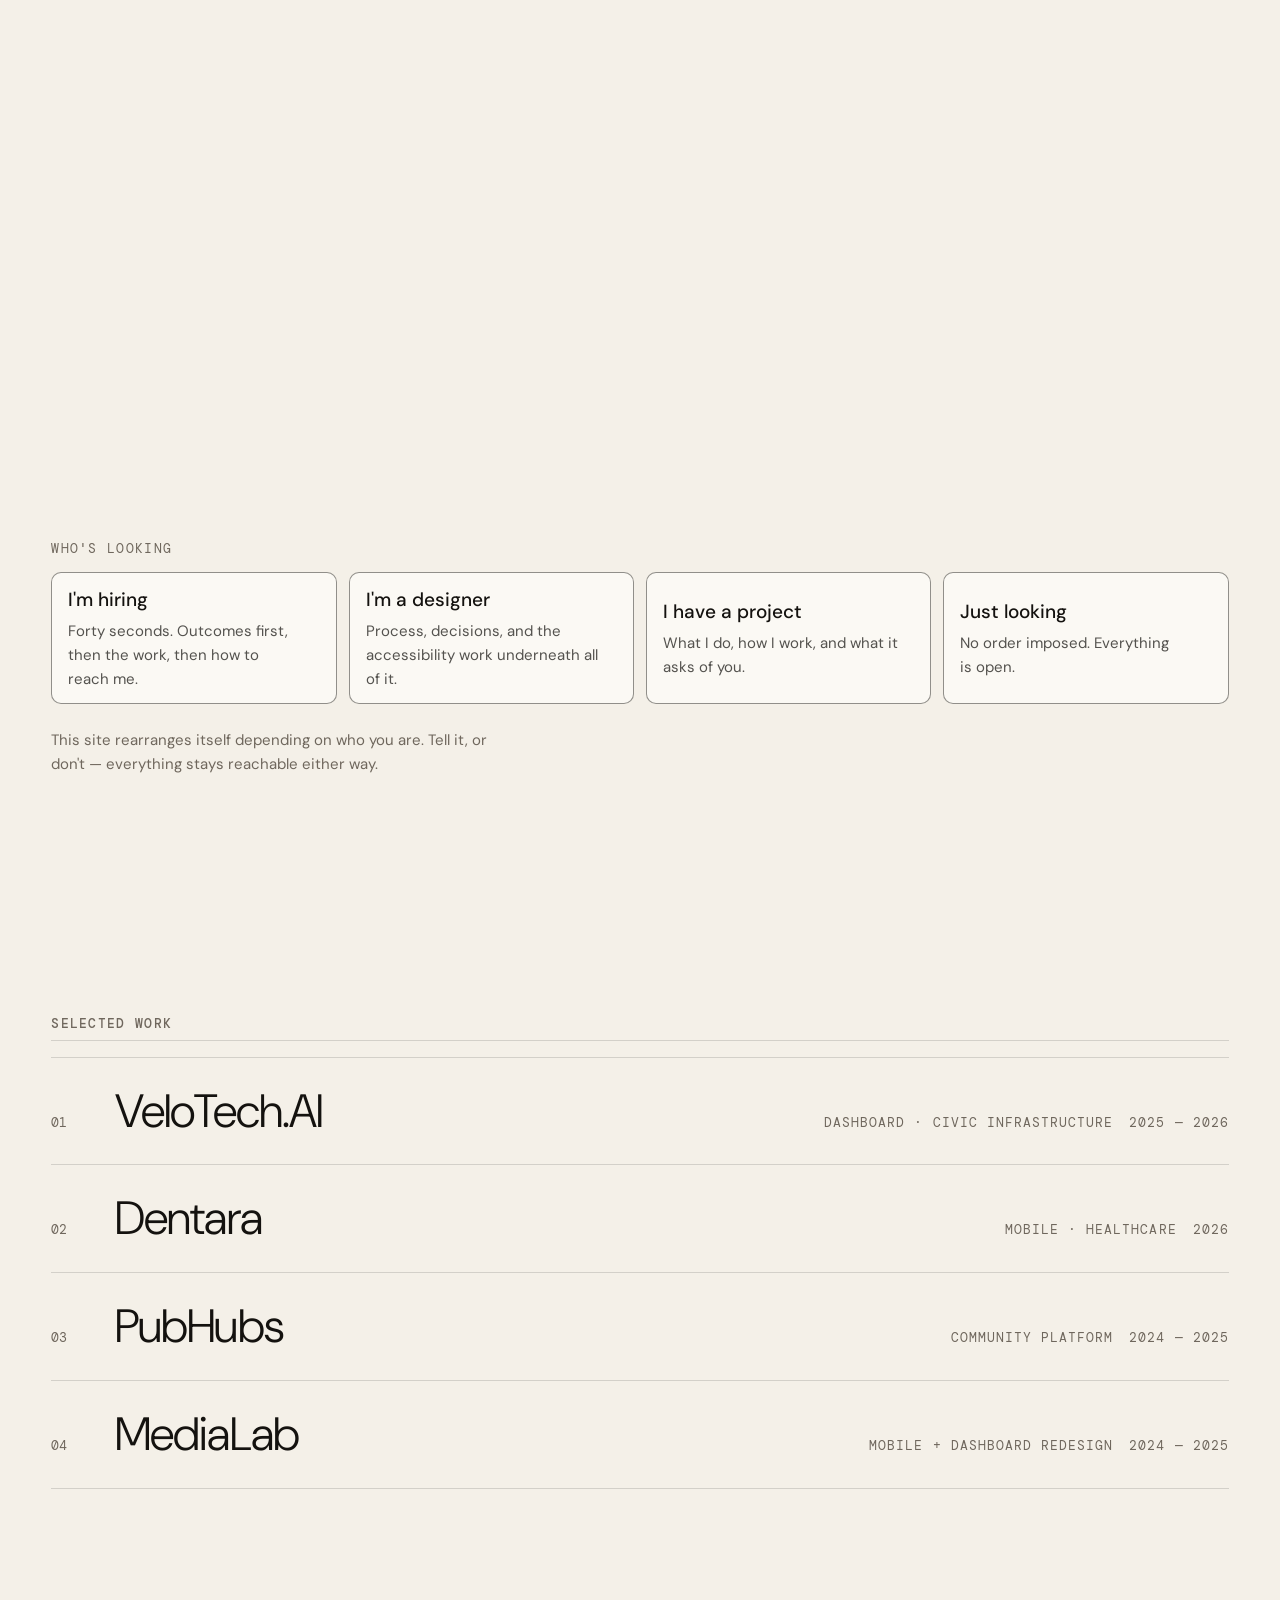
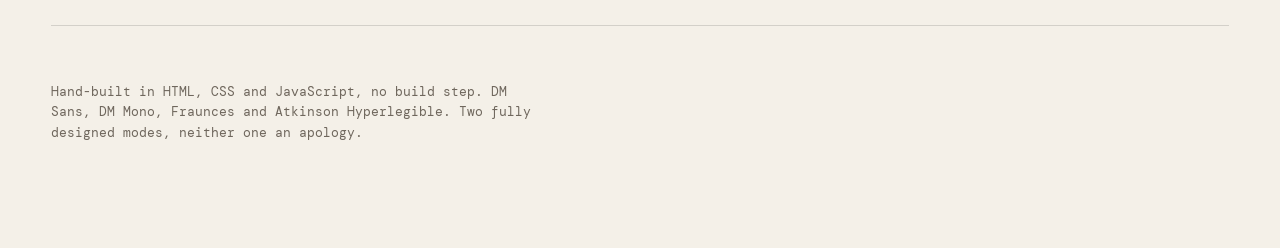
==== commit d284bb08: "Colour becomes its own axis, and every pairing is measured The site had a light palette already — we" ====
--- a/index.html
+++ b/index.html
@@ -1,5 +1,5 @@
 <!DOCTYPE html>
-<html lang="en" data-mode="full" data-audience="open">
+<html lang="en" data-theme="dark" data-mode="full" data-audience="open">
 <head>
 <meta charset="utf-8">
 <meta name="viewport" content="width=device-width, initial-scale=1, viewport-fit=cover">
@@ -30,11 +30,15 @@
 <link rel="stylesheet" href="styles/calm.css">
 
 <!-- Applied before first paint so nobody in calm mode ever sees one frame
-     of the thing they asked not to see. -->
+     of the thing they asked not to see — and nobody on a light desktop gets
+     a flash of near-black before the theme resolves. The attribute is on
+     <html> in the markup too, so a document with no JavaScript at all is
+     still a designed one rather than an unstyled one. -->
 <script>
   try {
     const s = JSON.parse(localStorage.getItem("afstemmen.v1") || "{}");
     const r = document.documentElement;
+    r.dataset.theme    = s.theme    || (matchMedia("(prefers-color-scheme: dark)").matches ? "dark" : "light");
     r.dataset.mode     = s.mode     || (matchMedia("(prefers-reduced-motion: reduce)").matches ? "calm" : "full");
     r.dataset.contrast = s.contrast || (matchMedia("(prefers-contrast: more)").matches ? "high" : "normal");
     r.dataset.reading  = s.reading  || "default";
--- a/styles/tokens.css
+++ b/styles/tokens.css
@@ -8,27 +8,69 @@
 
    The palette is Safa's own, taken from her live portfolio: #1C1C1C ground,
    #C8E65A lime, DM Sans and DM Mono. It is not replaced here. It is given a
-   second form — see the two mode blocks below.
+   second form — see the two theme blocks below.
+
+   COLOUR AND MODE ARE TWO AXES, NOT ONE.
+   They used to be one: "full" meant dark and moving, "calm" meant paper and
+   still, and a visitor who wanted the work to hold still could not have it
+   on her dark ground — nor could a visitor on a light desktop read this site
+   in daylight without also giving up the canvas. They are different
+   questions. [data-theme] now decides what colour everything is; [data-mode]
+   decides how it behaves and how it is set. All four combinations are
+   designed states, which is what the rest of this file's axes already
+   promised.
+
+   EVERY PAIRING IN HERE IS MEASURED, NOT ESTIMATED.
+   `node tools/contrast.mjs` reads this file, composites the translucent
+   rules over the grounds they actually sit on, and checks every pairing in
+   both themes at both contrast settings. It is how the three failures that
+   were shipping in here were found. If a value below carries a ratio, that
+   ratio came out of the tool.
    ========================================================================= */
 
 :root {
   /* ---------------------------------------------------------------------
      SEMANTIC COLOUR
-     Components never name a colour. They name a role, and the two mode
+     Components never name a colour. They name a role, and the two theme
      blocks below decide what that role looks like. This is the single
-     reason one set of components can carry two art directions.
+     reason one set of components can carry two palettes.
+
+     THE ACCENT IS THREE ROLES, NOT ONE.
+     The lime was a single token doing two incompatible jobs: a fill with
+     dark text on it, and a mark drawn on the page. On the dark ground one
+     value could do both, which is why it was never noticed. On paper it
+     cannot: #c8e65a is 12:1 against the ink sitting on it and 1.2:1
+     against the paper beside it, so the same token that makes a perfect
+     button makes an invisible active-tab dot. Hence:
+
+       --accent       the fill. The brand lime, in both themes.
+       --accent-ink   what sits ON that fill — never white.
+       --accent-text  the accent when it is the figure rather than the
+                      ground: link hovers, the tab dot, focus bars, the
+                      numeral beside a step. Clears 4.5:1 in both themes.
+
+     Everything below is the dark theme's value, so that a document with no
+     theme attribute at all is still the site people know.
      --------------------------------------------------------------------- */
   --ground: #1c1c1c;
   --surface: #232323;
   --text: #faf8f5;
   --text-soft: #c9c4bc;
-  --text-faint: #8a857e;
+  --text-faint: #948f87;
+  /* Three weights of line, and the difference between them is what they are
+     asked to prove. --line divides, --line-strong frames, and --edge is the
+     boundary of something you can press — the only one of the three that
+     carries a requirement, because WCAG 1.4.11 asks 3:1 of anything that
+     tells you where a control is. The old sheet drew buttons with
+     --line-strong at 2.0:1. */
   --line: rgba(250, 248, 245, 0.10);
   --line-strong: rgba(250, 248, 245, 0.22);
+  --edge: rgba(250, 248, 245, 0.35);
   --accent: #c8e65a;
   --accent-ink: #1c1c1c;     /* what sits ON the accent — never white */
-
-  /* The detail layer's own voice. Distinct from --accent in both modes so
+  --accent-text: #c8e65a;
+
+  /* The detail layer's own voice. Distinct from --accent in both themes so
      an annotation is never mistaken for emphasis. */
   --note: #8fd4e8;
   --note-soft: rgba(143, 212, 232, 0.12);
@@ -38,11 +80,23 @@
   /* ---------------------------------------------------------------------
      PROJECT COLOURS — one per case, carried from her own site. Each is a
      ground for its case, chosen from the work itself rather than assigned.
-     --------------------------------------------------------------------- */
-  --c-dentara:  #e8a598;   /* blush — the calm of the holistic practice */
-  --c-velotech: #2f5d8c;   /* municipal blue — the dashboard's own chrome */
-  --c-medialab: #f2d4b0;   /* sand — warm against that product's dark UI */
-  --c-pubhubs:  #4a6b8a;   /* slate — the community platform's quiet */
+
+     Each case has two values, because the colour does two jobs: it rules a
+     3px line across the top of a card, and it colours the project's name on
+     hover. A 3px line needs 3:1; a name needs 4.5:1. The blue that was doing
+     both was at 2.5:1 on the dark ground — the identity of a whole case,
+     invisible on the page it identified. The hue is the same in both
+     themes and at both jobs; only the lightness moves, toward whichever end
+     the ground is not.
+     --------------------------------------------------------------------- */
+  --c-dentara:      #e8a598;   /* blush — the calm of the holistic practice */
+  --c-dentara-ink:  #e8a598;
+  --c-velotech:     #4b739b;   /* municipal blue — the dashboard's own chrome */
+  --c-velotech-ink: #6e8eaf;
+  --c-medialab:     #f2d4b0;   /* sand — warm against that product's dark UI */
+  --c-medialab-ink: #f2d4b0;
+  --c-pubhubs:      #537390;   /* slate — the community platform's quiet */
+  --c-pubhubs-ink:  #748ea5;
 
   /* ---------------------------------------------------------------------
      TYPE
@@ -109,6 +163,7 @@
 
   --rule:     1px solid var(--line);
   --rule-strong: 1px solid var(--line-strong);
+  --rule-edge:   1px solid var(--edge);
 
   --radius-sm: 4px;
   --radius-md: 10px;
@@ -120,25 +175,103 @@
 }
 
 /* =========================================================================
-   MODE: full — the screen object
-   Her own world: near-black ground, lime, DM Sans, a live field behind
-   everything. This is the mode a visitor arrives in unless their device
-   has already asked for less.
-   ========================================================================= */
-[data-mode="full"] {
+   THEME: dark — her ground
+   Near-black, lime, warm off-white. The site people know, and what a
+   document with no theme attribute falls back to.
+   ========================================================================= */
+[data-theme="dark"] {
+  color-scheme: dark;
+
   --ground: #1c1c1c;
   --surface: #232323;
   --text: #faf8f5;
-  --text-soft: #c9c4bc;   /* 10.4:1 — secondary, still comfortably readable */
-  --text-faint: #8a857e;  /*  4.7:1 — metadata only, never below 15px */
+  --text-soft: #c9c4bc;   /* 9.8:1 — secondary, still comfortably readable */
+  /* 5.3:1 on --ground AND 4.9:1 on --surface. It was #8a857e, measured only
+     against the ground at 4.7:1 — but nearly every faint label on this site
+     sits on a card, where --surface is lighter and the same colour falls to
+     4.29:1. The site's own live audit caught it on five pages. A token has
+     to clear its threshold on every ground it is actually used on, not the
+     one it was designed against. */
+  --text-faint: #948f87;
   --line: rgba(250, 248, 245, 0.10);
   --line-strong: rgba(250, 248, 245, 0.22);
+  --edge: rgba(250, 248, 245, 0.35);   /* 3.1:1 on both grounds */
   --accent: #c8e65a;      /* 12.1:1 on ground */
   --accent-ink: #1c1c1c;
-  --note: #8fd4e8;        /* 9.6:1 */
+  --accent-text: #c8e65a; /* on this ground the fill and the mark can be one colour */
+  --note: #8fd4e8;        /* 10.3:1 */
   --note-soft: rgba(143, 212, 232, 0.10);
   --focus: #c8e65a;
 
+  /* The two blues had to come up off the ground to be seen on it; the two
+     warm colours were already clear of it and are untouched. */
+  --c-dentara:      #e8a598;   /* 8.3:1 / 7.7:1 — unchanged */
+  --c-dentara-ink:  #e8a598;
+  --c-velotech:     #4b739b;   /* was #2f5d8c: 2.5:1, a rule you could not see */
+  --c-velotech-ink: #6e8eaf;   /* 5.0:1 / 4.6:1 as the project's name */
+  --c-medialab:     #f2d4b0;   /* 12.0:1 / 11.1:1 — unchanged */
+  --c-medialab-ink: #f2d4b0;
+  --c-pubhubs:      #537390;   /* was #4a6b8a: 3.1:1, under the line for a mark */
+  --c-pubhubs-ink:  #748ea5;   /* 5.0:1 / 4.6:1 */
+}
+
+/* =========================================================================
+   THEME: light — her ground in daylight
+   Warm paper rather than white: pure white under a near-black headline
+   reads as glare, and the warmth costs nothing in ratio. This palette
+   began as calm mode's paper and is now available to either mode, which
+   is the whole point of pulling the two axes apart.
+
+   The lime survives the inversion because it is the one thing that should
+   be recognisable in both. It survives as a FILL — a lime pill with her
+   near-black on it, exactly as on the dark ground. What cannot survive is
+   the lime as a mark: at 1.2:1 against paper it is a highlighter drawn on
+   a highlighter. --accent-text carries that job down to #5c7210, which is
+   the same hue with the light taken out of it.
+   ========================================================================= */
+[data-theme="light"] {
+  color-scheme: light;
+
+  --ground: #f4f0e8;       /* warm paper. 16.5:1 under the text */
+  --surface: #fbf9f4;      /* cards lift off the paper rather than sink into it */
+  --text: #14120f;
+  --text-soft: #46403a;    /*  9.0:1 */
+  --text-faint: #6f675d;   /*  4.9:1 — raised from the dark theme's faint,
+                               because light grounds hide low-contrast text
+                               far more readily than dark ones do */
+  --line: rgba(20, 18, 15, 0.14);
+  --line-strong: rgba(20, 18, 15, 0.42);
+  --edge: rgba(20, 18, 15, 0.46);      /* 3.0:1 on paper, 3.1:1 on a card */
+  --accent: #c8e65a;       /* the same lime, and still a fill */
+  --accent-ink: #1c1c1c;   /* 12.1:1 on it — the pill is legible on paper */
+  --accent-text: #5c7210;  /* 4.8:1 on paper, 5.2:1 on a card. The old value
+                              was #6f8a12, documented in this file as 4.9:1
+                              and measuring 3.5:1 — it had never been run. */
+  --note: #1e5670;         /* 7.1:1 */
+  --note-soft: rgba(30, 86, 112, 0.07);
+  --focus: #1b6ef3;        /* 4.0:1 on paper, and 3.3:1 against the lime pill
+                              it has to be visible on top of */
+
+  /* The same four hues, dropped instead of lifted. Blush and sand were
+     1.8:1 and 1.3:1 on paper — decoration that vanished; the two blues were
+     already dark enough to keep. */
+  --c-dentara:      #ad7b72;   /* 3.2:1 as a rule */
+  --c-dentara-ink:  #8a625b;   /* 4.6:1 as a name */
+  --c-velotech:     #2f5d8c;   /* 6.0:1 — the true municipal blue, at last */
+  --c-velotech-ink: #2f5d8c;
+  --c-medialab:     #97846e;   /* 3.2:1 */
+  --c-medialab-ink: #796a58;   /* 4.6:1 */
+  --c-pubhubs:      #4a6b8a;   /* 4.9:1 */
+  --c-pubhubs-ink:  #4a6b8a;
+}
+
+/* =========================================================================
+   MODE: full — the screen object
+   Motion, the live canvas, the grotesk. Says nothing about colour any
+   more: this is a visitor in full mode on paper, or in calm mode on her
+   dark ground, and both are now sentences the site can say.
+   ========================================================================= */
+[data-mode="full"] {
   --motion-scale: 1;
   --section-rhythm: var(--s-3xl);
   --display-wonk: 0;
@@ -147,30 +280,11 @@
 
 /* =========================================================================
    MODE: calm — the printed object
-   Not full mode with the effects stripped out. The same work, set as print:
-   warm paper, ink, a serif display face that only exists here, hairline
-   rules instead of glow, numbered sections, nothing moving.
-
-   The lime survives the inversion — darkened to #6f8a12 so it still passes
-   on paper — because it is the one thing that should be recognisable in
-   both. Both objects are signed. Neither is an apology for the other.
+   Not full mode with the effects stripped out. The same work, set as
+   print: a serif display face that only exists here, hairline rules
+   instead of glow, numbered sections, nothing moving.
    ========================================================================= */
 [data-mode="calm"] {
-  --ground: #f4f0e8;       /* warm paper. Pure white on pure black reads as */
-  --surface: #fbf9f4;      /* glare; warm neutrals keep the ratio and lose  */
-  --text: #14120f;         /* the sting. 16.1:1 */
-  --text-soft: #46403a;    /*  7.4:1 */
-  --text-faint: #6f675d;   /*  5.4:1 — raised from the dark mode's faint,   */
-                           /*  because light grounds hide low-contrast text */
-                           /*  far more readily than dark ones do           */
-  --line: rgba(20, 18, 15, 0.14);
-  --line-strong: rgba(20, 18, 15, 0.42);
-  --accent: #6f8a12;       /* the lime, taken down until it passes on paper: 4.9:1 */
-  --accent-ink: #f4f0e8;
-  --note: #1e5670;         /* 7.3:1 */
-  --note-soft: rgba(30, 86, 112, 0.07);
-  --focus: #1b6ef3;
-
   /* Fraunces appears only here. Calm mode is not a setting, it is a second
      piece of design work, and it gets its own display voice. */
   --face-display: "Fraunces", "Iowan Old Style", Georgia, serif;
@@ -184,8 +298,9 @@
 
 /* =========================================================================
    PREFERENCE OVERLAYS — independent axes that compose. A visitor can be in
-   calm mode, at the largest text, in high contrast, reading Atkinson, in
-   Dutch, all at once, and every combination is a designed state.
+   calm mode, on paper, at the largest text, in high contrast, reading
+   Atkinson, in Dutch, all at once, and every combination is a designed
+   state.
    ========================================================================= */
 
 [data-reading="legible"] {
@@ -197,10 +312,11 @@
 [data-textsize="large"]  { font-size: 112.5%; }
 [data-textsize="larger"] { font-size: 125%; --measure: 54ch; }
 
-/* High contrast, per mode: pushing every pairing past 7:1 means something
+/* High contrast, per theme: pushing every pairing past 7:1 means something
    different on ink than it does on paper, so it is written twice rather
-   than once badly. */
-[data-mode="full"][data-contrast="high"] {
+   than once badly. These used to hang off [data-mode], which is why asking
+   for high contrast also decided what colour the page was. */
+[data-theme="dark"][data-contrast="high"] {
   --ground: #000000;
   --surface: #0d0d0d;
   --text: #ffffff;
@@ -208,10 +324,23 @@
   --text-faint: #bdbdbd;   /* 11.6:1 — no longer "faint", by design */
   --line: rgba(255, 255, 255, 0.34);
   --line-strong: rgba(255, 255, 255, 0.62);
+  --edge: rgba(255, 255, 255, 0.62);   /* 7.9:1 */
   --accent: #d8f56a;
+  --accent-ink: #000000;
+  --accent-text: #d8f56a;  /* 15.9:1 */
   --note: #a8e4f5;
-}
-[data-mode="calm"][data-contrast="high"] {
+  --focus: #d8f56a;
+
+  --c-dentara:      #e8a598;   /* 7.3:1 — already past the bar on black */
+  --c-dentara-ink:  #e8a598;
+  --c-velotech:     #587da2;   /* 4.6:1 as a rule */
+  --c-velotech-ink: #839eba;   /* 7.1:1 as a name */
+  --c-medialab:     #f2d4b0;
+  --c-medialab-ink: #f2d4b0;
+  --c-pubhubs:      #607d98;   /* 4.6:1 */
+  --c-pubhubs-ink:  #889eb2;   /* 7.1:1 */
+}
+[data-theme="light"][data-contrast="high"] {
   --ground: #ffffff;
   --surface: #ffffff;
   --text: #000000;
@@ -219,6 +348,26 @@
   --text-faint: #3d3d3d;   /* 10.9:1 */
   --line: rgba(0, 0, 0, 0.38);
   --line-strong: rgba(0, 0, 0, 0.72);
-  --accent: #4e6300;       /* 7.4:1 — AAA on white */
+  --edge: rgba(0, 0, 0, 0.72);         /* 9.2:1 */
+  /* The fill stays a lime a highlighter would recognise, and takes black
+     rather than her near-black: 17.2:1 on it. The previous value here put
+     #4e6300 in --accent, which was both the fill and the mark — so the
+     mark was AAA and the pill was dark olive under near-black text at
+     2:1. Splitting the roles is what makes high contrast survivable on
+     paper without losing the brand. */
+  --accent: #d8f56a;
+  --accent-ink: #000000;
+  --accent-text: #455800;  /* 7.9:1 — the old #4e6300 measured 6.8, not the
+                              7.4 written beside it */
   --note: #10405a;
-}
+  --focus: #0a46b8;        /* 8.1:1 on white, 6.7:1 on the lime it lands on */
+
+  --c-dentara:      #986c64;   /* 4.6:1 */
+  --c-dentara-ink:  #72514b;   /* 7.1:1 */
+  --c-velotech:     #2f5d8c;   /* 6.8:1 */
+  --c-velotech-ink: #2e5b8a;   /* 7.0:1 */
+  --c-medialab:     #857460;   /* 4.6:1 */
+  --c-medialab-ink: #635748;   /* 7.1:1 */
+  --c-pubhubs:      #4a6b8a;   /* 5.7:1 */
+  --c-pubhubs-ink:  #3f5b76;   /* 7.1:1 */
+}
--- a/styles/base.css
+++ b/styles/base.css
@@ -63,7 +63,7 @@
   transition: text-decoration-color var(--dur-quick) var(--ease-out),
               color var(--dur-quick) var(--ease-out);
 }
-a:hover { text-decoration-color: currentColor; color: var(--accent); }
+a:hover { text-decoration-color: currentColor; color: var(--accent-text); }
 
 /* -------------------------------------------------------------------------
    FOCUS
--- a/styles/layout.css
+++ b/styles/layout.css
@@ -80,7 +80,7 @@
   height: 100%;
   padding: var(--s-xs) var(--s-sm);
   text-align: start;
-  border: var(--rule-strong);
+  border: var(--rule-edge);
   border-radius: var(--radius-md);
   background: var(--surface);
   transition: transform var(--dur-quick) var(--ease-out),
@@ -206,7 +206,7 @@
   font-weight: 300;
   letter-spacing: -0.03em;
   line-height: 1;
-  color: var(--accent);
+  color: var(--accent-text);
 }
 .outcome__label {
   display: block;
@@ -239,7 +239,7 @@
 .case__section p { font-size: var(--t-sm); color: var(--text-soft); }
 /* The result is the one that gets the accent, because it is the one a
    client is actually buying. */
-.case__section[data-key="result"] h4 { color: var(--accent); }
+.case__section[data-key="result"] h4 { color: var(--accent-text); }
 .case__section[data-key="result"] p { color: var(--text); }
 
 .shots {
@@ -326,7 +326,7 @@
 .findings__value {
   font-family: var(--face-detail);
   font-size: var(--t-sm);
-  color: var(--accent);
+  color: var(--accent-text);
 }
 .findings p { margin: 0; font-size: var(--t-sm); color: var(--text-soft); }
 
@@ -408,7 +408,7 @@
   color: var(--text-faint);
   margin-block-end: var(--s-md);
 }
-.steps__n { color: var(--accent); font-family: var(--face-detail); font-size: 0.6em; }
+.steps__n { color: var(--accent-text); font-family: var(--face-detail); font-size: 0.6em; }
 
 
 /* On a phone the second half of the banner is the same two facts the header
@@ -417,3 +417,81 @@
   .banner > span:last-child { display: none; }
   .banner { justify-content: flex-start; }
 }
+
+/* =========================================================================
+   SELECTED WORK INDEX
+   The four projects as type. Replaced a row of business metrics that were
+   the product's numbers rather than hers, and that asked a visitor to be
+   impressed before they had seen anything.
+   ========================================================================= */
+.index { margin: 0; padding: 0; list-style: none; border-block-start: var(--rule); }
+.index > li { max-width: none; border-block-end: var(--rule); }
+
+.index__row {
+  display: grid;
+  grid-template-columns: 3rem minmax(0, 1fr) auto auto;
+  align-items: baseline;
+  gap: var(--s-sm);
+  padding-block: var(--s-sm);
+  text-decoration: none;
+  transition: color var(--dur-quick) var(--ease-out);
+}
+.index__n {
+  font-family: var(--face-detail);
+  font-size: var(--t-detail);
+  color: var(--text-faint);
+}
+.index__name {
+  font-size: clamp(1.6rem, 1rem + 2.4vw, 3rem);
+  font-weight: 300;
+  letter-spacing: -0.02em;
+  /* The line takes its own case colour as you arrive on it, so the four are
+     told apart by something other than their names. */
+  transition: color var(--dur-quick) var(--ease-out);
+}
+.index__meta, .index__year {
+  font-family: var(--face-detail);
+  font-size: var(--t-detail);
+  text-transform: uppercase;
+  letter-spacing: 0.08em;
+  color: var(--text-faint);
+}
+
+@media (hover: hover) {
+  .index__row:hover .index__name { color: var(--case-ink, var(--accent-text)); }
+  .index__row:hover .index__n { color: var(--case-ink, var(--accent-text)); }
+}
+.index__row:focus-visible .index__name { color: var(--case-ink, var(--accent-text)); }
+
+/* The cover, riding the pointer. Decoration: every row is already a complete
+   link, and deleting this would lose nothing but the pleasure. */
+.index__preview {
+  position: fixed;
+  inset-block-start: 0;
+  inset-inline-start: 0;
+  z-index: var(--z-detail);
+  width: min(22rem, 28vw);
+  margin: 0;
+  pointer-events: none;
+  opacity: 0;
+  scale: 0.94;
+  transition: opacity var(--dur-quick) var(--ease-out), scale var(--dur-calm) var(--ease-out);
+}
+.index__preview[data-on="true"] { opacity: 1; scale: 1; }
+.index__preview img {
+  width: 100%;
+  height: auto;
+  border-radius: var(--radius-md);
+  border: var(--rule-strong);
+  background: var(--surface);
+  box-shadow: 0 18px 50px rgb(0 0 0 / 0.45);
+}
+
+/* No pointer, no preview — and print has no pointer either. */
+@media (hover: none) { .index__preview { display: none; } }
+[data-mode="calm"] .index__preview { display: none; }
+
+@media (max-width: 46rem) {
+  .index__row { grid-template-columns: 2.25rem minmax(0, 1fr); row-gap: var(--s-3xs); }
+  .index__meta, .index__year { grid-column: 2; }
+}
--- a/styles/work.css
+++ b/styles/work.css
@@ -48,7 +48,7 @@
    as a stray character rather than as a divider. */
 .case-card .project__meta { display: grid; gap: 0; }
 .case-card .project__meta > span + span::before { content: none; }
-.case-card .project__meta > span:first-child { color: var(--case, var(--accent)); }
+.case-card .project__meta > span:first-child { color: var(--case-ink, var(--accent-text)); }
 
 /* The heading holds the only link; this stretches its hit area over the whole
    card, so a pointer gets the card and a screen reader gets one clean link. */
@@ -64,14 +64,14 @@
   font-family: var(--face-detail);
   font-size: var(--t-detail);
   letter-spacing: 0.06em;
-  color: var(--accent);
+  color: var(--accent-text);
 }
 
 /* A colour bar per case, so the four are told apart before they are read.
    It is a border rather than a pseudo-element: ::after is already the hover
    sweep and ::before the spotlight, and the later stylesheet was silently
    winning — the bar never rendered at all. */
-.case-card { border-block-start: 3px solid var(--case, var(--accent)); }
+.case-card { border-block-start: 3px solid var(--case, var(--accent-text)); }
 
 /* =========================================================================
    A CASE
@@ -82,7 +82,7 @@
   font-size: var(--t-sm);
   text-decoration: none;
 }
-.case__back a:hover { color: var(--accent); }
+.case__back a:hover { color: var(--accent-text); }
 
 .case__title {
   font-size: var(--t-xl);
@@ -90,7 +90,7 @@
   /* The case colour, as a rule under the title rather than as the type
      colour: several of the four do not carry text at any size. */
   padding-block-end: var(--s-xs);
-  border-block-end: 3px solid var(--case, var(--accent));
+  border-block-end: 3px solid var(--case, var(--accent-text));
 }
 
 .case__facts {
@@ -140,7 +140,7 @@
   color: var(--text-faint);
 }
 .case__next-name { font-size: var(--t-lg); font-family: var(--face-display); }
-.case__next a:hover .case__next-name { color: var(--accent); }
+.case__next a:hover .case__next-name { color: var(--accent-text); }
 
 /* The morph between a card's cover and the case hero. Both carry the same
    view-transition-name, so the browser tweens the real element rather than
@@ -199,13 +199,13 @@
   place-items: center;
   width: 44px;                          /* fingertip, not the 24px minimum */
   height: 44px;
-  border: var(--rule);
+  border: var(--rule-edge);
   border-radius: 50%;
   color: var(--text-soft);
   transition: color var(--dur-quick) var(--ease-out),
               border-color var(--dur-quick) var(--ease-out);
 }
-.screens__arrow:hover { color: var(--accent); border-color: var(--accent); }
+.screens__arrow:hover { color: var(--accent-text); border-color: var(--accent-text); }
 
 .screens__scroll {
   min-width: 0;
--- a/styles/cv.css
+++ b/styles/cv.css
@@ -95,21 +95,62 @@
   .site-head, .banner, .site-foot, .paws, .cursor-badge, #field,
   #attune-root, .attune, .attune__scrim, .cv__hint, .skip { display: none !important; }
 
-  :root, [data-mode="full"], [data-mode="calm"] {
+  /* Paper has one palette, and it is not the screen's. The selector is
+     written to outrank every theme and contrast block in tokens.css rather
+     than to match them: it listed the two modes before, which had exactly
+     the same specificity as [data-theme][data-contrast] and lost to it —
+     so a visitor who had asked for high contrast printed --text: #ffffff
+     onto white paper. Their CV came out of the printer blank. Attribute
+     selectors are cheap and a blank page is not. */
+  :root, :root[data-theme], :root[data-theme][data-contrast] {
     --ground: #fff; --surface: #fff;
     --text: #000; --text-soft: #222; --text-faint: #444;
     --line: rgba(0,0,0,0.25); --line-strong: rgba(0,0,0,0.6);
-    --accent: #000; --accent-ink: #fff;
+    --edge: rgba(0,0,0,0.6);
+    --accent: #000; --accent-ink: #fff; --accent-text: #000;
+    --c-dentara: #000; --c-dentara-ink: #000;
+    --c-velotech: #000; --c-velotech-ink: #000;
+    --c-medialab: #000; --c-medialab-ink: #000;
+    --c-pubhubs: #000; --c-pubhubs-ink: #000;
+
+    /* The type and space scales are redeclared in points, not just the
+       colours. Setting `body { font-size }` alone changed nothing below it:
+       every size on this sheet comes from a rem-based token, so the notes
+       and dates went on printing at their screen size — 15px of secondary
+       text under 9.8pt of primary — and the CV ran onto a second page. On
+       paper the scale is absolute, so it is written in the unit paper uses. */
+    --t-lg:     15pt;
+    --t-md:     11pt;
+    --t-body:   9.4pt;
+    --t-sm:     8.4pt;
+    --t-detail: 7.6pt;
+
+    --s-3xs: 1pt;  --s-2xs: 2.5pt; --s-xs: 4pt;
+    --s-sm:  6pt;  --s-md:  8pt;   --s-lg: 10pt;
   }
   html, body { background: #fff !important; color: #000 !important; }
-  body { font-size: 9.8pt; line-height: 1.34; }
+  body { font-size: 9.4pt; line-height: 1.32; }
 
   #view, main, .rail { width: auto; margin: 0; padding: 0; }
   .cv { border: none; padding: 0; background: none; }
-  .cv__name { font-size: 18pt; }
-  .cv__head { padding-block-end: 6pt; }
-  .cv__block { padding-block: 5pt; }
-  .cv__list, .cv__skills { gap: 6pt; }
+  .cv__name { font-size: 16pt; }
+  .cv__head { padding-block-end: 5pt; }
+  .cv__block { padding-block: 4pt; }
+  .cv__list, .cv__skills { gap: 5pt; }
+
+  /* The label gutter is 9rem on screen, where it sits in a column of white
+     space anyway. On paper that width is taken from the only column that
+     wraps: shrinking it to the width of the longest label — EXPERIENCE —
+     gives every note line about 90 more characters of room, and each line
+     that stops wrapping is a line the page does not have to find. */
+  .cv__block { grid-template-columns: 5.5rem minmax(0, 1fr); gap: 8pt; }
+
+  /* The gutter is sized to the longest label in either language, and in Dutch
+     that is VAARDIGHEDEN, three characters longer than SKILLS. Sized to the
+     English word it overlapped the first line of the column beside it — a
+     bilingual page has to be measured in both languages, not translated
+     after it fits. */
+  .cv__label { font-size: 7pt; letter-spacing: 0.06em; }
 
   /* The page heading duplicates the name directly beneath it. */
   #view .section__label { display: none; }
--- a/styles/lab.css
+++ b/styles/lab.css
@@ -8,7 +8,53 @@
    block and the field, the badge and the panel all jump. */
 body { filter: var(--vision-filter, none); }
 
-.lab { display: grid; gap: var(--s-md); margin: var(--s-md) 0 0; padding: 0; list-style: none; }
+.lab {
+  display: grid;
+  /* Two columns once there is room, so five instruments read as a set rather
+     than as a column you scroll through. A card can ask for the full width
+     when its controls need it. */
+  /* Two deliberate columns, not auto-fit. auto-fit gave three ragged
+     tracks and left one card stranded on a row of its own; five things
+     across five disciplines want a grid you can read, not a best fit. */
+  grid-template-columns: repeat(2, minmax(0, 1fr));
+  gap: var(--s-md);
+  margin: var(--s-md) 0 0;
+  padding: 0;
+  list-style: none;
+  align-items: start;
+}
+.lab > li[data-span="wide"] { grid-column: 1 / -1; }
+
+/* ---- the filter -------------------------------------------------------- */
+.lab__filter {
+  display: flex;
+  flex-wrap: wrap;
+  align-items: center;
+  gap: var(--s-2xs) var(--s-sm);
+  margin-block-start: var(--s-md);
+  padding-block-end: var(--s-sm);
+  border-block-end: var(--rule);
+}
+.lab__filter-label {
+  font-family: var(--face-detail);
+  font-size: var(--t-detail);
+  text-transform: uppercase;
+  letter-spacing: 0.1em;
+  color: var(--text-faint);
+}
+
+/* The discipline, on the card, so a filtered view still says what it is. */
+.lab__topic {
+  margin-inline-start: auto;
+  padding: 0.15em 0.6em;
+  border: var(--rule-edge);
+  border-radius: var(--radius-pill);
+  font-family: var(--face-detail);
+  font-size: var(--t-detail);
+  text-transform: uppercase;
+  letter-spacing: 0.08em;
+  color: var(--text-faint);
+}
 .lab > li { max-width: none; }
 
 .lab__card {
@@ -19,7 +65,7 @@
   background: var(--surface);
 }
 .lab__meta { display: flex; align-items: baseline; gap: var(--s-2xs); margin: 0; font-size: var(--t-md); }
-.lab__n { font-family: var(--face-detail); font-size: var(--t-detail); color: var(--accent); }
+.lab__n { font-family: var(--face-detail); font-size: var(--t-detail); color: var(--accent-text); }
 .lab__note { margin: var(--s-2xs) 0 var(--s-sm); font-size: var(--t-sm); color: var(--text-soft); }
 .lab__body { display: grid; gap: var(--s-xs); }
 
@@ -46,8 +92,8 @@
   letter-spacing: 0.08em;
   color: var(--text-faint);
 }
-.lab__field input[type="color"] { width: 4.5rem; height: 2.5rem; padding: 0; border: var(--rule); background: none; }
-.lab__field input[type="range"] { width: 9rem; accent-color: var(--accent); }
+.lab__field input[type="color"] { width: 4.5rem; height: 2.5rem; padding: 0; border: var(--rule-edge); background: none; }
+.lab__field input[type="range"] { width: 9rem; accent-color: var(--accent-text); }
 
 .lab__swatch {
   display: grid;
@@ -66,7 +112,7 @@
 }
 /* The verdict is stated in words as well as colour, because a contrast tool
    that signals only in colour is a joke at its own expense. */
-.lab__verdict[data-level="pass"] { color: var(--accent); }
+.lab__verdict[data-level="pass"] { color: var(--accent-text); }
 .lab__verdict[data-level="warn"] { color: var(--text); }
 .lab__verdict[data-level="fail"] { color: var(--text); text-decoration: underline; text-underline-offset: 0.25em; }
 
@@ -100,3 +146,156 @@
 .vision-banner:hover { filter: brightness(1.08); }
 
 @media print { .lab { display: none; } }
+
+
+/* ---- 04 · variable type ------------------------------------------------- */
+.lab__specimen {
+  margin: 0;
+  max-width: none;
+  font-family: "Fraunces", Georgia, serif;
+  font-size: clamp(3rem, 9vw, 6rem);
+  line-height: 1;
+  text-align: center;
+  /* The axes are driven from script; declaring none here means the element
+     starts at the font's own defaults rather than at a guess. */
+}
+.lab__readout {
+  margin: 0;
+  font-family: var(--face-detail);
+  font-size: var(--t-detail);
+  color: var(--text-faint);
+  max-width: none;
+}
+
+/* ---- 05 · easing -------------------------------------------------------- */
+.lab__curves { display: grid; gap: var(--s-xs); margin: 0; padding: 0; list-style: none; }
+.lab__curves > li {
+  display: grid;
+  grid-template-columns: 9rem minmax(0, 1fr);
+  align-items: center;
+  gap: var(--s-sm);
+  max-width: none;
+}
+.lab__curve-name {
+  display: flex;
+  align-items: center;
+  gap: var(--s-2xs);
+  font-family: var(--face-detail);
+  font-size: var(--t-detail);
+  color: var(--text-soft);
+}
+.lab__curve { width: 1.8rem; height: 1.8rem; color: var(--accent-text); flex: 0 0 auto; }
+.lab__track {
+  position: relative;
+  display: block;
+  height: 10px;
+  border-radius: var(--radius-pill);
+  background: color-mix(in oklab, var(--text) 8%, transparent);
+}
+.lab__dot {
+  position: absolute;
+  inset-block-start: 0;
+  inset-inline-start: 0;
+  width: 10px;
+  height: 10px;
+  border-radius: 50%;
+  background: var(--accent-text);
+}
+
+@media (max-width: 64rem) {
+  .lab { grid-template-columns: 1fr; }
+}
+@media (max-width: 40rem) {
+  .lab__curves > li { grid-template-columns: 1fr; gap: var(--s-3xs); }
+}
+
+/* =========================================================================
+   THE LIVE AUDIT
+   The page's own score, stated plainly. Failures are not softened: a red
+   number you can see is the only reason this is worth publishing.
+   ========================================================================= */
+.audit {
+  margin-block-start: var(--s-xl);
+  padding: var(--s-md);
+  border: var(--rule-strong);
+  border-radius: var(--radius-lg);
+  background: var(--surface);
+}
+.audit__head {
+  display: flex;
+  flex-wrap: wrap;
+  align-items: baseline;
+  justify-content: space-between;
+  gap: var(--s-2xs) var(--s-sm);
+}
+.audit__title { font-size: var(--t-md); margin: 0; }
+.audit__score {
+  margin: 0;
+  font-family: var(--face-detail);
+  font-size: var(--t-sm);
+  font-variant-numeric: tabular-nums;
+}
+.audit__score[data-level="pass"] { color: var(--accent-text); }
+/* Failing is stated in a word as well as a colour — an audit that signals
+   only in colour would be failing its own first check. */
+.audit__score[data-level="fail"] { color: var(--text); text-decoration: underline; text-underline-offset: 0.25em; }
+
+.audit__lead { margin: var(--s-2xs) 0 var(--s-sm); font-size: var(--t-sm); color: var(--text-soft); }
+.audit__caveat { margin: var(--s-xs) 0 0; font-size: var(--t-detail); color: var(--text-faint); max-width: 56ch; }
+
+.audit__list { display: grid; gap: 0; margin: 0 0 var(--s-sm); padding: 0; list-style: none; }
+.audit__list > li {
+  display: grid;
+  grid-template-columns: minmax(0, 1fr) auto auto;
+  align-items: baseline;
+  gap: var(--s-sm);
+  padding-block: var(--s-2xs);
+  border-block-end: var(--rule);
+  max-width: none;
+}
+.audit__list > li:last-child { border-block-end: none; }
+.audit__detail, .audit__verdict {
+  font-family: var(--face-detail);
+  font-size: var(--t-detail);
+  font-variant-numeric: tabular-nums;
+}
+.audit__detail { color: var(--text-faint); }
+.audit__list > li[data-level="pass"] .audit__verdict { color: var(--accent-text); }
+.audit__list > li[data-level="fail"] .audit__verdict { color: var(--text); text-decoration: underline; }
+/* A marker as well as colour, for the same reason. */
+.audit__list > li[data-level="fail"] .audit__label::before { content: "! "; color: var(--text); }
+
+@media (max-width: 40rem) {
+  .audit__list > li { grid-template-columns: 1fr auto; }
+  .audit__detail { grid-column: 1 / -1; }
+}
+
+/* =========================================================================
+   THE KEYBOARD ROUTE
+   Drawn over the document, in document coordinates, so it stays pinned to
+   the elements it describes while the page scrolls.
+   ========================================================================= */
+.focus-path {
+  position: absolute;
+  inset-block-start: 0;
+  inset-inline-start: 0;
+  width: 100%;
+  height: 100%;
+  overflow: visible;
+  pointer-events: none;      /* it describes controls; it must not block them */
+  z-index: var(--z-detail);
+}
+.focus-path__line {
+  fill: none;
+  stroke: var(--accent-text);
+  stroke-width: 2;
+  stroke-dasharray: 6 5;
+  opacity: 0.85;
+}
+.focus-path__dot { fill: var(--accent-text); }
+.focus-path__n {
+  fill: var(--accent-ink);
+  font-family: var(--face-detail);
+  font-size: 11px;
+  font-weight: 500;
+}
--- a/styles/hover.css
+++ b/styles/hover.css
@@ -81,7 +81,7 @@
     transition: transform 900ms var(--ease-out), opacity 220ms var(--ease-out);
   }
   .hoverable:hover {
-    border-color: color-mix(in oklab, var(--accent) 45%, var(--line));
+    border-color: color-mix(in oklab, var(--accent-text) 45%, var(--line));
     transform: translateY(calc(-3px * var(--motion-scale)));
   }
 }
@@ -94,7 +94,7 @@
   transition: transform 900ms var(--ease-out), opacity 220ms var(--ease-out);
 }
 .hoverable:focus-within {
-  border-color: color-mix(in oklab, var(--accent) 45%, var(--line));
+  border-color: color-mix(in oklab, var(--accent-text) 45%, var(--line));
 }
 
 /* -------------------------------------------------------------------------
@@ -187,7 +187,7 @@
   place-items: center;
   width: 5.25rem;
   height: 5.25rem;
-  color: var(--accent);
+  color: var(--accent-text);
   pointer-events: none;          /* it must never eat the click it advertises */
   opacity: 0;
   scale: 0.4;
@@ -202,7 +202,7 @@
   position: absolute;
   inset: 12%;
   border-radius: 50%;
-  border: 1px solid color-mix(in oklab, var(--accent) 70%, transparent);
+  border: 1px solid color-mix(in oklab, var(--accent-text) 70%, transparent);
   background: color-mix(in oklab, var(--ground) 62%, transparent);
   backdrop-filter: blur(6px);
 }
--- a/styles/cat.css
+++ b/styles/cat.css
@@ -60,7 +60,7 @@
   text-transform: uppercase;
   color: var(--text-faint);
 }
-.cat-stage__n { color: var(--accent); }
+.cat-stage__n { color: var(--accent-text); }
 .cat-stage__what { transition: opacity var(--dur-quick) var(--ease-out); }
 .cat-stage__figure {
   position: sticky;
@@ -78,7 +78,7 @@
   max-width: 100%;
   max-height: 68vh;
   margin: 0;
-  color: var(--accent);
+  color: var(--accent-text);
   /* Decoration must never intercept a click meant for the page behind it —
      but pointerdown still reaches the window, so the burst still fires. */
   pointer-events: none;
@@ -196,7 +196,7 @@
               transform var(--dur-calm) var(--ease-out);
 }
 .paws li:nth-child(even) svg { transform: translateX(7px) rotate(10deg); }
-.paws li[data-passed="true"] svg { opacity: 1; color: var(--accent); }
+.paws li[data-passed="true"] svg { opacity: 1; color: var(--accent-text); }
 
 /* Print mode does not need a live progress indicator, and a printed page
    does not have one. */
--- a/styles/router.css
+++ b/styles/router.css
@@ -47,7 +47,7 @@
   height: 0.4em;
   margin-inline-end: 0.5em;
   border-radius: 50%;
-  background: var(--accent);
+  background: var(--accent-text);
 }
 
 @media (max-width: 62rem) {
@@ -164,7 +164,7 @@
   inset-block: 0.12em 0.12em;
   width: 3px;
   border-radius: 2px;
-  background: var(--accent);
+  background: var(--accent-text);
 }
 /* At narrow widths there is no margin to put it in, so it goes underneath. */
 @media (max-width: 68rem) {
@@ -186,7 +186,7 @@
 .lang {
   display: inline-flex;
   align-items: stretch;
-  border: var(--rule-strong);
+  border: var(--rule-edge);
   border-radius: var(--radius-pill);
   overflow: hidden;
 }
@@ -212,6 +212,13 @@
   outline: 3px solid var(--focus);
   outline-offset: -3px;      /* inset, or the ring is clipped by the pill */
 }
+/* The one ring on this site that does not land on the page. Inset on the
+   pressed half, it lands on the lime fill — and in the dark theme --focus
+   IS that lime, so the ring was drawn in the colour it was drawn on:
+   1:1, invisible, on the only control in the header. On the fill it takes
+   the colour the fill was designed to carry, which is 12.1:1 in both
+   themes. */
+.lang button[aria-pressed="true"]:focus-visible { outline-color: var(--accent-ink); }
 
 @media (max-width: 30rem) {
   .lang button { padding-inline: var(--s-2xs); min-height: 34px; }
--- a/styles/attune.css
+++ b/styles/attune.css
@@ -15,7 +15,7 @@
   font-family: var(--face-detail);
   font-size: var(--t-sm);
   letter-spacing: 0.02em;
-  border: var(--rule-strong);
+  border: var(--rule-edge);
   border-radius: var(--radius-pill);
   background: var(--surface);
   transition: background var(--dur-quick) var(--ease-out),
@@ -133,7 +133,7 @@
   align-items: center;
   min-height: 44px;
   padding-inline: var(--s-xs);
-  border: var(--rule);
+  border: var(--rule-edge);
   border-radius: var(--radius-sm);
   font-size: var(--t-sm);
   line-height: 1.2;
--- a/styles/full.css
+++ b/styles/full.css
@@ -35,7 +35,7 @@
   font-weight: 300;
 }
 /* The one lime full stop. It is the whole brand mark. */
-[data-mode="full"] .intro h1 .stop { color: var(--accent); }
+[data-mode="full"] .intro h1 .stop { color: var(--accent-text); }
 
 /* Arrival. Elements are placed, not faded — a fade says "loading", a rise
    says "this was always here, you have just reached it".
--- a/styles/calm.css
+++ b/styles/calm.css
@@ -33,7 +33,7 @@
   letter-spacing: -0.02em;
 }
 [data-mode="calm"] .intro h1 em { font-style: italic; }
-[data-mode="calm"] .intro h1 .stop { color: var(--accent); }
+[data-mode="calm"] .intro h1 .stop { color: var(--accent-text); }
 [data-mode="calm"] h2, [data-mode="calm"] h3 {
   font-family: var(--face-display);
   font-variation-settings: "opsz" 72, "SOFT" 0, "WONK" 0;
@@ -58,7 +58,7 @@
 /* Sections are numbered, as a printed document numbers its parts. */
 [data-mode="calm"] .section__label::before {
   content: counter(section, decimal-leading-zero) " / ";
-  color: var(--accent);
+  color: var(--accent-text);
 }
 [data-mode="calm"] #flow { counter-reset: section; }
 [data-mode="calm"] .section { counter-increment: section; }
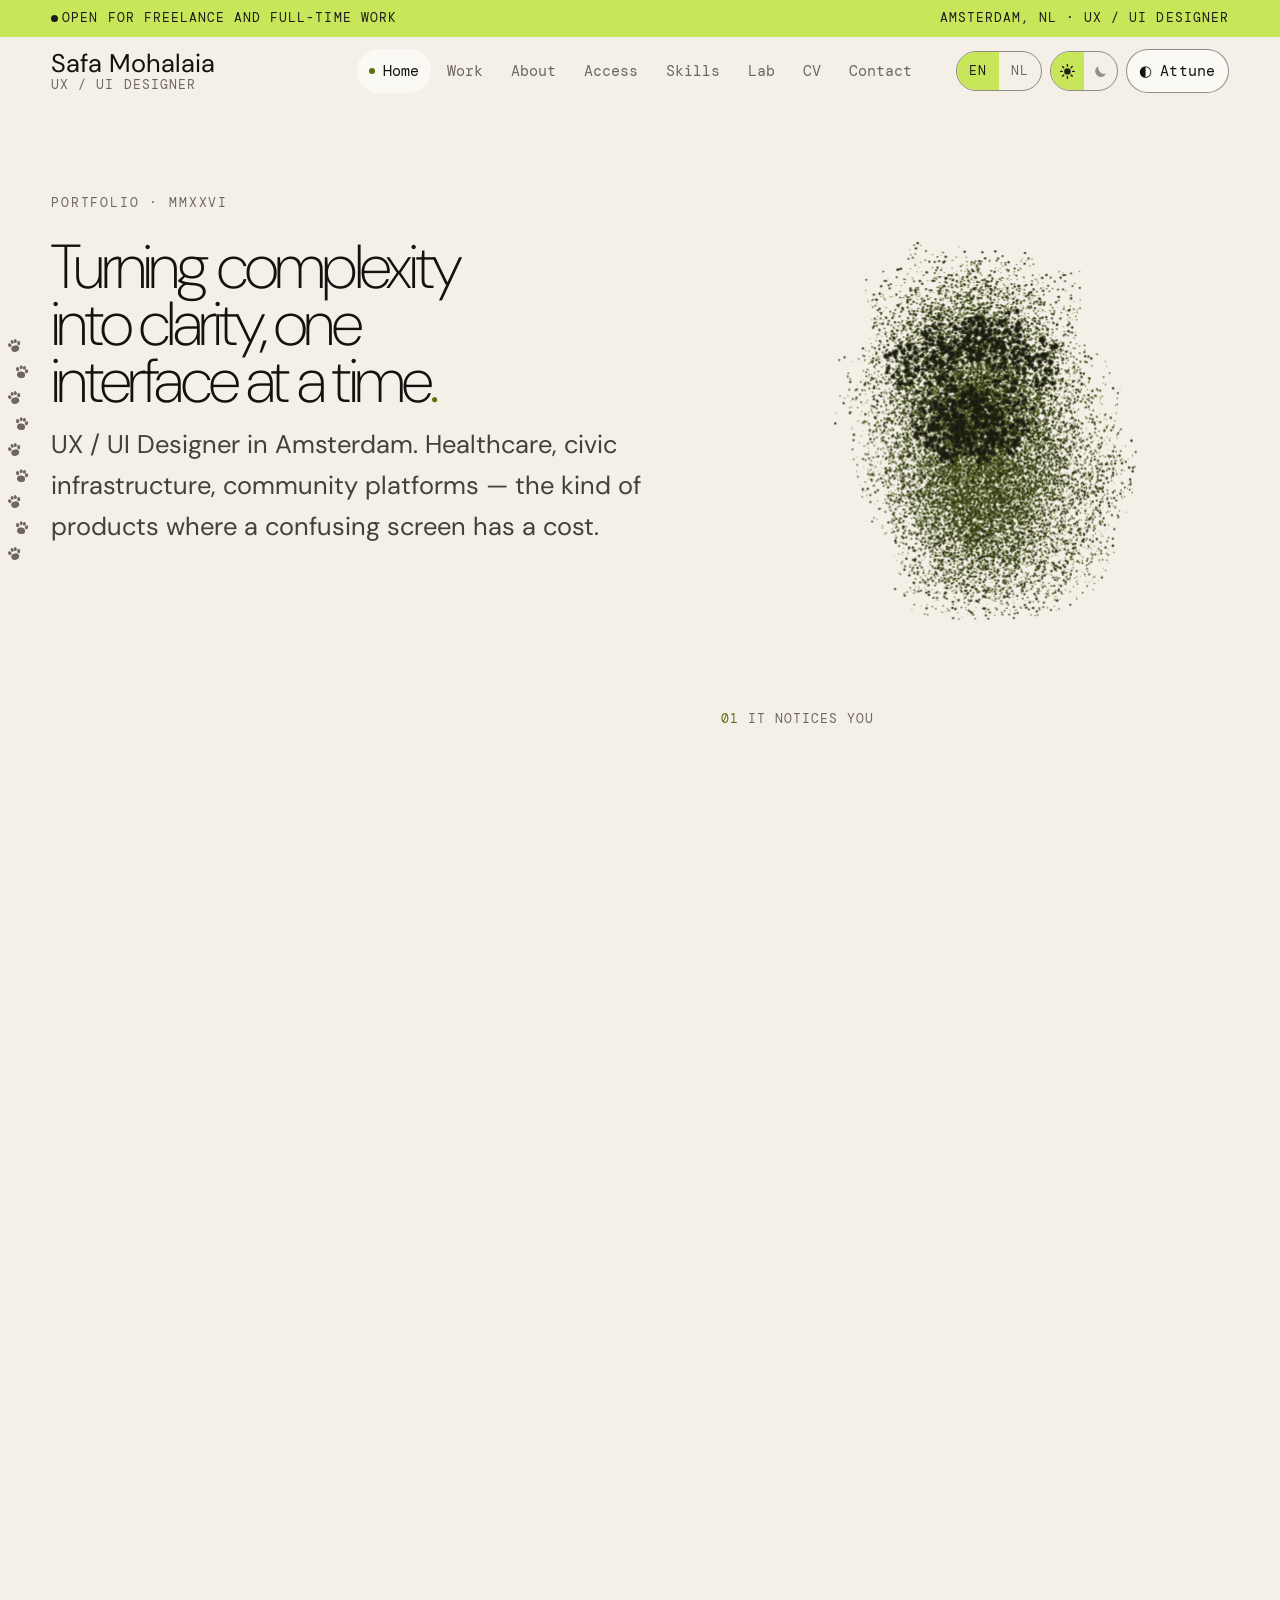
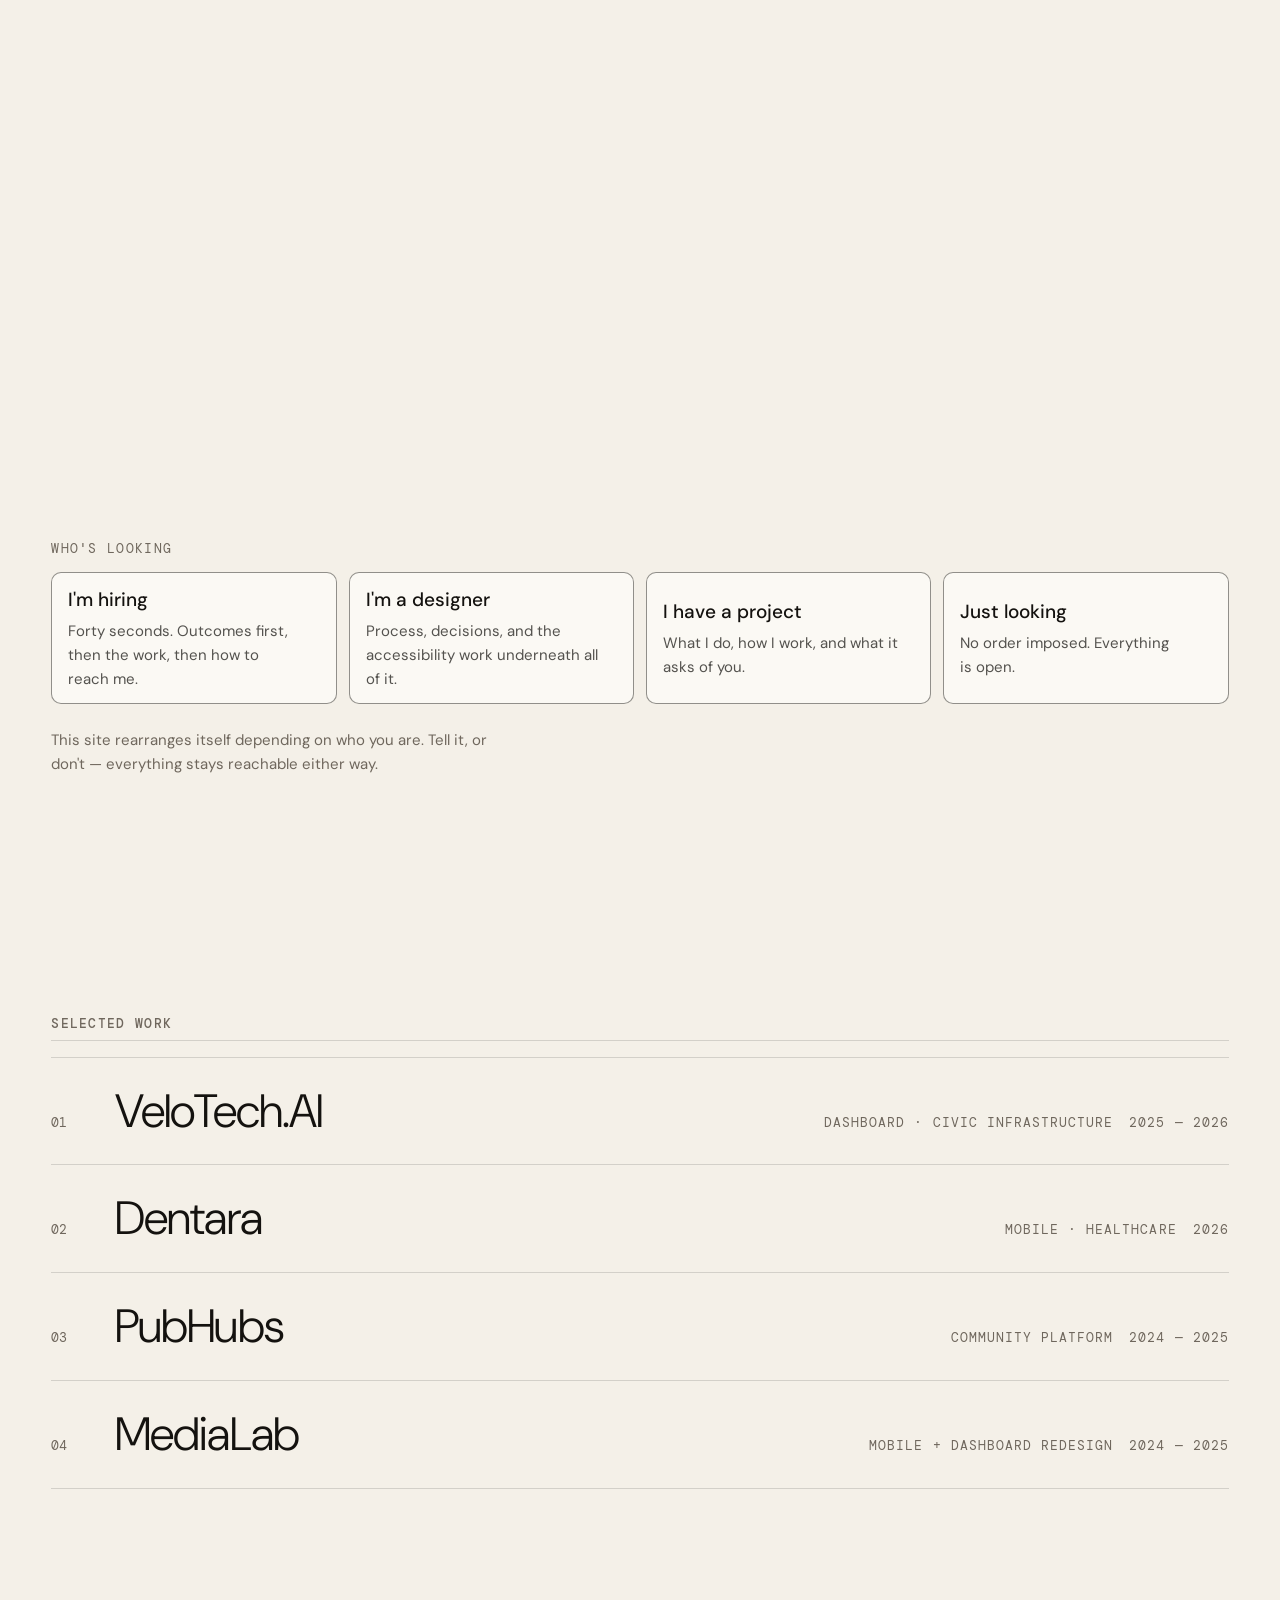
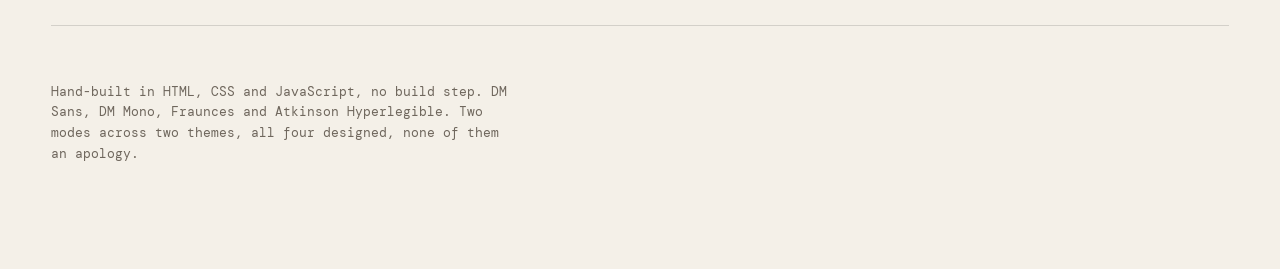
==== commit 158d0c13: "Put the theme where a reader looks for it It was in the Attune panel and only in the panel, and the " ====
--- a/index.html
+++ b/index.html
@@ -82,12 +82,19 @@
   </a>
   <nav class="tabs" id="tabs" aria-label="Sections"></nav>
 
-  <div id="lang-root"></div>
+  <!-- The three controls travel as one. Four separate flex items in the
+       header meant the last of them — Attune — was the one that fell off
+       the edge of a phone when the others grew; as a single item the group
+       wraps whole, at any text size, in any language. -->
+  <div class="head-tools">
+    <div id="lang-root"></div>
+    <div id="theme-root"></div>
 
-  <button id="attune-open" type="button" aria-expanded="false" aria-controls="attune-panel">
-    <span aria-hidden="true">◐</span>
-    <span data-i18n="attuneTitle">Attune</span>
-  </button>
+    <button id="attune-open" type="button" aria-expanded="false" aria-controls="attune-panel">
+      <span aria-hidden="true">◐</span>
+      <span data-i18n="attuneTitle">Attune</span>
+    </button>
+  </div>
 </header>
 
 <main id="main" tabindex="-1">
--- a/styles/tokens.css
+++ b/styles/tokens.css
@@ -66,6 +66,13 @@
   --line: rgba(250, 248, 245, 0.10);
   --line-strong: rgba(250, 248, 245, 0.22);
   --edge: rgba(250, 248, 245, 0.35);
+
+  /* A cast shadow is a colour too. These were written inline as black at 45%
+     and 35%, which is a shadow on a near-black ground and a bruise on paper —
+     ink scatters into warm paper, it does not blacken it. */
+  --shadow-lift: 0 18px 50px rgb(0 0 0 / 0.45);
+  --shadow-pop:  0 6px 24px rgb(0 0 0 / 0.35);
+
   --accent: #c8e65a;
   --accent-ink: #1c1c1c;     /* what sits ON the accent — never white */
   --accent-text: #c8e65a;
@@ -196,6 +203,8 @@
   --line: rgba(250, 248, 245, 0.10);
   --line-strong: rgba(250, 248, 245, 0.22);
   --edge: rgba(250, 248, 245, 0.35);   /* 3.1:1 on both grounds */
+  --shadow-lift: 0 18px 50px rgb(0 0 0 / 0.45);
+  --shadow-pop:  0 6px 24px rgb(0 0 0 / 0.35);
   --accent: #c8e65a;      /* 12.1:1 on ground */
   --accent-ink: #1c1c1c;
   --accent-text: #c8e65a; /* on this ground the fill and the mark can be one colour */
@@ -242,6 +251,8 @@
   --line: rgba(20, 18, 15, 0.14);
   --line-strong: rgba(20, 18, 15, 0.42);
   --edge: rgba(20, 18, 15, 0.46);      /* 3.0:1 on paper, 3.1:1 on a card */
+  --shadow-lift: 0 14px 34px rgb(20 18 15 / 0.16);
+  --shadow-pop:  0 4px 14px rgb(20 18 15 / 0.20);
   --accent: #c8e65a;       /* the same lime, and still a fill */
   --accent-ink: #1c1c1c;   /* 12.1:1 on it — the pill is legible on paper */
   --accent-text: #5c7210;  /* 4.8:1 on paper, 5.2:1 on a card. The old value
--- a/styles/layout.css
+++ b/styles/layout.css
@@ -484,7 +484,7 @@
   border-radius: var(--radius-md);
   border: var(--rule-strong);
   background: var(--surface);
-  box-shadow: 0 18px 50px rgb(0 0 0 / 0.45);
+  box-shadow: var(--shadow-lift);
 }
 
 /* No pointer, no preview — and print has no pointer either. */
--- a/styles/lab.css
+++ b/styles/lab.css
@@ -140,7 +140,7 @@
   color: var(--accent-ink);
   font-family: var(--face-detail);
   font-size: var(--t-sm);
-  box-shadow: 0 6px 24px rgb(0 0 0 / 0.35);
+  box-shadow: var(--shadow-pop);
 }
 .vision-banner::before { content: "\25C9  "; }
 .vision-banner:hover { filter: brightness(1.08); }
--- a/styles/router.css
+++ b/styles/router.css
@@ -183,14 +183,14 @@
    whether it means "you are reading Dutch" or "press for Dutch"; a pair
    shows the choice and which half of it you are in.
    ========================================================================= */
-.lang {
+.lang, .theme {
   display: inline-flex;
   align-items: stretch;
   border: var(--rule-edge);
   border-radius: var(--radius-pill);
   overflow: hidden;
 }
-.lang button {
+.lang button, .theme button {
   min-height: 38px;
   padding-inline: var(--s-xs);
   font-family: var(--face-detail);
@@ -200,15 +200,17 @@
   transition: color var(--dur-quick) var(--ease-out),
               background var(--dur-quick) var(--ease-out);
 }
-.lang button:hover { color: var(--text); }
+.lang button:hover, .theme button:hover { color: var(--text); }
 
 /* The pressed one is filled, so the state survives greyscale and a
    colour-blind reader — aria-pressed carries it to everyone else. */
-.lang button[aria-pressed="true"] {
+.lang button[aria-pressed="true"],
+.theme button[aria-pressed="true"] {
   background: var(--accent);
   color: var(--accent-ink);
 }
-.lang button:focus-visible {
+.lang button:focus-visible,
+.theme button:focus-visible {
   outline: 3px solid var(--focus);
   outline-offset: -3px;      /* inset, or the ring is clipped by the pill */
 }
@@ -218,8 +220,56 @@
    1:1, invisible, on the only control in the header. On the fill it takes
    the colour the fill was designed to carry, which is 12.1:1 in both
    themes. */
-.lang button[aria-pressed="true"]:focus-visible { outline-color: var(--accent-ink); }
+.lang button[aria-pressed="true"]:focus-visible,
+.theme button[aria-pressed="true"]:focus-visible { outline-color: var(--accent-ink); }
+
+/* The theme pair is the language pair's component, wearing drawn glyphs
+   instead of two letters. It shares the styling rather than copying it, so
+   the two controls beside each other in the header can never drift into
+   looking like two different kinds of thing. */
+.theme button { display: grid; place-items: center; padding-inline: var(--s-2xs); }
+.theme__icon { width: 1.05rem; height: 1.05rem; display: block; }
 
 @media (max-width: 30rem) {
-  .lang button { padding-inline: var(--s-2xs); min-height: 34px; }
-}
+  .lang button, .theme button { padding-inline: var(--s-2xs); min-height: 34px; }
+}
+
+/* THE HEADER ON A PHONE.
+   At 430px the row ran past the edge and cut the Attune button in half.
+   That was true before the theme pair was added — but a row that is already
+   overflowing is not somewhere to quietly add a fourth control.
+
+   Two fixes, and the order matters. The group wraps as a unit, so nothing
+   can be the item that falls off the end: that one holds at any text size,
+   in either language, whatever the wordmark grows to. Then the opener drops
+   to its glyph below 40rem, which is what keeps the group on the first line
+   at all on the smallest phones rather than pushing it to a line of its
+   own. Its word is the least load-bearing in the row — it sits in the
+   corner every settings control sits in — and aria-label means a screen
+   reader still hears "Attune" at every width. */
+.head-tools {
+  display: flex;
+  flex-wrap: wrap;
+  align-items: center;
+  justify-content: flex-end;
+  gap: var(--s-2xs);
+  /* Refusing to shrink is the whole mechanism. Left shrinkable, the group
+     was squeezed narrower than the controls inside it and they spilled out
+     of its right-hand edge — the same clipping as before, one box further
+     in. A group that will not shrink has to be wrapped to the next line
+     instead, which is the behaviour being asked for. */
+  flex: 0 0 auto;
+}
+
+@media (max-width: 40rem) {
+  #attune-open [data-i18n] {
+    position: absolute;
+    width: 1px; height: 1px;
+    padding: 0; margin: -1px;
+    overflow: hidden;
+    clip-path: inset(50%);
+    white-space: nowrap;
+  }
+  #attune-open { padding-inline: var(--s-2xs); }
+  .site-head { gap: var(--s-2xs); }
+}
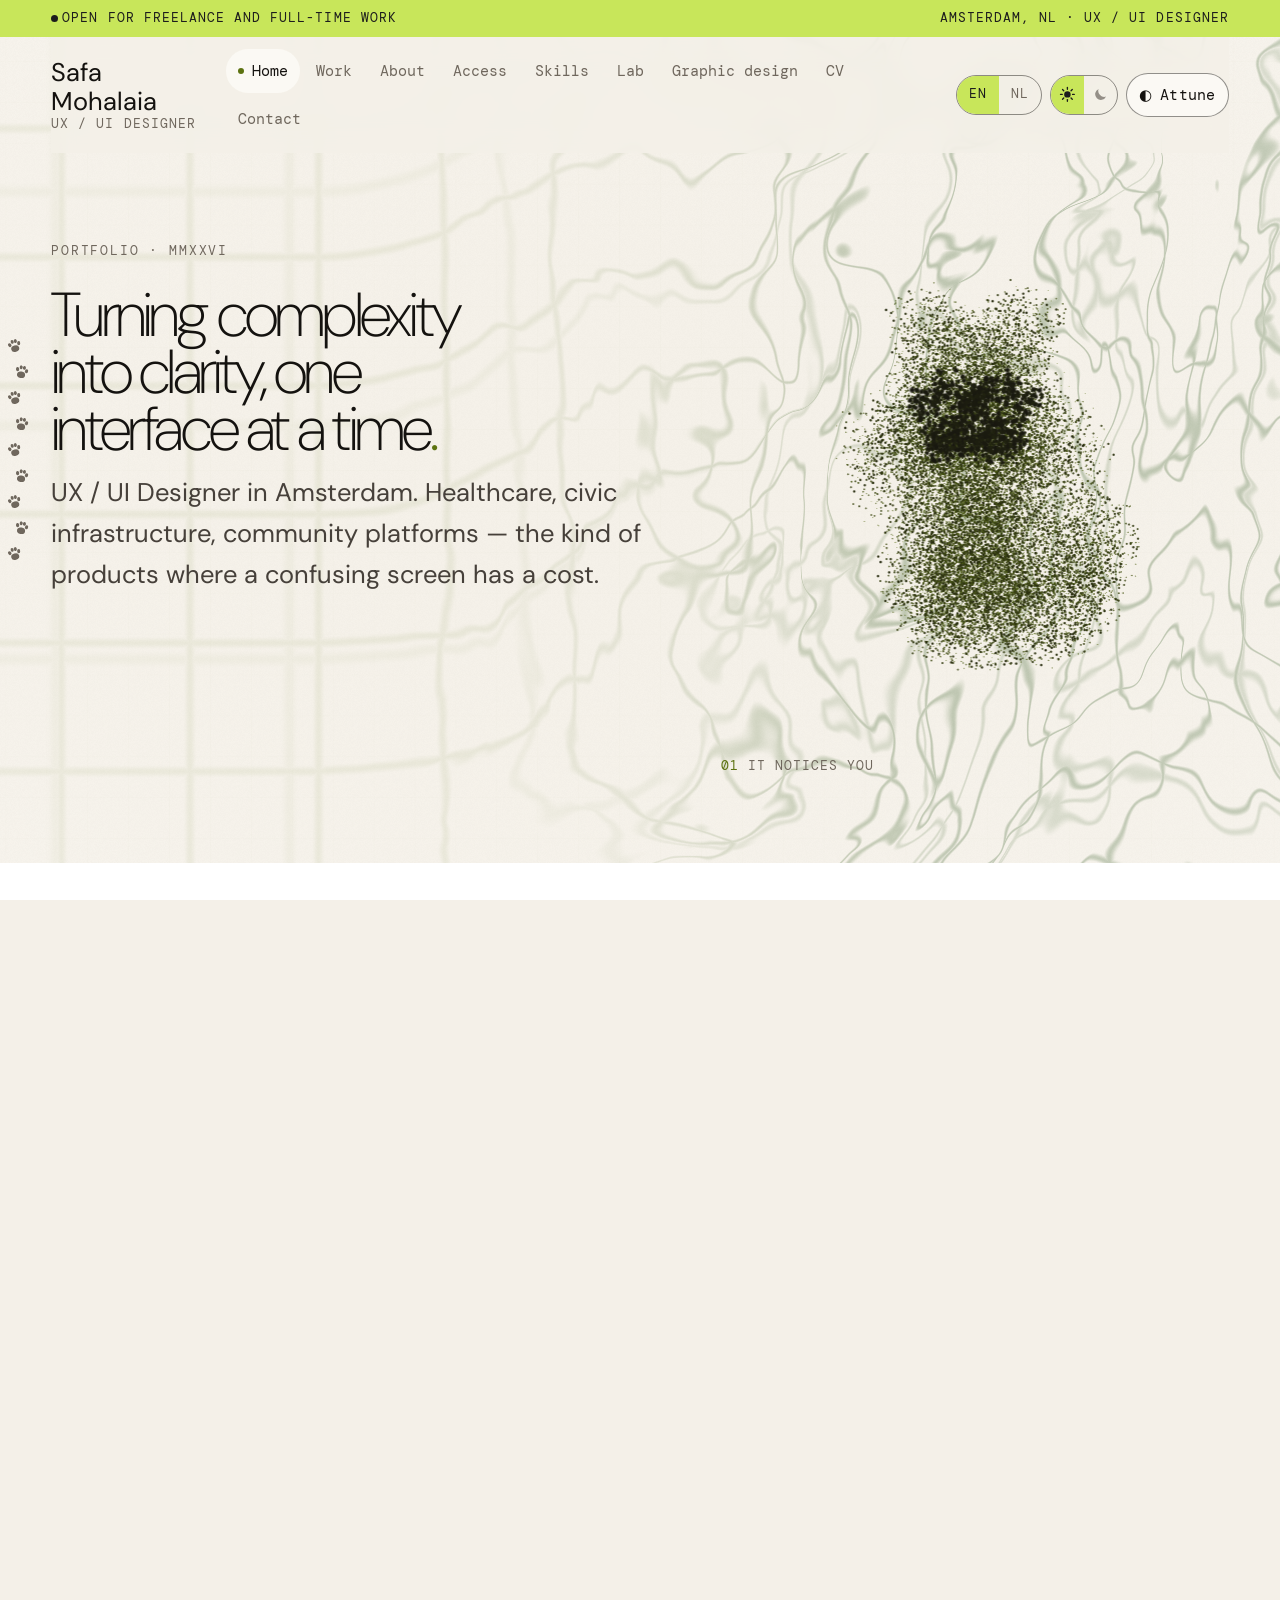
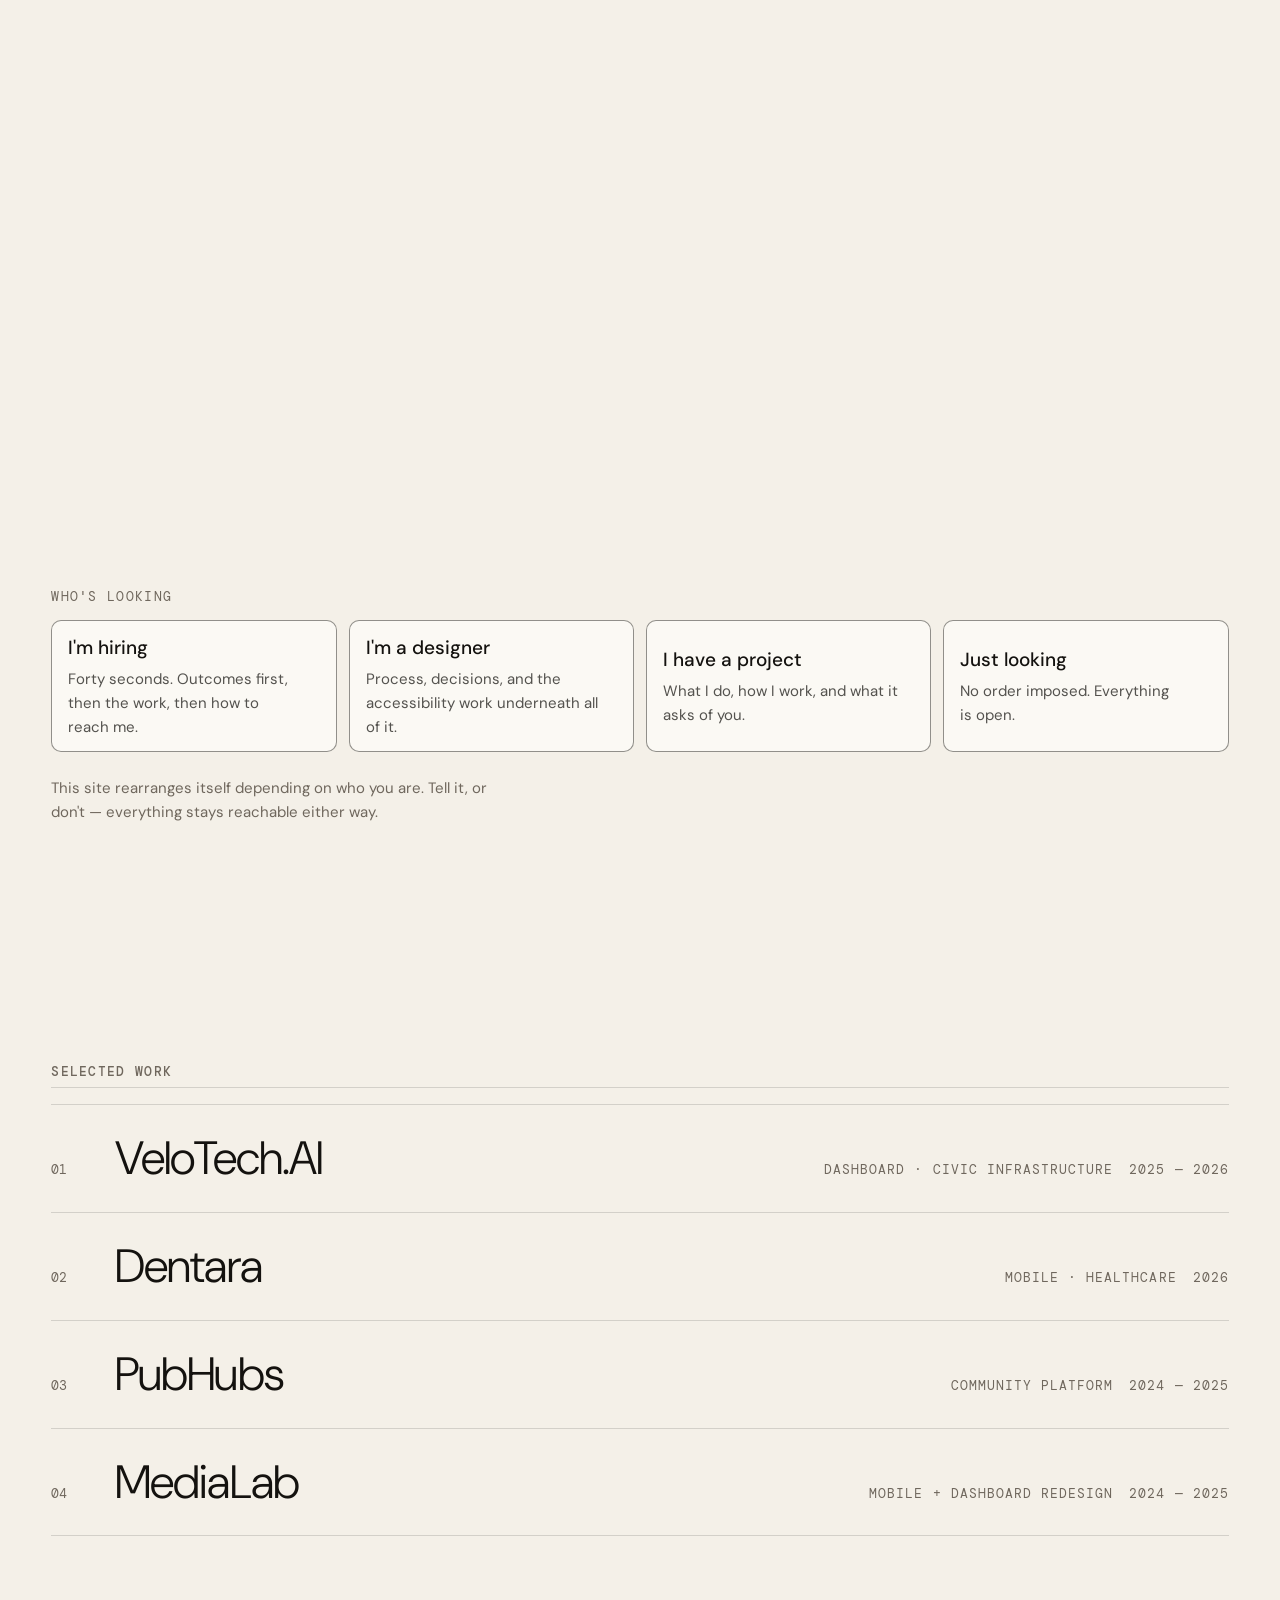
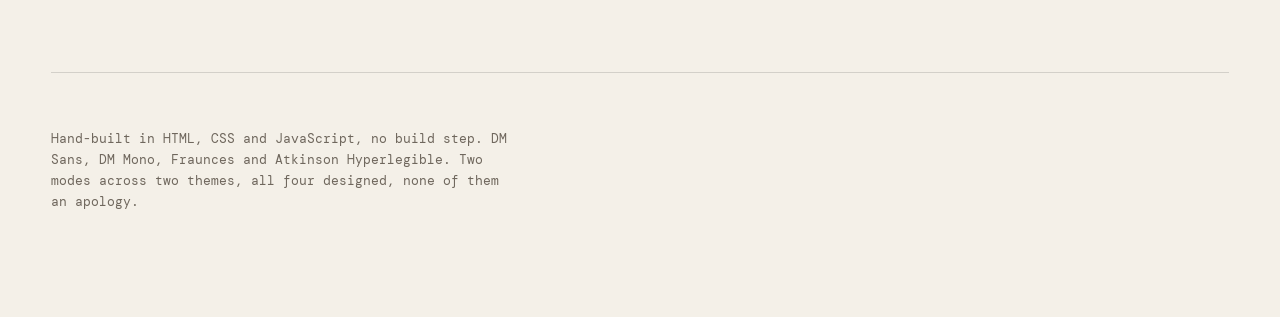
==== commit ea0815bd: "A Graphic design tab, and a viewer to read a set in Five sets, thirty-five pieces: two educational c" ====
--- a/index.html
+++ b/index.html
@@ -21,6 +21,7 @@
 <link rel="stylesheet" href="styles/work.css">
 <link rel="stylesheet" href="styles/cv.css">
 <link rel="stylesheet" href="styles/lab.css">
+<link rel="stylesheet" href="styles/graphic.css">
 <link rel="stylesheet" href="styles/hover.css">
 <link rel="stylesheet" href="styles/cat.css">
 <link rel="stylesheet" href="styles/router.css">
--- a/styles/graphic.css
+++ b/styles/graphic.css
@@ -0,0 +1,331 @@
+/* =========================================================================
+   graphic.css — the wall, and the viewer that opens on top of it.
+   -------------------------------------------------------------------------
+   Every colour here is a token, so this page is dark, light, high-contrast
+   and printed without a single value being written twice. The one exception
+   is the scrim, which is a shadow rather than a surface: it is black in both
+   themes, because dimming a page toward white does not dim it.
+   ========================================================================= */
+
+/* -------------------------------------------------------------------------
+   THE WALL
+   Cards, not a masonry grid. The pieces inside a set are all shapes — 16:9
+   slides, square carousels, a page eight screens tall — and a wall that
+   reflowed to each one would be a wall that moves while you read it. Each
+   card gets the same frame and the cover sits inside it.
+   ------------------------------------------------------------------------- */
+.gd {
+  display: grid;
+  grid-template-columns: repeat(auto-fill, minmax(min(100%, 21rem), 1fr));
+  gap: var(--s-md);
+  margin: var(--s-lg) 0 0;
+  padding: 0;
+  list-style: none;
+}
+.gd__item { max-width: none; }
+
+.gd__card {
+  display: grid;
+  width: 100%;
+  padding: 0;
+  overflow: hidden;
+  text-align: start;
+  border: var(--rule-edge);
+  border-radius: var(--radius-lg);
+  background: var(--surface);
+  color: inherit;
+  cursor: pointer;
+  transition: transform var(--dur-quick) var(--ease-out),
+              border-color var(--dur-quick) var(--ease-out);
+}
+.gd__card:hover { border-color: var(--accent-text); }
+[data-mode="full"] .gd__card:hover { transform: translateY(-3px); }
+
+.gd__cover {
+  display: block;
+  /* Every card the same window on to work of five different shapes. The
+     first attempt gave the big sets a double-width card, which made a wall
+     where two projects were visibly more important than the other three —
+     a hierarchy nobody had asked for, produced by counting files. */
+  aspect-ratio: 16 / 10;
+  max-height: 15rem;
+  overflow: hidden;
+  background: var(--ground);
+  border-block-end: var(--rule);
+}
+.gd__cover img {
+  width: 100%;
+  height: 100%;
+  object-fit: cover;
+  /* The top of a piece is where its title is. Centring a 16:9 slide inside a
+     4:3 frame crops the headline off both ends of a deck; anchoring to the
+     top keeps the one part of every cover that names it. */
+  object-position: center top;
+  transition: scale var(--dur-calm) var(--ease-out);
+}
+[data-mode="full"] .gd__card:hover .gd__cover img { scale: 1.03; }
+
+.gd__body { display: grid; gap: var(--s-3xs); padding: var(--s-sm); }
+.gd__meta {
+  display: flex;
+  flex-wrap: wrap;
+  justify-content: space-between;
+  gap: var(--s-2xs);
+  font-family: var(--face-detail);
+  font-size: var(--t-detail);
+  letter-spacing: 0.04em;
+  color: var(--text-faint);
+}
+.gd__count { color: var(--accent-text); }
+.gd__title { font-size: var(--t-md); line-height: 1.15; }
+.gd__where {
+  font-family: var(--face-detail);
+  font-size: var(--t-detail);
+  letter-spacing: 0.04em;
+  color: var(--text-soft);
+}
+.gd__summary {
+  margin-block-start: var(--s-2xs);
+  font-size: var(--t-sm);
+  color: var(--text-soft);
+  max-width: 46ch;
+}
+
+/* -------------------------------------------------------------------------
+   THE VIEWER
+   ------------------------------------------------------------------------- */
+[data-viewer="open"] body { overflow: hidden; }
+
+.gd-view {
+  position: fixed;
+  inset: 0;
+  z-index: var(--z-attune);
+  display: grid;
+  /* An explicitly clamped single cell. Left as an auto row, the row grew to
+     the height of a 1600px picture and the panel's max-height: 100% then
+     measured itself against that — so a dialog that was supposed to fit the
+     window was half a window taller than it, with the thumbnail strip
+     somewhere below the bottom of the screen. */
+  grid-template-rows: minmax(0, 1fr);
+  grid-template-columns: minmax(0, 1fr);
+  place-items: center;
+  padding: clamp(0.5rem, 2vw, var(--s-md));
+}
+.gd-view__scrim {
+  position: absolute;
+  inset: 0;
+  /* Black in both themes: a scrim is the absence of the page, and paper with
+     the lights off is not a lighter paper. */
+  background: rgb(0 0 0 / 0.62);
+  backdrop-filter: blur(3px);
+}
+.gd-view__panel {
+  position: relative;
+  z-index: 1;
+  display: grid;
+  grid-template-rows: auto minmax(0, 1fr) auto;
+  gap: var(--s-2xs);
+  width: min(100%, 78rem);
+  /* A grid item will not go below its own min-content width unless it is
+     told it may, and a thumbnail strip of fourteen is a wide min-content.
+     Without this the dialog was wider than a phone and its close button was
+     off the right-hand edge — the one control a modal may never lose. */
+  min-width: 0;
+  max-width: 100%;
+  max-height: 100%;
+  padding: var(--s-sm);
+  border: var(--rule-edge);
+  border-radius: var(--radius-lg);
+  background: var(--ground);
+  box-shadow: var(--shadow-lift);
+}
+
+.gd-view__head {
+  display: flex;
+  align-items: baseline;
+  gap: var(--s-sm);
+  padding-block-end: var(--s-2xs);
+  border-block-end: var(--rule);
+}
+.gd-view__id { min-width: 0; flex: 1 1 auto; }
+.gd-view__title { margin: 0; font-size: var(--t-md); overflow-wrap: anywhere; }
+.gd-view__where {
+  margin: 0;
+  font-family: var(--face-detail);
+  font-size: var(--t-detail);
+  letter-spacing: 0.04em;
+  color: var(--text-faint);
+}
+.gd-view__count {
+  margin: 0;
+  flex: 0 0 auto;
+  font-family: var(--face-detail);
+  font-size: var(--t-sm);
+  color: var(--text-soft);
+  font-variant-numeric: tabular-nums;   /* so the number does not jog sideways */
+}
+.gd-view__close {
+  flex: 0 0 auto;
+  width: 44px;
+  height: 44px;
+  display: grid;
+  place-items: center;
+  border: var(--rule-edge);
+  border-radius: var(--radius-pill);
+  color: var(--text);
+  font-size: var(--t-sm);
+}
+.gd-view__close:hover { background: var(--surface); }
+
+.gd-view__stage {
+  display: grid;
+  grid-template-columns: auto minmax(0, 1fr) auto;
+  align-items: center;
+  gap: var(--s-2xs);
+  min-height: 0;
+}
+.gd-view__nav {
+  width: 44px;
+  height: 44px;
+  display: grid;
+  place-items: center;
+  border: var(--rule-edge);
+  border-radius: var(--radius-pill);
+  color: var(--text-soft);
+  font-size: var(--t-body);
+}
+.gd-view__nav:hover { color: var(--text); border-color: var(--accent-text); }
+
+.gd-view__figure {
+  margin: 0;
+  min-width: 0;
+  min-height: 0;
+  height: 100%;
+  display: grid;
+  /* Clamped for the same reason the dialog is: a picture placed in an auto
+     row sizes the row to itself, and then its own max-height: 100% measures
+     against a row it has already stretched. Two nested grids, one mistake,
+     twice. */
+  grid-template-rows: minmax(0, 1fr);
+  grid-template-columns: minmax(0, 1fr);
+  place-items: center;
+}
+.gd-view__img {
+  max-width: 100%;
+  max-height: 100%;
+  width: auto;
+  object-fit: contain;
+  border-radius: var(--radius-sm);
+  background: var(--surface);
+}
+/* A long page is read by scrolling, so it is given a frame to scroll inside
+   rather than being shrunk until its type is a texture. */
+.gd-view__figure[data-tall="true"] {
+  display: block;
+  overflow-y: auto;
+  overscroll-behavior: contain;
+  border: var(--rule);
+  border-radius: var(--radius-sm);
+}
+.gd-view__figure[data-tall="true"] .gd-view__img {
+  max-height: none;
+  width: 100%;
+  border-radius: 0;
+}
+.gd-view__caption {
+  position: sticky;
+  bottom: 0;
+  padding: var(--s-3xs) var(--s-2xs);
+  background: var(--ground);
+  font-family: var(--face-detail);
+  font-size: var(--t-detail);
+  color: var(--text-faint);
+}
+
+.gd-view__foot { display: grid; gap: var(--s-2xs); min-width: 0; }
+.gd-view__strip {
+  display: flex;
+  min-width: 0;
+  gap: var(--s-2xs);
+  overflow-x: auto;
+  padding-block-start: var(--s-2xs);
+  border-block-start: var(--rule);
+  scrollbar-width: thin;
+}
+.gd-view__thumb {
+  flex: 0 0 auto;
+  width: 4.5rem;
+  height: 3.2rem;
+  padding: 0;
+  overflow: hidden;
+  border: var(--rule);
+  border-radius: var(--radius-sm);
+  background: var(--surface);
+  opacity: 0.55;
+  transition: opacity var(--dur-quick) var(--ease-out),
+              border-color var(--dur-quick) var(--ease-out);
+}
+.gd-view__thumb img { width: 100%; height: 100%; object-fit: cover; object-position: center top; }
+.gd-view__thumb:hover { opacity: 0.85; }
+/* The current one is marked by opacity AND a border, because opacity alone
+   is a difference somebody with low vision is entitled to miss. */
+.gd-view__thumb[aria-current="true"] {
+  opacity: 1;
+  border-color: var(--accent-text);
+  outline: 2px solid var(--accent-text);
+  outline-offset: -2px;
+}
+
+.gd-view__downloads {
+  margin: 0;
+  display: flex;
+  flex-wrap: wrap;
+  gap: var(--s-2xs) var(--s-sm);
+  font-family: var(--face-detail);
+  font-size: var(--t-detail);
+}
+/* The site's own audit holds every control to 24px, and these were 16 — a
+   pair of text links in a row of their own, which is exactly the case
+   2.5.8 is about. Padding rather than a bigger font: the link should not
+   shout, it should just be possible to hit. */
+.gd-view__download {
+  display: inline-flex;
+  align-items: center;
+  min-height: 24px;
+  color: var(--accent-text);
+}
+
+/* The hero. Both ends carry the same name, so the browser tweens the cover
+   into the stage instead of cross-fading two unrelated rectangles. */
+::view-transition-old(gd-hero),
+::view-transition-new(gd-hero) {
+  animation-duration: 420ms;
+  animation-timing-function: cubic-bezier(0.16, 1, 0.3, 1);
+}
+
+@media (max-width: 52rem) {
+  .gd-view__panel { padding: var(--s-2xs); }
+  .gd-view__stage { grid-template-columns: 1fr; }
+  /* The arrows move under the picture on a phone, where the thumb that would
+     press them is holding the edge of the screen the picture needs. */
+  .gd-view__nav { position: absolute; bottom: 0; width: 40px; height: 40px; }
+  .gd-view__nav[data-dir="-1"] { inset-inline-start: var(--s-2xs); }
+  .gd-view__nav[data-dir="1"] { inset-inline-start: calc(var(--s-2xs) + 48px); }
+  .gd-view__stage { position: relative; padding-block-end: 46px; }
+  /* One row, always. Allowed to wrap, the close button dropped to a line of
+     its own under the title — a 44px control taking a whole row on the
+     screen with the least of them. The title wraps inside its own box
+     instead, which is what a title is for. */
+  .gd-view__head { flex-wrap: nowrap; align-items: center; }
+  .gd-view__title { font-size: var(--t-body); }
+}
+
+/* Print: the wall prints as a list of what is in it. A viewer cannot be
+   printed at all — it is a thing that is open, and paper has nothing open. */
+@media print {
+  .gd-view { display: none !important; }
+  .gd { grid-template-columns: 1fr 1fr; gap: 8pt; }
+  .gd__card { border: 1px solid #999; }
+  .gd__cover { aspect-ratio: 16 / 9; }
+  .gd__summary { display: none; }
+}
